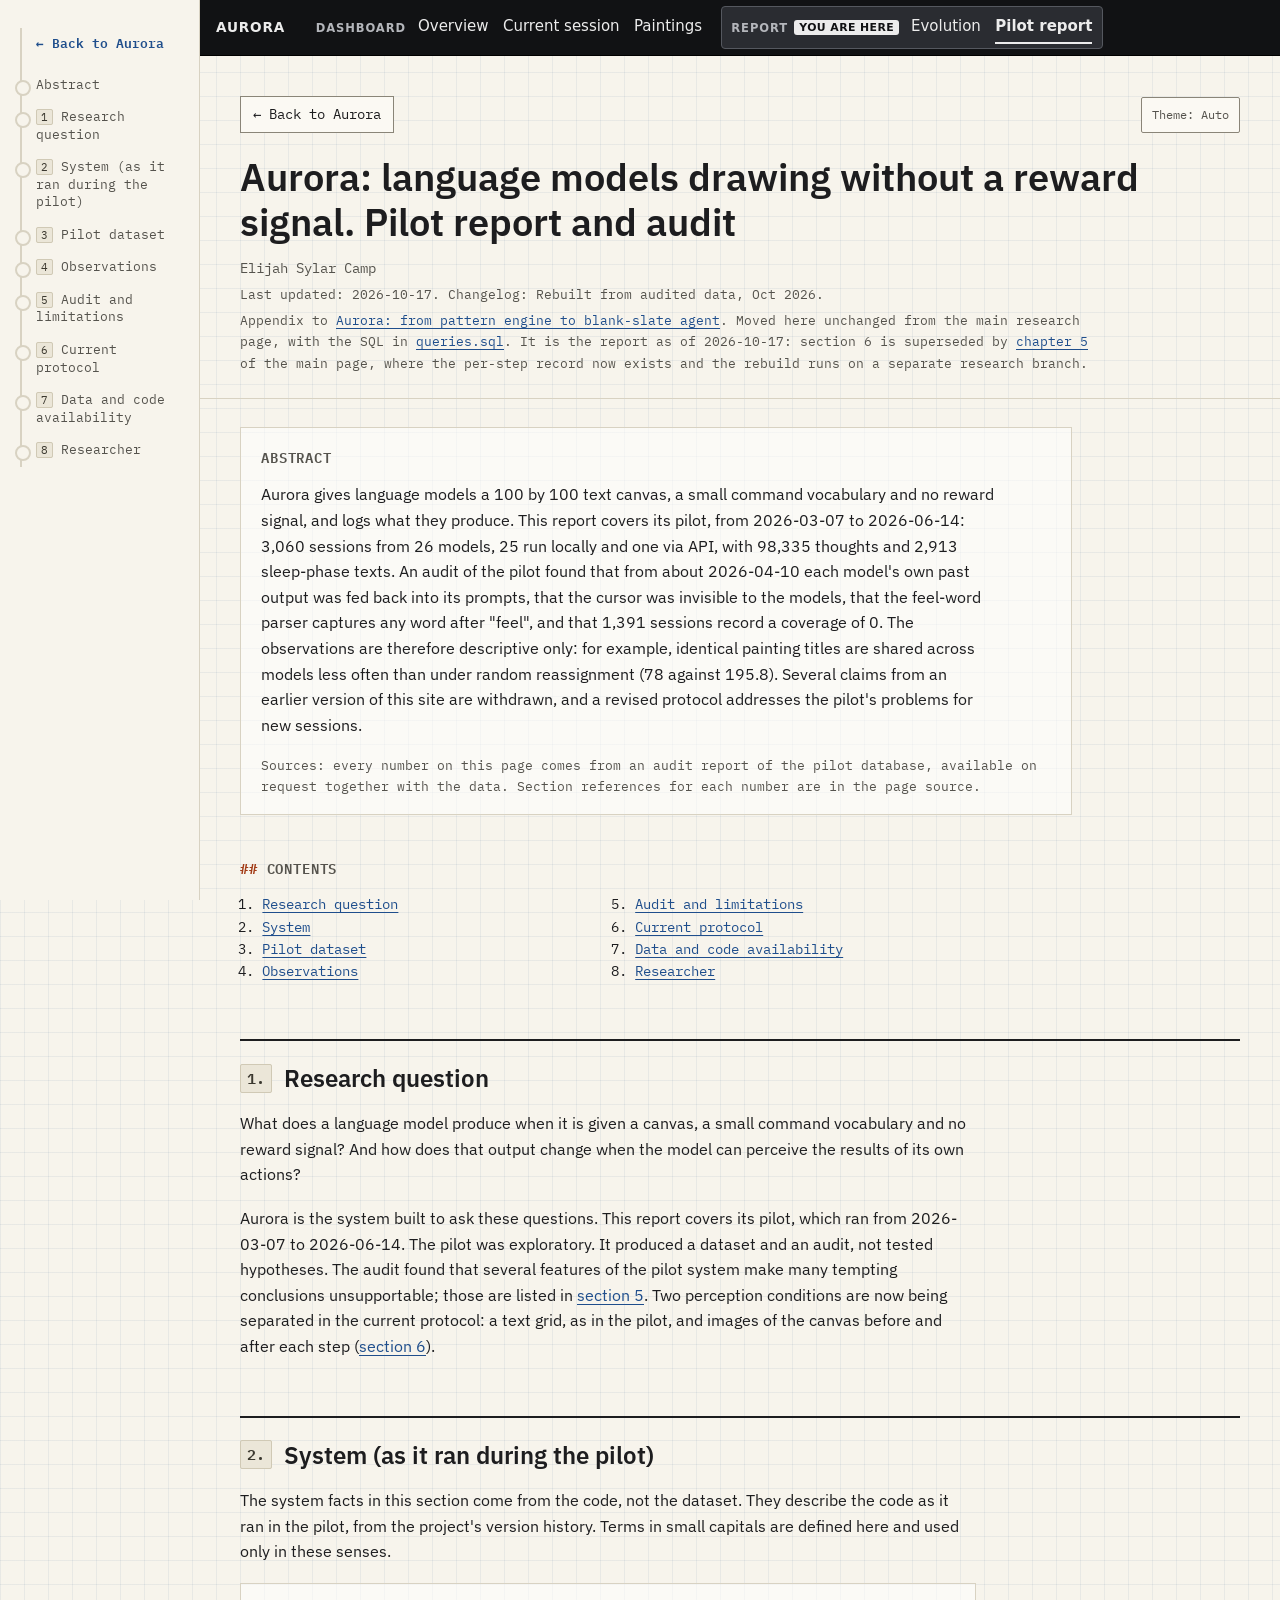
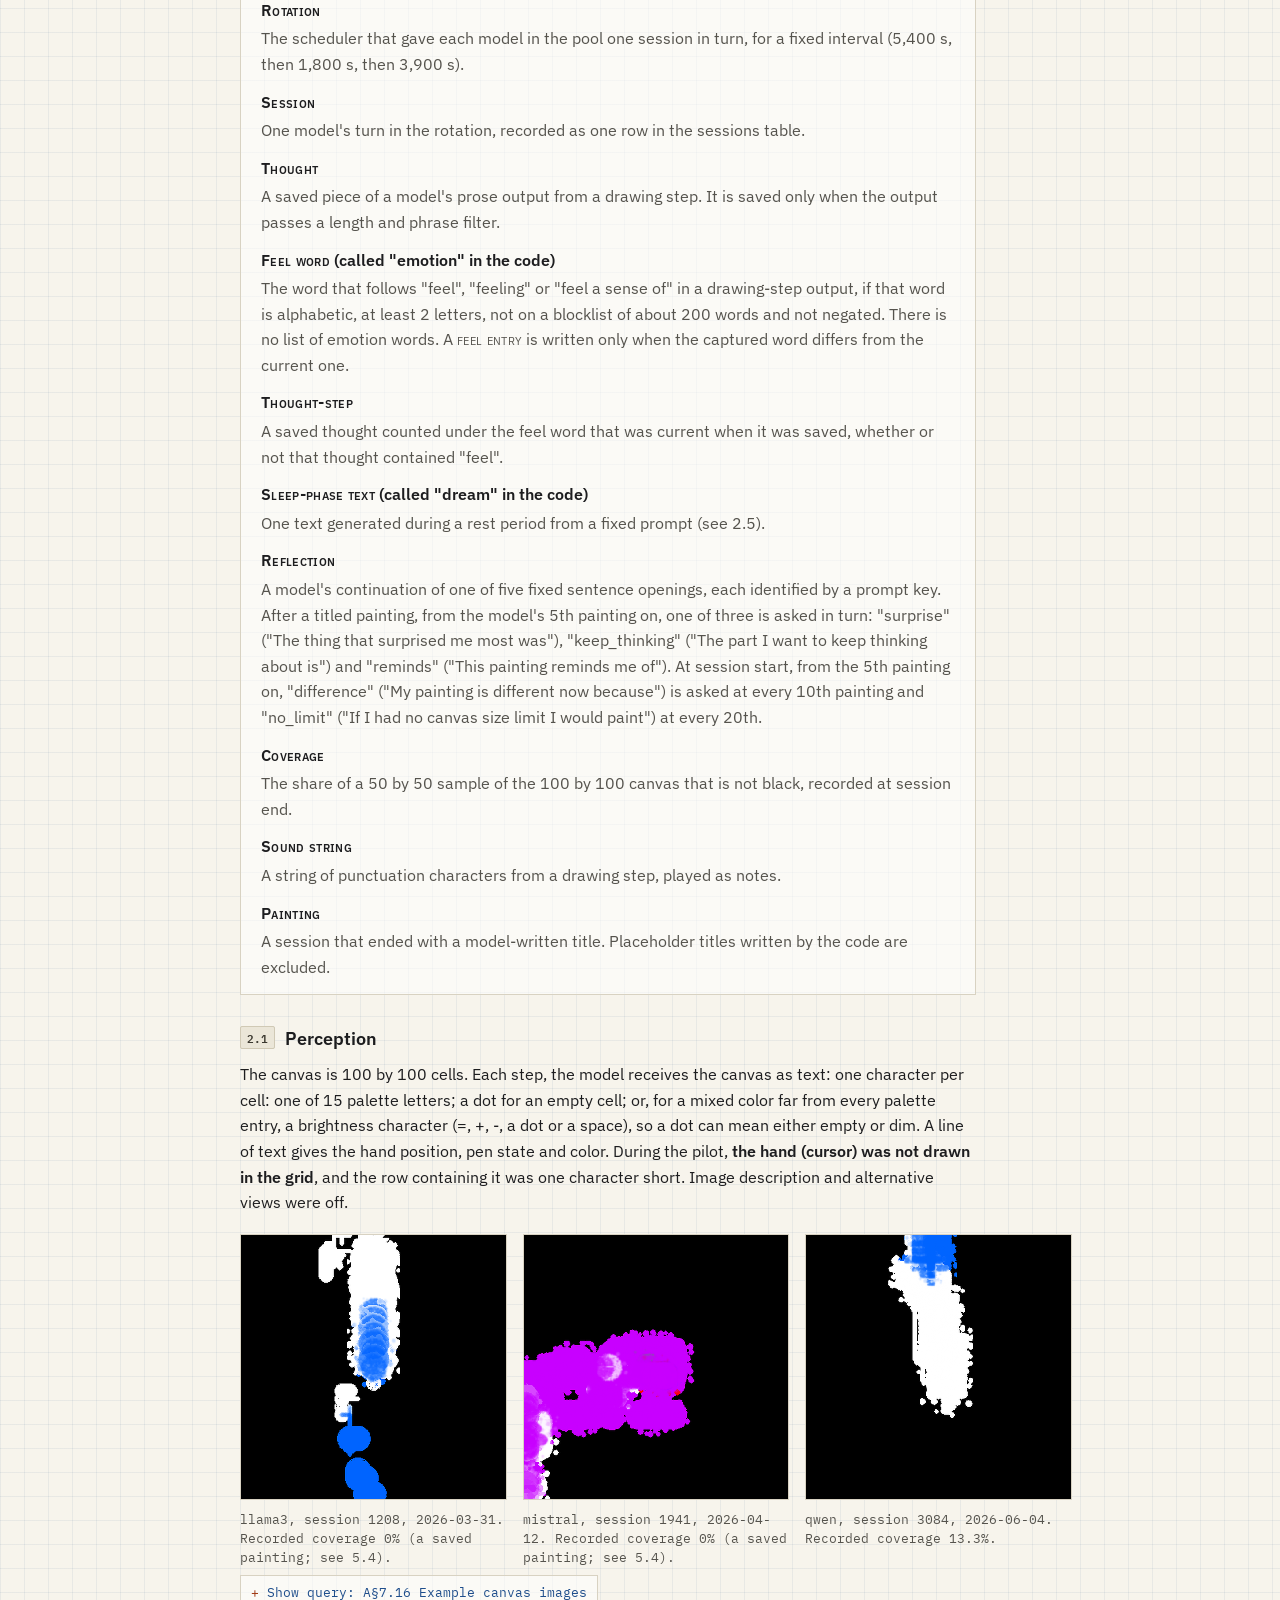
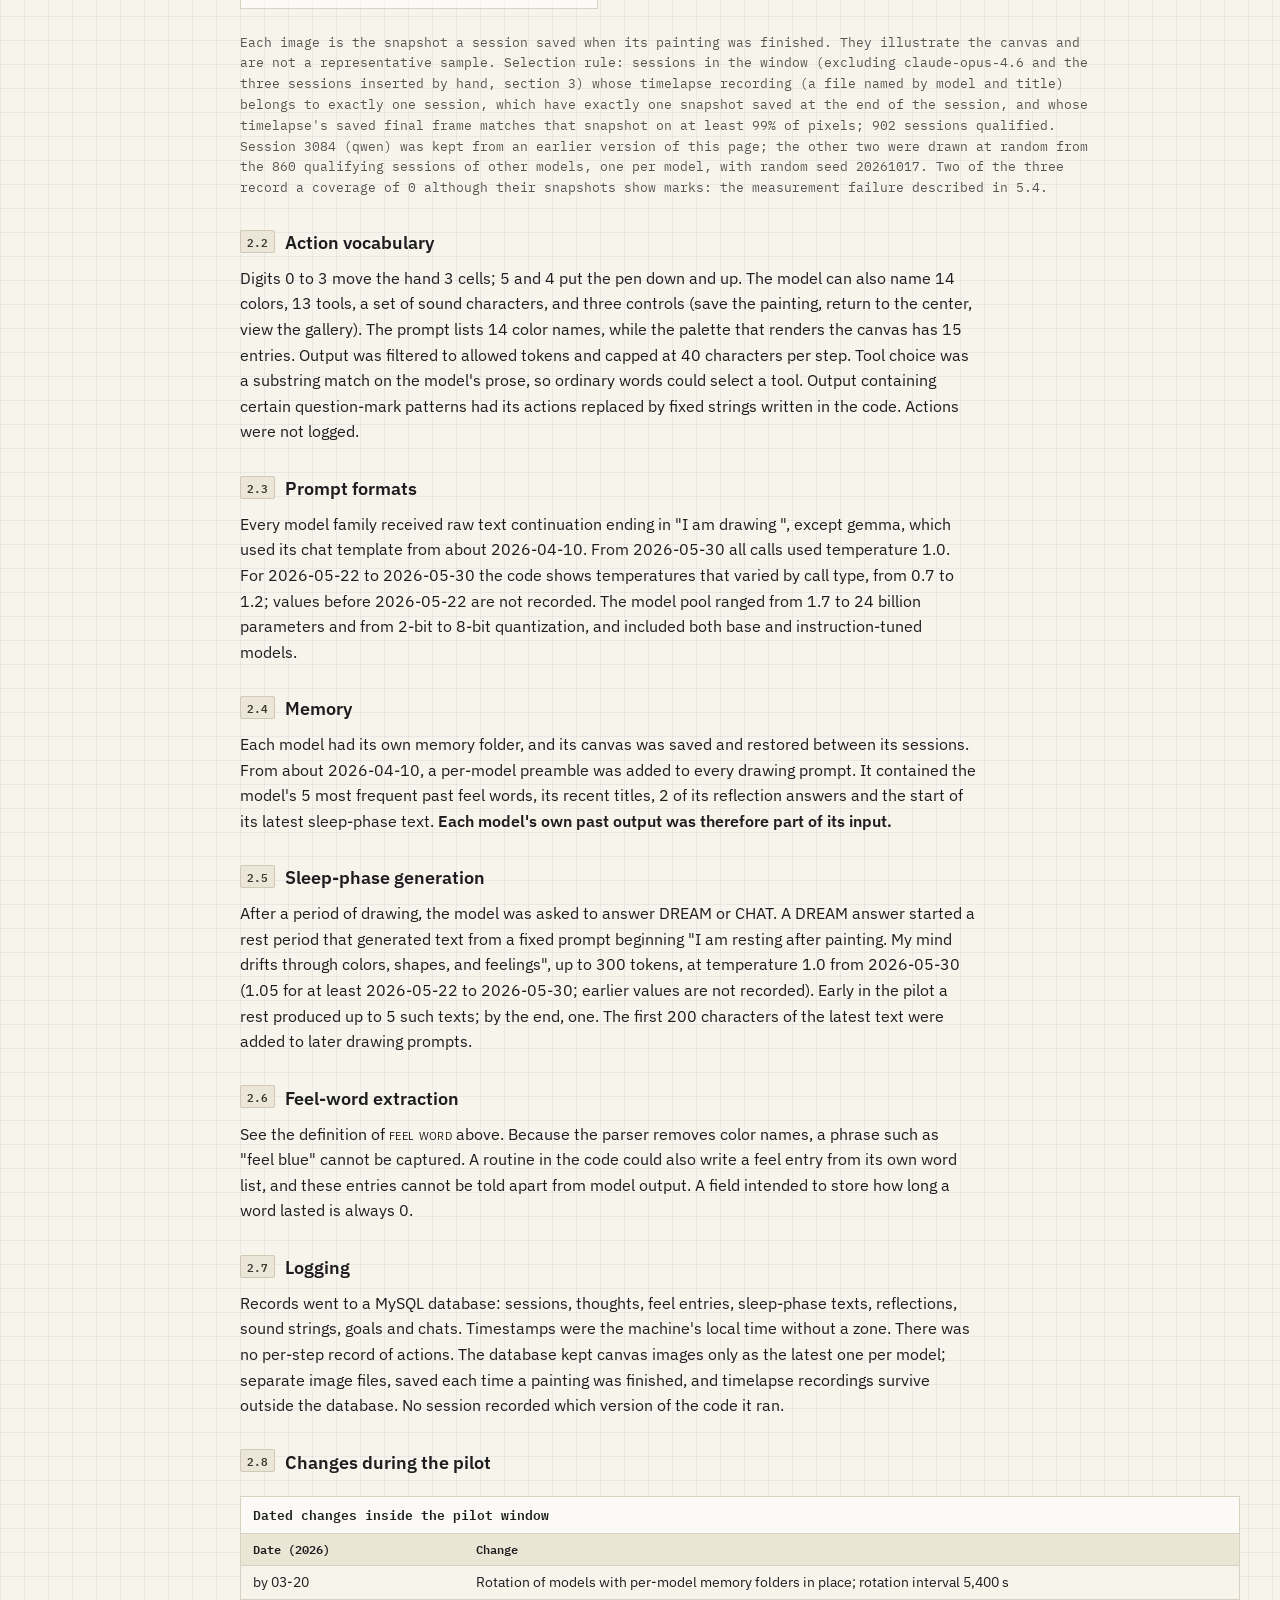
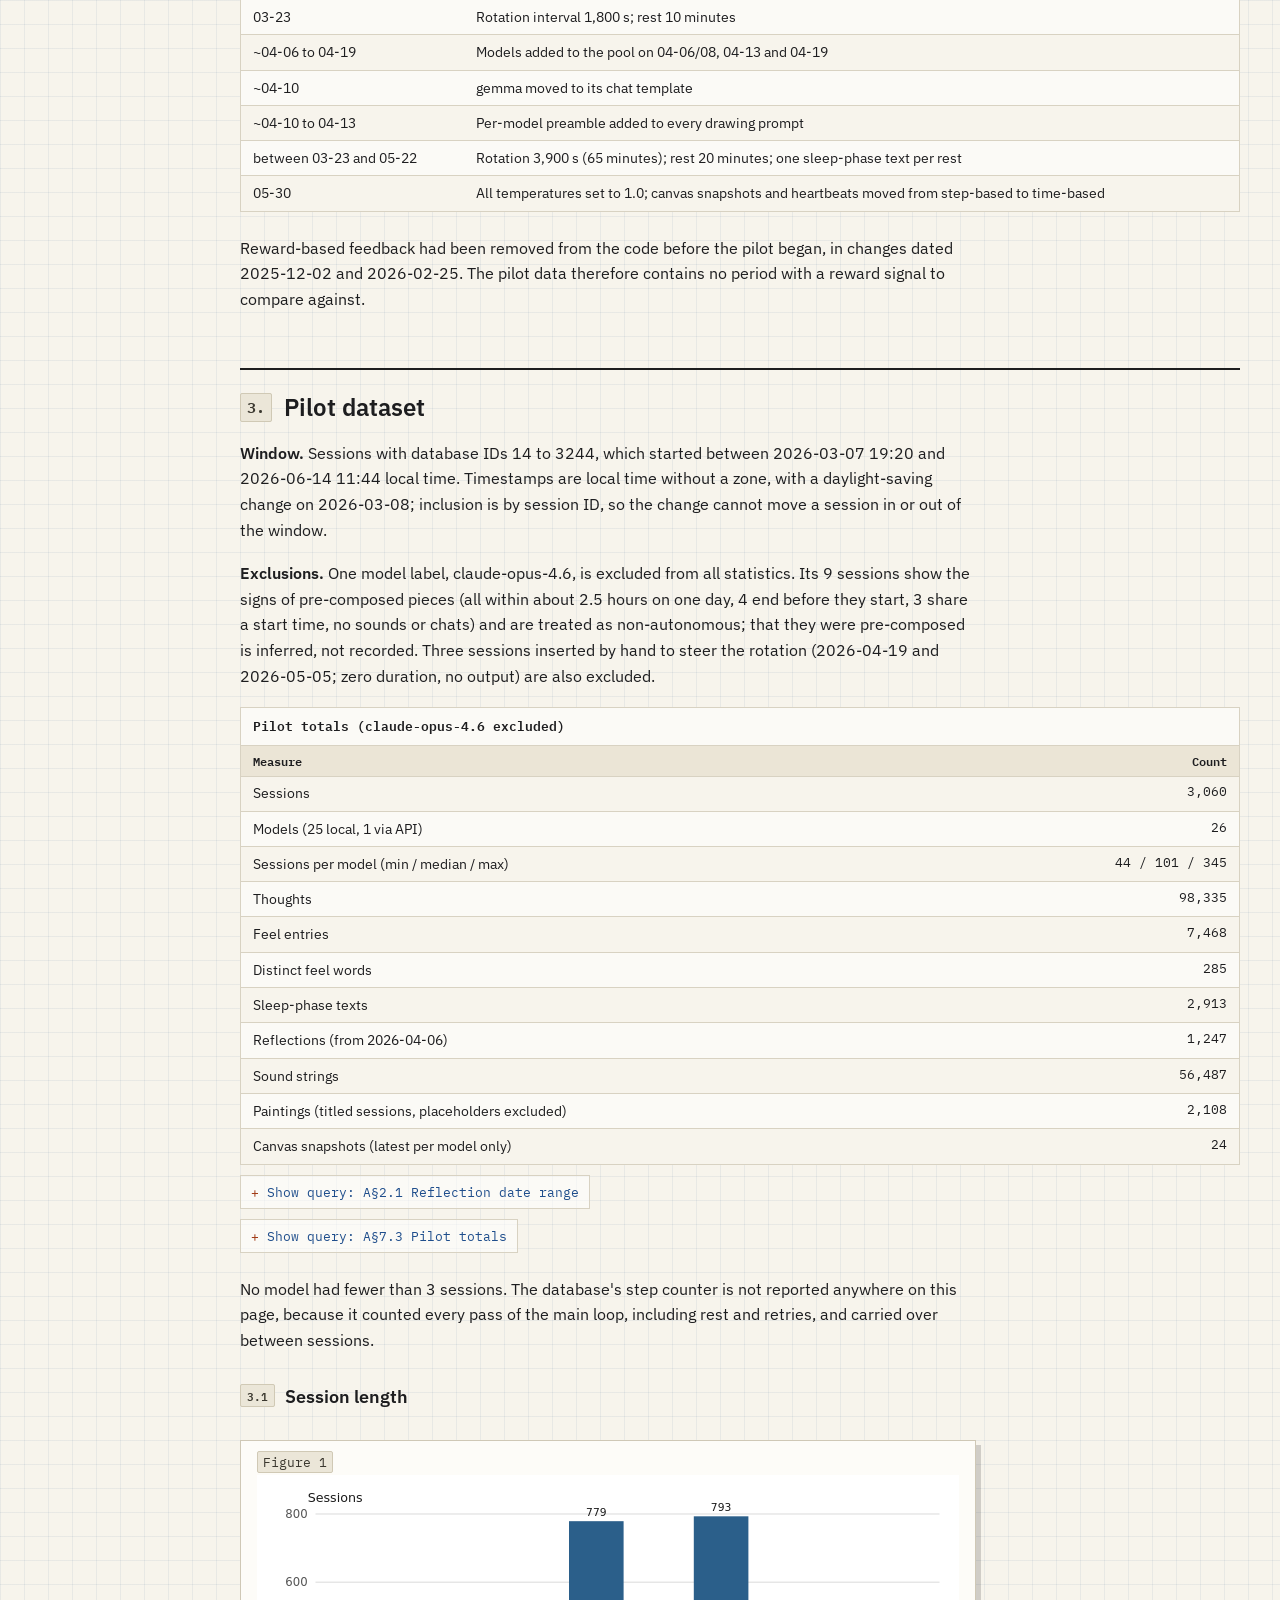
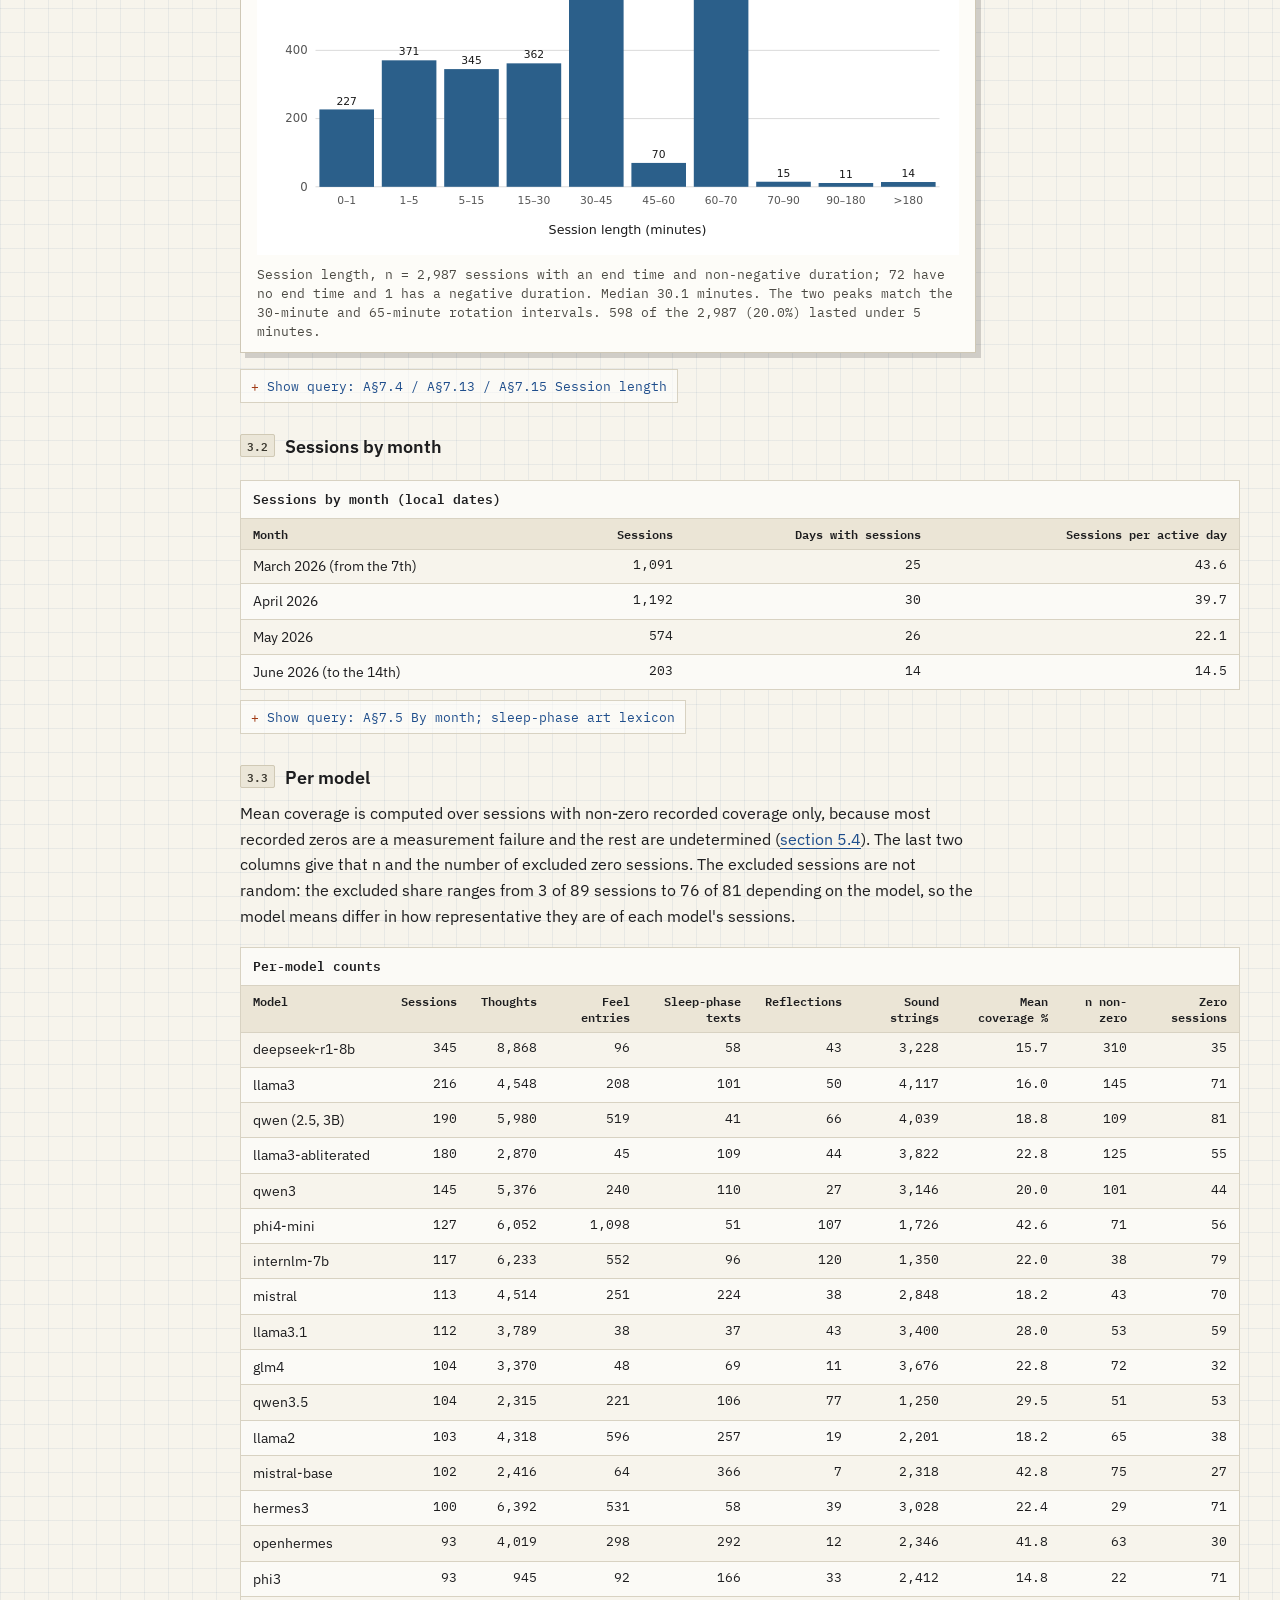
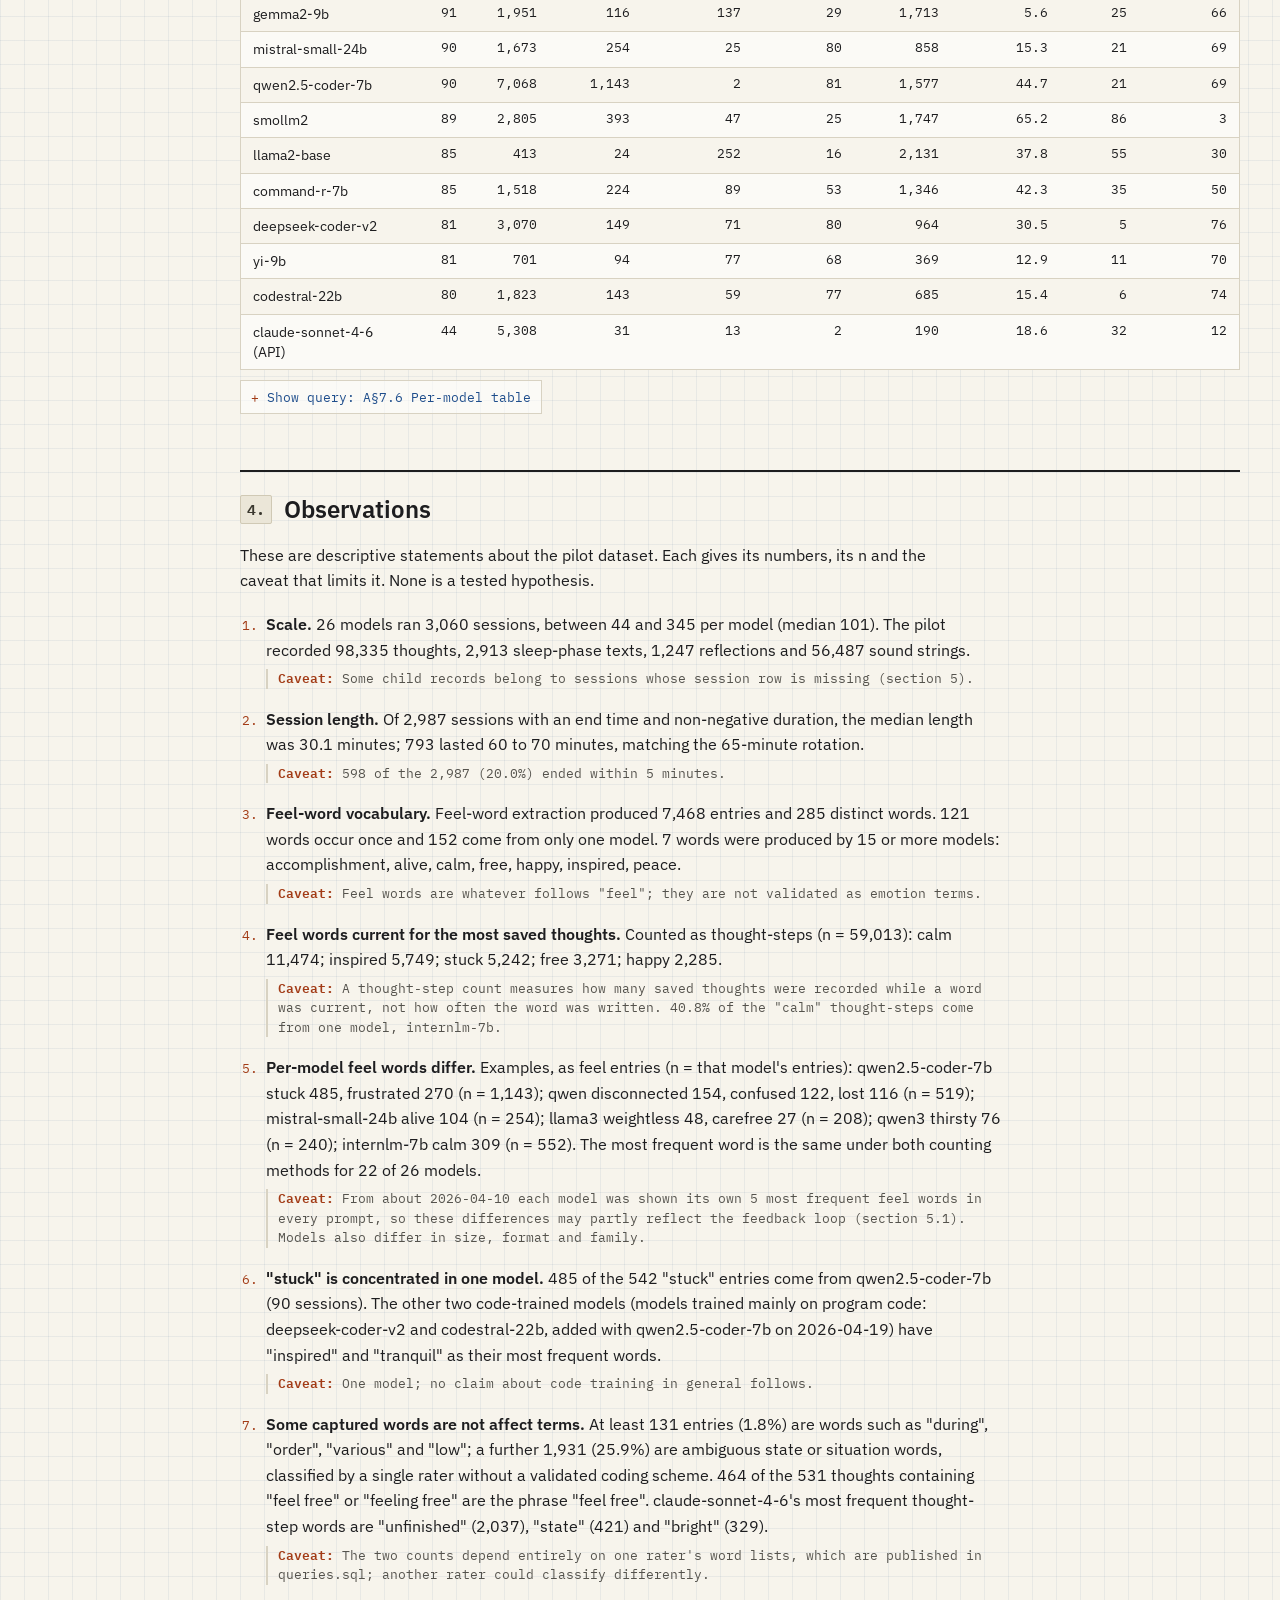
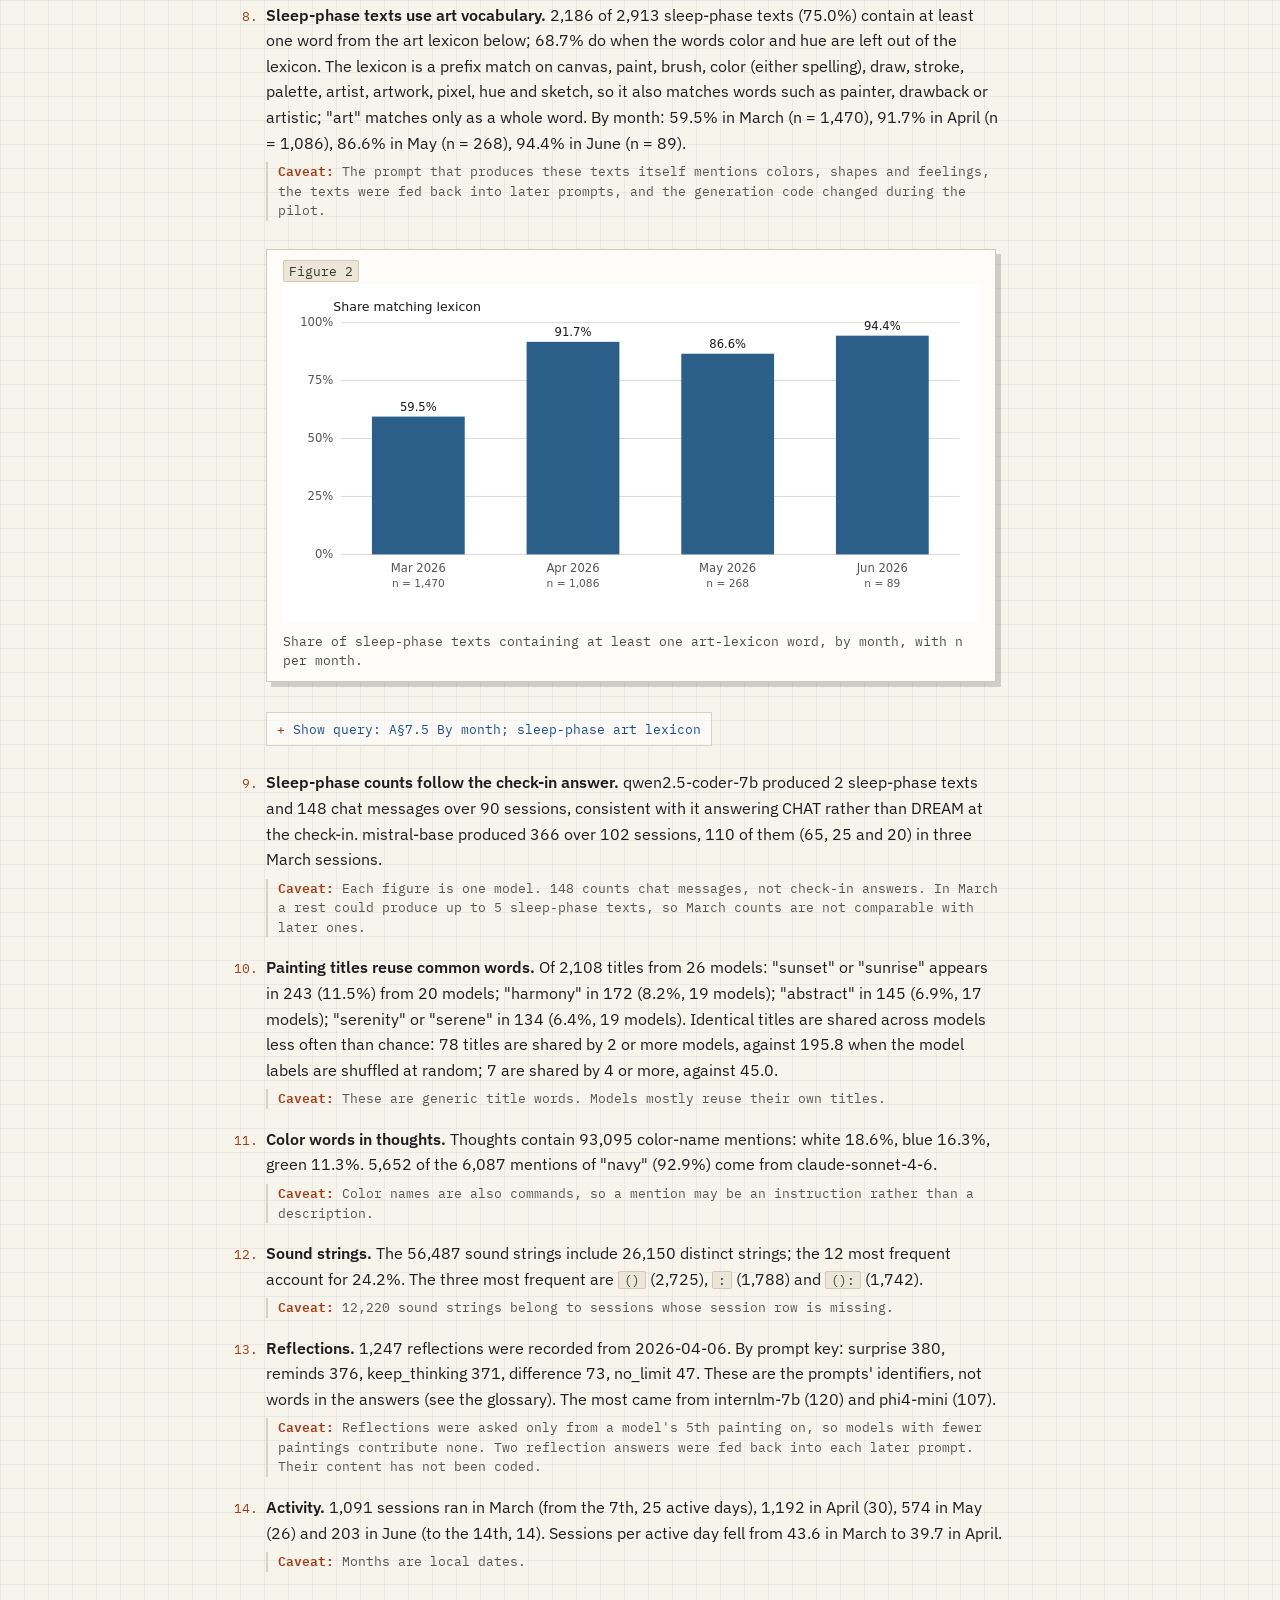
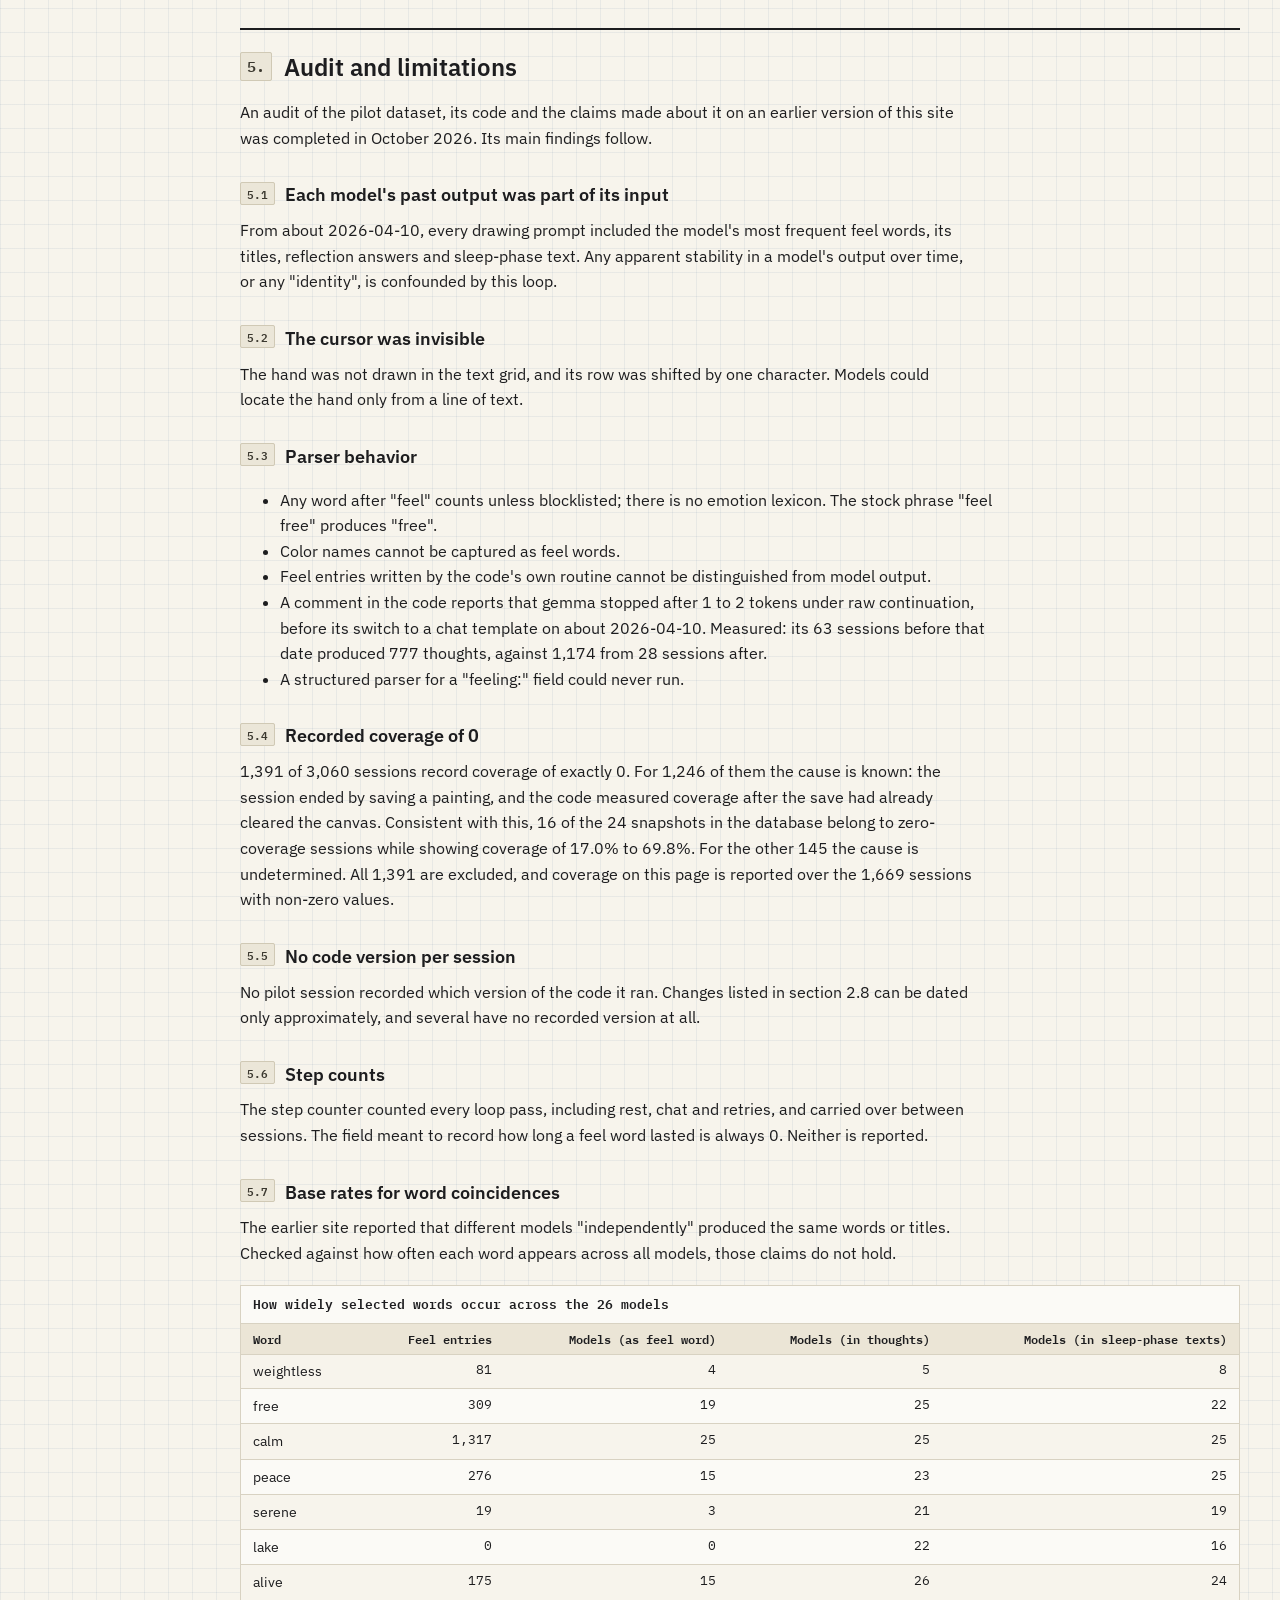
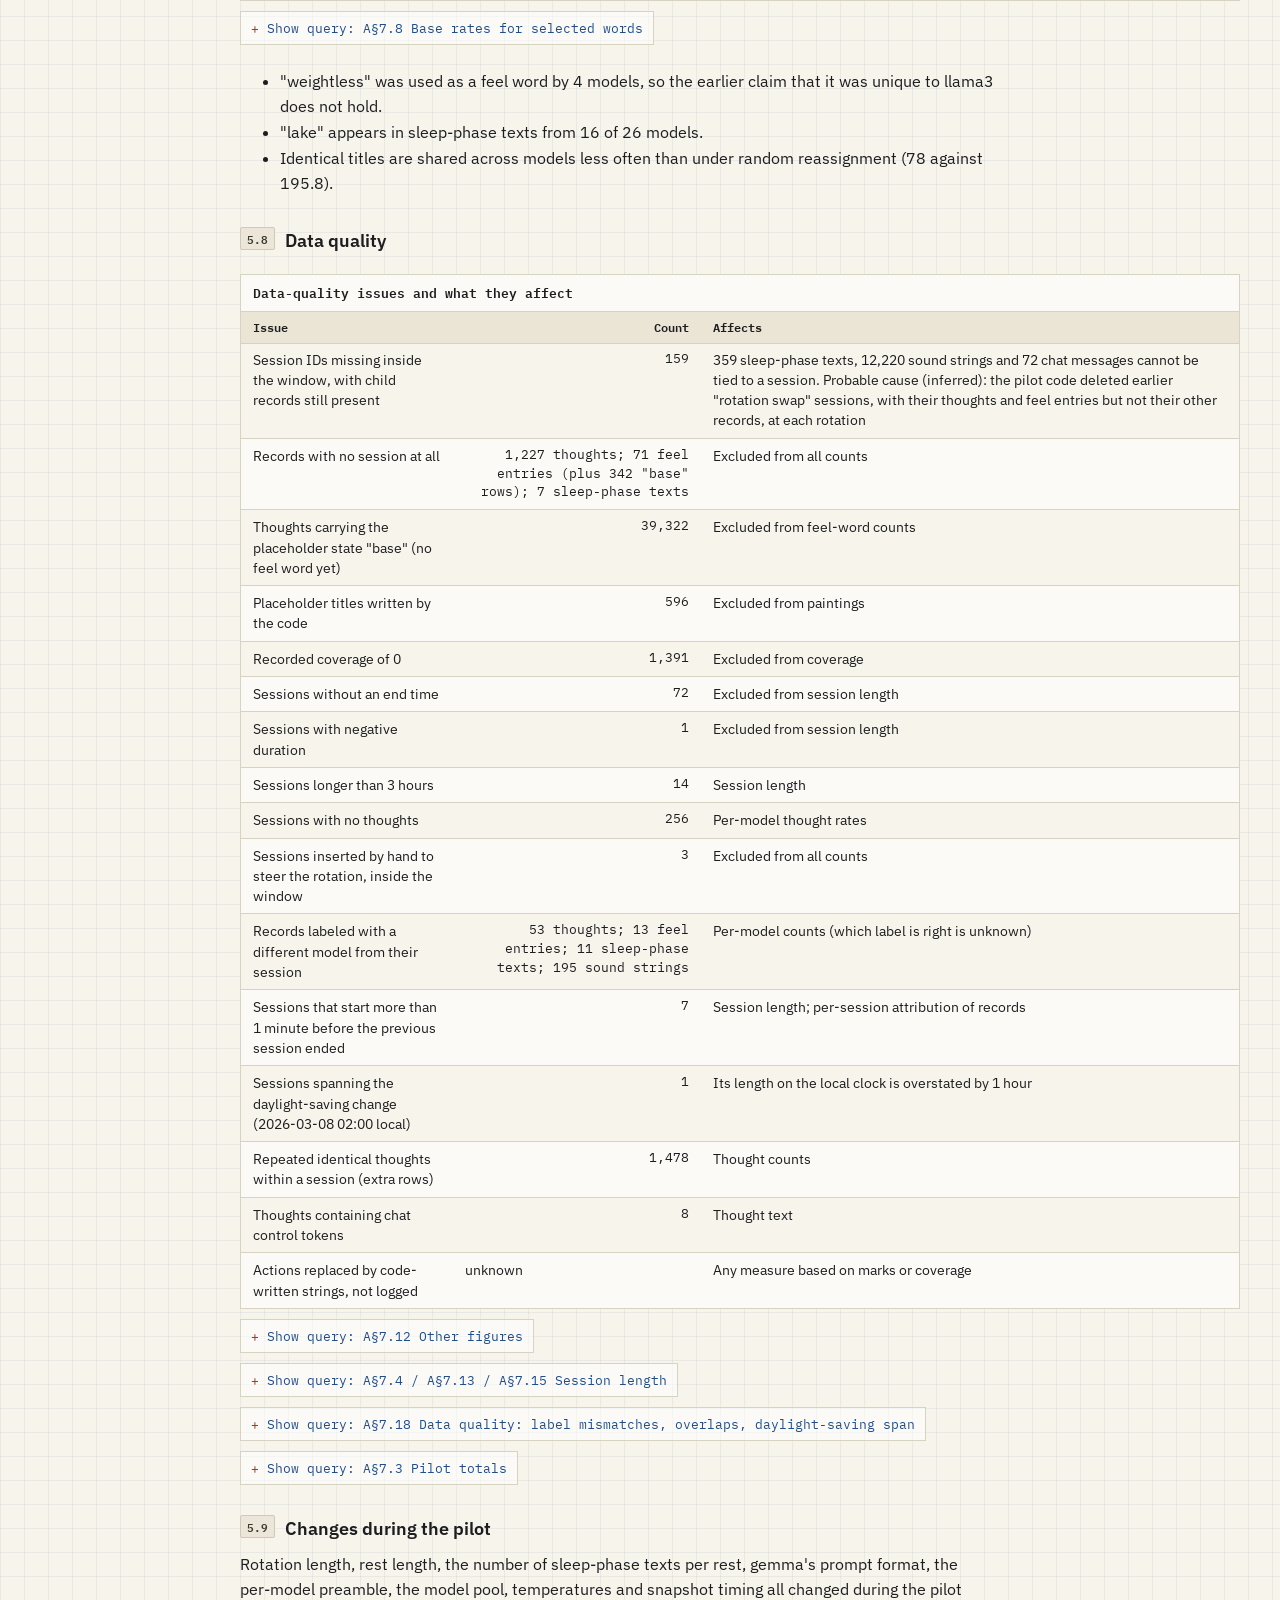
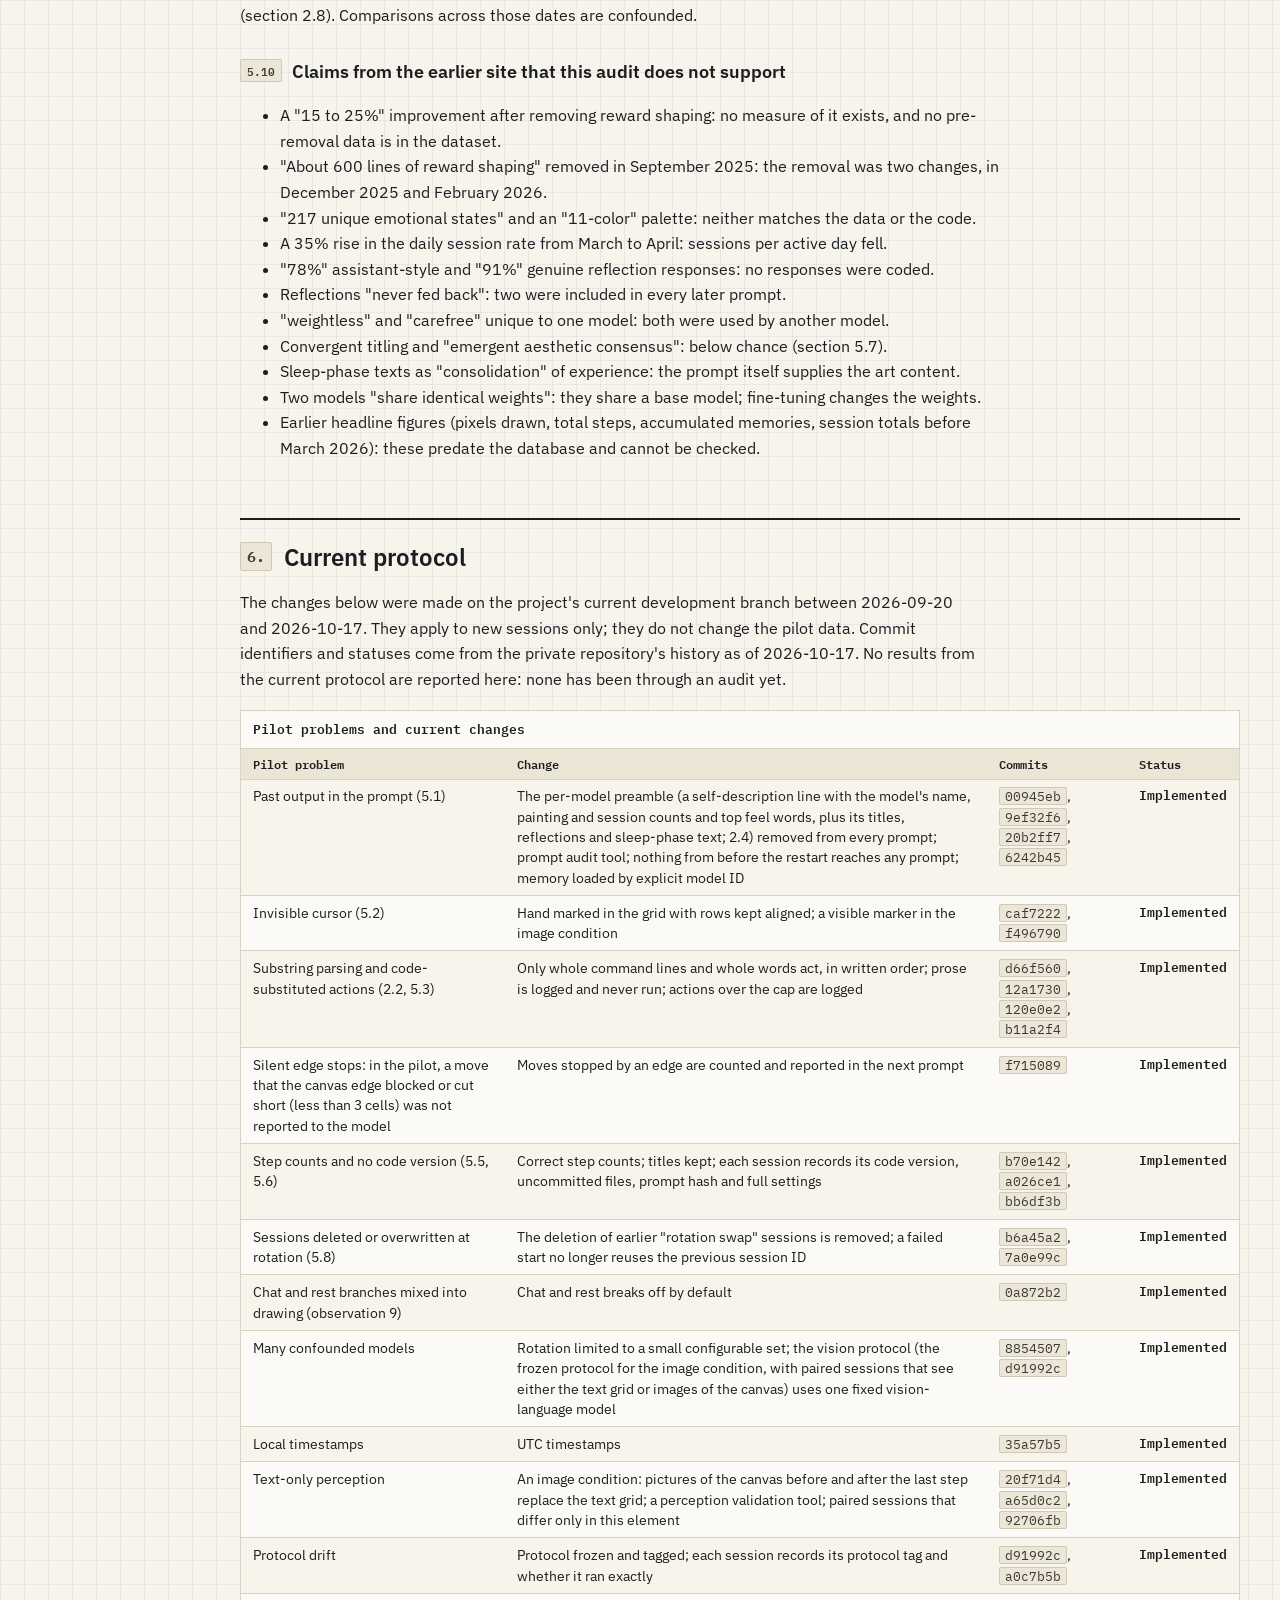
==== pilot/index.html @ 507eea0b "Publish Aurora evolution site (lab style), pilot report moved to /pilot/ The root is now the evoluti" ====
<!doctype html>
<html lang="en">
<head>
<meta charset="utf-8">
<meta name="viewport" content="width=device-width, initial-scale=1">
<title>Aurora: pilot report and audit</title>
<meta name="description" content="Aurora is a system that gives language models a canvas, a small command vocabulary and no reward signal. This report describes the system, the March to June 2026 pilot dataset of 26 models (25 run locally, one via API), an audit of that dataset, and the current protocol.">
<meta name="author" content="Elijah Sylar Camp">
<script>try{var t=localStorage.getItem("theme");if(t==="light"||t==="dark")document.documentElement.setAttribute("data-theme",t)}catch(e){}</script>

<link rel="stylesheet" href="../style.css">
<style>
  /* Aurora shared top bar: the same CSS and markup on the dashboard and the
     pilot report (src/bar.html). Own fixed colors, so it looks the same on
     both sites in light and dark. The current site is marked by a lighter
     box and by aria-current plus an underline on the current page; wide
     screens also show the site names and a "You are here" label. */
  .abar { background: #111214; color: #ececec; font: 15px/1.4 system-ui, -apple-system, "Segoe UI", Roboto, sans-serif; border-bottom: 1px solid #000; }
  .abar * { box-sizing: border-box; }
  .abar-in { max-width: 72rem; margin: 0 auto; padding: .4rem 16px; display: flex; flex-wrap: wrap; align-items: center; gap: .35rem 1rem; }
  .abar a { color: #ececec; text-decoration: none; }
  .abar a:hover { text-decoration: underline; text-underline-offset: 3px; }
  .abar a:focus-visible { outline: 3px solid #8cc0ec; outline-offset: 2px; border-radius: 2px; }
  .abar-brand { font-weight: 700; letter-spacing: .06em; text-transform: uppercase; font-size: .85rem; padding: .3rem 0; margin-right: .25rem; }
  .abar-sites, .abar-links { list-style: none; margin: 0; padding: 0; display: flex; flex-wrap: wrap; align-items: center; }
  .abar-sites { gap: .35rem .5rem; }
  .abar-site { display: flex; flex-wrap: wrap; align-items: center; gap: .1rem .75rem; padding: .25rem .6rem; border: 1px solid transparent; border-radius: 4px; max-width: none; }
  .abar-site.is-here { background: #2a2c31; border-color: #55585f; }
  .abar-kind { font-size: .72rem; font-weight: 600; letter-spacing: .08em; text-transform: uppercase; color: #b4b6bb; }
  .abar-here { display: none; margin-left: .4rem; font-size: .68rem; font-weight: 700; letter-spacing: .04em; color: #111214; background: #ececec; border-radius: 3px; padding: 0 .3rem; vertical-align: .08em; }
  .abar-site.is-here .abar-here { display: inline-block; }
  .abar-links { gap: .1rem .9rem; }
  .abar-links li { max-width: none; }
  .abar-links a { display: inline-block; padding: .3rem 0; border-bottom: 2px solid transparent; }
  .abar-links a[aria-current="page"] { border-bottom-color: #ececec; font-weight: 600; }
  /* Phones: as short as it goes. The site names and "You are here" are
     dropped; the lighter box and the underline still mark where you are. */
  @media (max-width: 37.5rem) {
    .abar { font-size: 13px; }
    .abar-in { padding: .2rem 12px; gap: .15rem .5rem; }
    .abar-sites { gap: .15rem .35rem; flex: 1 1 0; min-width: 0; }   /* share the brand's row */
    .abar-site { padding: 0 .4rem; gap: 0 .55rem; }
    .abar-kind, .abar-site.is-here .abar-here { display: none; }
    .abar-links { gap: 0 .55rem; }
    .abar-links a { padding: .3rem 0 .2rem; }
    .abar-brand { padding: .25rem 0; }
  }
</style>
</head>
<body class="s-lab appendix">
<a class="skip" href="#main">Skip to content</a>
<nav class="abar" aria-label="Aurora sites">
  <div class="abar-in">
    <a class="abar-brand" href="https://aurora.elijah-sylar.com/">Aurora</a>
    <ul class="abar-sites">
      <li class="abar-site">
        <span class="abar-kind">Dashboard<span class="abar-here">You are here</span></span>
        <ul class="abar-links">
          <li><a href="https://aurora.elijah-sylar.com/">Overview</a></li>
          <li><a href="https://aurora.elijah-sylar.com/live/">Current session</a></li>
          <li><a href="https://aurora.elijah-sylar.com/gallery/">Paintings</a></li>
        </ul>
      </li>
      <li class="abar-site is-here">
        <span class="abar-kind">Report<span class="abar-here">You are here</span></span>
        <ul class="abar-links">
          <li><a href="../">Evolution</a></li>
          <li><a href="./" aria-current="page">Pilot report</a></li>
        </ul>
      </li>
    </ul>
  </div>
</nav>
<header class="ahead">
  <div class="ahead-bar"><p class="back"><a href="../">&#8592; Back to Aurora</a></p><button class="themebtn btn" type="button">Theme: Auto</button></div>
  <h1>Aurora: language models drawing without a reward signal. Pilot report and audit</h1>
  <p class="byline">Elijah Sylar Camp</p>
  <p class="meta">Last updated: 2026-10-17. Changelog: Rebuilt from audited data, Oct 2026.</p>
  <p class="meta">Appendix to <a href="../">Aurora: from pattern engine to blank-slate agent</a>. Moved here unchanged from the main research page, with the SQL in <a href="queries.sql">queries.sql</a>. It is the report as of 2026-10-17: section 6 is superseded by <a href="../#c5">chapter 5</a> of the main page, where the per-step record now exists and the rebuild runs on a separate research branch.</p>
</header>
<nav class="track" data-track aria-label="Report sections">
  <ol>
    <li><a href="../" class="railback">&#8592; Back to Aurora</a></li>
    <li><a href="#abstract" data-ch="abstract"><span class="tn">Abstract</span></a></li>
    <li><a href="#question" data-ch="question"><span class="tn"><span class="tag">1</span> Research question</span></a></li>
    <li><a href="#system" data-ch="system"><span class="tn"><span class="tag">2</span> System (as it ran during the pilot)</span></a></li>
    <li><a href="#dataset" data-ch="dataset"><span class="tn"><span class="tag">3</span> Pilot dataset</span></a></li>
    <li><a href="#observations" data-ch="observations"><span class="tn"><span class="tag">4</span> Observations</span></a></li>
    <li><a href="#limitations" data-ch="limitations"><span class="tn"><span class="tag">5</span> Audit and limitations</span></a></li>
    <li><a href="#protocol" data-ch="protocol"><span class="tn"><span class="tag">6</span> Current protocol</span></a></li>
    <li><a href="#availability" data-ch="availability"><span class="tn"><span class="tag">7</span> Data and code availability</span></a></li>
    <li><a href="#researcher" data-ch="researcher"><span class="tn"><span class="tag">8</span> Researcher</span></a></li>
  </ol>
  <div class="prog" aria-hidden="true"><i></i></div>
</nav>

<main id="main">
<section id="abstract" class="abstract" aria-labelledby="h-abstract">
<h2 id="h-abstract">Abstract</h2>
<p>Aurora gives language models a 100 by 100 text canvas<!-- C007, A§1.1 -->, a small command vocabulary and no reward signal, and logs what they produce. This report covers its pilot, from 2026-03-07 to 2026-06-14<!-- A§ time zones, C008 -->: 3,060 sessions from 26 models, 25 run locally and one via API, with 98,335 thoughts and 2,913 sleep-phase texts<!-- A§7.15, A§7.3 -->. An audit of the pilot found that from about 2026-04-10 each model's own past output was fed back into its prompts, that the cursor was invisible to the models, that the feel-word parser captures any word after "feel", and that 1,391 sessions record a coverage of 0<!-- A§1.4, A§1.1, A§1.6, A§7.15 -->. The observations are therefore descriptive only: for example, identical painting titles are shared across models less often than under random reassignment (78 against 195.8)<!-- A§7.9 -->. Several claims from an earlier version of this site are withdrawn, and a revised protocol addresses the pilot's problems for new sessions.</p>
<p class="meta">Sources: every number on this page comes from an audit report of the pilot database, available on request together with the data. Section references for each number are in the page source.</p>
</section>

<nav aria-label="Contents">
  <h2 style="border-top:0;margin-top:1.5rem">Contents</h2>
  <ol>
    <li><a href="#question">Research question</a></li>
    <li><a href="#system">System</a></li>
    <li><a href="#dataset">Pilot dataset</a></li>
    <li><a href="#observations">Observations</a></li>
    <li><a href="#limitations">Audit and limitations</a></li>
    <li><a href="#protocol">Current protocol</a></li>
    <li><a href="#availability">Data and code availability</a></li>
    <li><a href="#researcher">Researcher</a></li>
  </ol>
</nav>

<section id="question" aria-labelledby="h-question">
<h2 id="h-question"><span class="secnum">1.</span> Research question</h2>
<p>What does a language model produce when it is given a canvas, a small command vocabulary and no reward signal? And how does that output change when the model can perceive the results of its own actions?</p>
<p>Aurora is the system built to ask these questions. This report covers its pilot, which ran from 2026-03-07 to 2026-06-14<!-- A§ time zones, C008 -->. The pilot was exploratory. It produced a dataset and an audit, not tested hypotheses. The audit found that several features of the pilot system make many tempting conclusions unsupportable; those are listed in <a href="#limitations">section 5</a>. Two perception conditions are now being separated in the current protocol: a text grid, as in the pilot, and images of the canvas before and after each step (<a href="#protocol">section 6</a>).</p>
</section>

<section id="system" aria-labelledby="h-system">
<h2 id="h-system"><span class="secnum">2.</span> System (as it ran during the pilot)</h2>
<p>The system facts in this section come from the code, not the dataset. They describe the code as it ran in the pilot, from the project's version history. Terms in small capitals are defined here and used only in these senses.</p>

<dl class="glossary" aria-label="Defined terms">
  <dt><span class="term">Rotation</span></dt>
  <dd>The scheduler that gave each model in the pool one session in turn, for a fixed interval (5,400 s, then 1,800 s, then 3,900 s)<!-- A§7.18, A§1.8 -->.</dd>
  <dt><span class="term">Session</span></dt>
  <dd>One model's turn in the rotation, recorded as one row in the sessions table.</dd>
  <dt><span class="term">Thought</span></dt>
  <dd>A saved piece of a model's prose output from a drawing step. It is saved only when the output passes a length and phrase filter.</dd>
  <dt><span class="term">Feel word</span> (called "emotion" in the code)</dt>
  <dd>The word that follows "feel", "feeling" or "feel a sense of" in a drawing-step output, if that word is alphabetic, at least 2 letters, not on a blocklist of about 200 words<!-- A§1.6 --> and not negated. There is no list of emotion words. A <span class="term">feel entry</span> is written only when the captured word differs from the current one.</dd>
  <dt><span class="term">Thought-step</span></dt>
  <dd>A saved thought counted under the feel word that was current when it was saved, whether or not that thought contained "feel".</dd>
  <dt><span class="term">Sleep-phase text</span> (called "dream" in the code)</dt>
  <dd>One text generated during a rest period from a fixed prompt (see 2.5).</dd>
  <dt><span class="term">Reflection</span></dt>
  <dd>A model's continuation of one of five fixed sentence openings, each identified by a prompt key<!-- A§7.18 -->. After a titled painting, from the model's 5th painting on, one of three is asked in turn: "surprise" ("The thing that surprised me most was"), "keep_thinking" ("The part I want to keep thinking about is") and "reminds" ("This painting reminds me of"). At session start, from the 5th painting on, "difference" ("My painting is different now because") is asked at every 10th painting and "no_limit" ("If I had no canvas size limit I would paint") at every 20th<!-- A§7.18 -->.</dd>
  <dt><span class="term">Coverage</span></dt>
  <dd>The share of a 50 by 50 sample of the 100 by 100 canvas that is not black<!-- A§3 -->, recorded at session end.</dd>
  <dt><span class="term">Sound string</span></dt>
  <dd>A string of punctuation characters from a drawing step, played as notes.</dd>
  <dt><span class="term">Painting</span></dt>
  <dd>A session that ended with a model-written title. Placeholder titles written by the code are excluded.</dd>
</dl>

<h3><span class="secnum">2.1</span> Perception</h3>
<p>The canvas is 100 by 100 cells<!-- C007, A§1.1 -->. Each step, the model receives the canvas as text: one character per cell: one of 15 palette letters; a dot for an empty cell; or, for a mixed color far from every palette entry, a brightness character (=, +, -, a dot or a space), so a dot can mean either empty or dim<!-- A§1.1 -->. A line of text gives the hand position, pen state and color. During the pilot, <strong>the hand (cursor) was not drawn in the grid</strong>, and the row containing it was one character short<!-- A§1.1 -->. Image description and alternative views were off.</p>
<div class="canvas-grid">
  <figure>
    <img src="figures/session-1208-llama3.png" width="600" height="600" loading="lazy" alt="Black square canvas. A vertical white band runs down from the top edge, right of center, with overlapping blue round marks inside its lower half. Below it, after a gap, a column of solid blue circles continues toward the bottom edge. Most of the canvas is black.">
    <figcaption>llama3, session 1208, 2026-03-31. Recorded coverage 0% (a saved painting; see 5.4)<!-- A§7.16 -->.</figcaption>
  </figure>
  <figure>
    <img src="figures/session-1941-mistral.png" width="600" height="600" loading="lazy" alt="Black square canvas. A large mass of overlapping magenta and purple round marks covers much of the left half, from the left edge to the middle, with a few small white and red marks inside it. The right half is black.">
    <figcaption>mistral, session 1941, 2026-04-12. Recorded coverage 0% (a saved painting; see 5.4)<!-- A§7.16 -->.</figcaption>
  </figure>
  <figure>
    <img src="figures/session-3084-qwen.png" width="600" height="600" loading="lazy" alt="Black square canvas. A vertical white band runs from the top edge to just below the middle, right of center, with a blue area at its top. Most of the canvas is black.">
    <figcaption>qwen, session 3084, 2026-06-04. Recorded coverage 13.3%<!-- A§7.16 -->.</figcaption>
  </figure>
</div>
<details class="query"><summary>Show query: A§7.16 Example canvas images</summary><pre class="code"><code>-- ---------------------------------------------------------------------------
-- A§7.16  Example canvas images
-- ---------------------------------------------------------------------------
-- Eligibility (applied in Python to the rows of the first query): the
-- timelapse name {model}_{title.lower().replace(' ', '_')[:40]} must be
-- produced by exactly one session in the second query; exactly one saved
-- snapshot file must be time-stamped from 120 s before to 5 s after ended_at;
-- the renderer's saved final frame must match that snapshot on &gt;= 99% of
-- pixels (difference &lt;= 15 levels). Pick: session 3084 kept; two more drawn
-- from eligible sessions of models other than qwen, pool sorted by id,
-- random.Random(20261017) shuffle, first two from different models.
SELECT id, model, painting_title, started_at, ended_at, canvas_coverage
FROM sessions
WHERE id BETWEEN 14 AND 3244 AND model &lt;&gt; 'claude-opus-4.6' AND id NOT IN (2190, 2588, 2590)
  AND painting_title IS NOT NULL AND painting_title &lt;&gt; '' AND painting_title NOT LIKE '[%'
  AND ended_at IS NOT NULL;

-- Title uniqueness is checked against every titled session ever recorded,
-- because a later session with the same title would overwrite the file.
SELECT id, model, painting_title
FROM sessions
WHERE painting_title IS NOT NULL AND painting_title &lt;&gt; '';

SELECT id, model, started_at, canvas_coverage, painting_title
FROM sessions
WHERE id IN (1208, 1941, 3084)
  AND id BETWEEN 14 AND 3244 AND model &lt;&gt; 'claude-opus-4.6' AND id NOT IN (2190, 2588, 2590);</code></pre></details>
<p class="meta">Each image is the snapshot a session saved when its painting was finished. They illustrate the canvas and are not a representative sample. Selection rule: sessions in the window (excluding claude-opus-4.6 and the three sessions inserted by hand, section 3) whose timelapse recording (a file named by model and title) belongs to exactly one session, which have exactly one snapshot saved at the end of the session, and whose timelapse's saved final frame matches that snapshot on at least 99% of pixels; 902 sessions qualified<!-- A§7.16 -->. Session 3084 (qwen) was kept from an earlier version of this page; the other two were drawn at random from the 860 qualifying sessions of other models, one per model, with random seed 20261017<!-- A§7.16 -->. Two of the three record a coverage of 0 although their snapshots show marks: the measurement failure described in 5.4.</p>

<h3><span class="secnum">2.2</span> Action vocabulary</h3>
<p>Digits 0 to 3 move the hand 3 cells<!-- C023, A§1.2 -->; 5 and 4 put the pen down and up. The model can also name 14 colors, 13 tools, a set of sound characters, and three controls (save the painting, return to the center, view the gallery)<!-- A§1.2 -->. The prompt lists 14 color names, while the palette that renders the canvas has 15 entries<!-- A§1.2, A§1.1 -->. Output was filtered to allowed tokens and capped at 40 characters per step<!-- A§1.2 -->. Tool choice was a substring match on the model's prose, so ordinary words could select a tool. Output containing certain question-mark patterns had its actions replaced by fixed strings written in the code. Actions were not logged.</p>

<h3><span class="secnum">2.3</span> Prompt formats</h3>
<p>Every model family received raw text continuation ending in "I am drawing ", except gemma, which used its chat template from about 2026-04-10<!-- A§1.3 -->. From 2026-05-30 all calls used temperature 1.0. For 2026-05-22 to 2026-05-30 the code shows temperatures that varied by call type, from 0.7 to 1.2; values before 2026-05-22 are not recorded<!-- C024, A§1.8 -->. The model pool ranged from 1.7 to 24 billion parameters and from 2-bit to 8-bit quantization, and included both base and instruction-tuned models<!-- A§1.3 -->.</p>

<h3><span class="secnum">2.4</span> Memory</h3>
<p>Each model had its own memory folder, and its canvas was saved and restored between its sessions<!-- A§1.4 -->. From about 2026-04-10, a per-model preamble was added to every drawing prompt. It contained the model's 5 most frequent past feel words, its recent titles, 2 of its reflection answers and the start of its latest sleep-phase text<!-- A§1.4 -->. <strong>Each model's own past output was therefore part of its input.</strong></p>

<h3><span class="secnum">2.5</span> Sleep-phase generation</h3>
<p>After a period of drawing, the model was asked to answer DREAM or CHAT. A DREAM answer started a rest period that generated text from a fixed prompt beginning "I am resting after painting. My mind drifts through colors, shapes, and feelings", up to 300 tokens, at temperature 1.0 from 2026-05-30 (1.05 for at least 2026-05-22 to 2026-05-30; earlier values are not recorded)<!-- A§1.5, A§1.8 -->. Early in the pilot a rest produced up to 5 such texts; by the end, one<!-- A§1.5, A§2.5 -->. The first 200 characters of the latest text were added to later drawing prompts<!-- A§1.5 -->.</p>

<h3><span class="secnum">2.6</span> Feel-word extraction</h3>
<p>See the definition of <span class="term">feel word</span> above. Because the parser removes color names, a phrase such as "feel blue" cannot be captured. A routine in the code could also write a feel entry from its own word list, and these entries cannot be told apart from model output<!-- A§1.6 -->. A field intended to store how long a word lasted is always 0<!-- A§1.6, A§3 -->.</p>

<h3><span class="secnum">2.7</span> Logging</h3>
<p>Records went to a MySQL database: sessions, thoughts, feel entries, sleep-phase texts, reflections, sound strings, goals and chats. Timestamps were the machine's local time without a zone. There was no per-step record of actions. The database kept canvas images only as the latest one per model; separate image files, saved each time a painting was finished, and timelapse recordings survive outside the database<!-- A§7.16 -->. No session recorded which version of the code it ran<!-- A§1.7, A§5.5, A§5.14 -->.</p>

<h3><span class="secnum">2.8</span> Changes during the pilot</h3>
<div class="table-wrap">
<table>
<caption>Dated changes inside the pilot window</caption>
<thead><tr><th>Date (2026)</th><th>Change</th></tr></thead>
<tbody>
<tr><td>by 03-20</td><td>Rotation of models with per-model memory folders in place; rotation interval 5,400 s<!-- A§1.8 --></td></tr>
<tr><td>03-23</td><td>Rotation interval 1,800 s; rest 10 minutes<!-- A§1.8 --></td></tr>
<tr><td>~04-06 to 04-19</td><td>Models added to the pool on 04-06/08, 04-13 and 04-19<!-- A§5.19 --></td></tr>
<tr><td>~04-10</td><td>gemma moved to its chat template<!-- A§1.8 --></td></tr>
<tr><td>~04-10 to 04-13</td><td>Per-model preamble added to every drawing prompt<!-- A§1.4, A§1.8 --></td></tr>
<tr><td>between 03-23 and 05-22</td><td>Rotation 3,900 s (65 minutes); rest 20 minutes; one sleep-phase text per rest<!-- A§1.8 --></td></tr>
<tr><td>05-30</td><td>All temperatures set to 1.0; canvas snapshots and heartbeats moved from step-based to time-based<!-- A§1.8 --></td></tr>
</tbody>
</table>
</div>
<p>Reward-based feedback had been removed from the code before the pilot began, in changes dated 2025-12-02 and 2026-02-25<!-- A§1.8, C035 -->. The pilot data therefore contains no period with a reward signal to compare against.</p>
</section>

<section id="dataset" aria-labelledby="h-dataset">
<h2 id="h-dataset"><span class="secnum">3.</span> Pilot dataset</h2>
<p><strong>Window.</strong> Sessions with database IDs 14 to 3244, which started between 2026-03-07 19:20 and 2026-06-14 11:44 local time<!-- A§7.15, A§7.18 -->. Timestamps are local time without a zone, with a daylight-saving change on 2026-03-08; inclusion is by session ID, so the change cannot move a session in or out of the window.</p>
<p><strong>Exclusions.</strong> One model label, claude-opus-4.6, is excluded from all statistics. Its 9 sessions show the signs of pre-composed pieces (all within about 2.5 hours on one day, 4 end before they start, 3 share a start time, no sounds or chats) and are treated as non-autonomous; that they were pre-composed is inferred, not recorded<!-- A§7.1 -->. Three sessions inserted by hand to steer the rotation (2026-04-19 and 2026-05-05; zero duration, no output) are also excluded<!-- A§7.15 -->.</p>

<div class="table-wrap">
<table>
<caption>Pilot totals (claude-opus-4.6 excluded)</caption>
<thead><tr><th>Measure</th><th class="n">Count</th></tr></thead>
<tbody>
<tr><td>Sessions</td><td class="n">3,060<!-- A§7.15 --></td></tr>
<tr><td>Models (25 local, 1 via API)</td><td class="n">26<!-- A§7.3 --></td></tr>
<tr><td>Sessions per model (min / median / max)</td><td class="n">44 / 101 / 345<!-- A§7.15 --></td></tr>
<tr><td>Thoughts</td><td class="n">98,335<!-- A§7.3 --></td></tr>
<tr><td>Feel entries</td><td class="n">7,468<!-- A§7.3 --></td></tr>
<tr><td>Distinct feel words</td><td class="n">285<!-- A§7.3 --></td></tr>
<tr><td>Sleep-phase texts</td><td class="n">2,913<!-- A§7.3 --></td></tr>
<tr><td>Reflections (from 2026-04-06)</td><td class="n">1,247<!-- A§7.3, A§2.1 --></td></tr>
<tr><td>Sound strings</td><td class="n">56,487<!-- A§7.3 --></td></tr>
<tr><td>Paintings (titled sessions, placeholders excluded)</td><td class="n">2,108<!-- A§7.3 --></td></tr>
<tr><td>Canvas snapshots (latest per model only)</td><td class="n">24<!-- A§7.3 --></td></tr>
</tbody>
</table>
</div>
<details class="query"><summary>Show query: A§2.1 Reflection date range</summary><pre class="code"><code>-- ---------------------------------------------------------------------------
-- A§2.1  Reflection date range
-- ---------------------------------------------------------------------------
SELECT MIN(reflected_at), MAX(reflected_at)
FROM reflections
WHERE session_id BETWEEN 14 AND 3244 AND model &lt;&gt; 'claude-opus-4.6' AND session_id NOT IN (2190, 2588, 2590);</code></pre></details>
<details class="query"><summary>Show query: A§7.3 Pilot totals</summary><pre class="code"><code>-- ---------------------------------------------------------------------------
-- A§7.3  Pilot totals
-- ---------------------------------------------------------------------------
SELECT COUNT(*) AS sessions, COUNT(DISTINCT model) AS models
FROM sessions
WHERE id BETWEEN 14 AND 3244 AND model &lt;&gt; 'claude-opus-4.6' AND id NOT IN (2190, 2588, 2590);

-- Sessions per model (min / median / max are taken from this list).
SELECT model, COUNT(*) AS sessions
FROM sessions
WHERE id BETWEEN 14 AND 3244 AND model &lt;&gt; 'claude-opus-4.6' AND id NOT IN (2190, 2588, 2590)
GROUP BY model
ORDER BY sessions DESC;

SELECT COUNT(*) AS thoughts
FROM thoughts
WHERE session_id BETWEEN 14 AND 3244 AND model &lt;&gt; 'claude-opus-4.6' AND session_id NOT IN (2190, 2588, 2590);

SELECT COUNT(*) AS thoughts_with_base
FROM thoughts
WHERE session_id BETWEEN 14 AND 3244 AND model &lt;&gt; 'claude-opus-4.6' AND session_id NOT IN (2190, 2588, 2590) AND emotion = 'base';

-- Feel entries (the `emotions` table), excluding the placeholder 'base'.
SELECT COUNT(*) AS feel_entries, COUNT(DISTINCT LOWER(emotion)) AS distinct_feel_words
FROM emotions
WHERE session_id BETWEEN 14 AND 3244 AND model &lt;&gt; 'claude-opus-4.6' AND session_id NOT IN (2190, 2588, 2590) AND emotion &lt;&gt; 'base';

-- Sleep-phase texts (the `dreams` table), reflections, sound strings, snapshots.
SELECT COUNT(*) FROM dreams
WHERE session_id BETWEEN 14 AND 3244 AND model &lt;&gt; 'claude-opus-4.6' AND session_id NOT IN (2190, 2588, 2590);
SELECT COUNT(*) FROM reflections
WHERE session_id BETWEEN 14 AND 3244 AND model &lt;&gt; 'claude-opus-4.6' AND session_id NOT IN (2190, 2588, 2590);
SELECT COUNT(*) FROM sounds
WHERE session_id BETWEEN 14 AND 3244 AND model &lt;&gt; 'claude-opus-4.6' AND session_id NOT IN (2190, 2588, 2590);
SELECT COUNT(*) FROM canvas_snapshots
WHERE session_id BETWEEN 14 AND 3244 AND model &lt;&gt; 'claude-opus-4.6' AND session_id NOT IN (2190, 2588, 2590);

-- Paintings: titled sessions minus placeholder titles (titles starting with '[').
SELECT SUM(painting_title IS NOT NULL AND painting_title &lt;&gt; '') AS titled,
       SUM(painting_title LIKE '[%') AS placeholders
FROM sessions
WHERE id BETWEEN 14 AND 3244 AND model &lt;&gt; 'claude-opus-4.6' AND id NOT IN (2190, 2588, 2590);

-- Sessions with no thoughts.
SELECT COUNT(*)
FROM sessions s
LEFT JOIN (SELECT session_id, COUNT(*) AS n FROM thoughts GROUP BY session_id) t
       ON t.session_id = s.id
WHERE s.id BETWEEN 14 AND 3244 AND s.model &lt;&gt; 'claude-opus-4.6' AND s.id NOT IN (2190, 2588, 2590) AND t.n IS NULL;</code></pre></details>
<p>No model had fewer than 3 sessions<!-- A§7.3 -->. The database's step counter is not reported anywhere on this page, because it counted every pass of the main loop, including rest and retries, and carried over between sessions<!-- A§5.11 -->.</p>

<h3><span class="secnum">3.1</span> Session length</h3>
<figure class="printout">
  <span class="tag figtag">Figure 1</span>
  <img src="figures/session-length.svg" width="720" height="390" alt="Histogram of session length for 2,987 sessions with an end time and non-negative duration. 0 to 1 minutes: 227. 1 to 5: 371. 5 to 15: 345. 15 to 30: 362. 30 to 45: 779. 45 to 60: 70. 60 to 70: 793. 70 to 90: 15. 90 to 180: 11. Over 180: 14.">
  <figcaption>Session length, n = 2,987 sessions with an end time and non-negative duration<!-- A§7.15 -->; 72 have no end time<!-- A§7.4 --> and 1 has a negative duration<!-- A§7.13 -->. Median 30.1 minutes<!-- A§7.15 -->. The two peaks match the 30-minute and 65-minute rotation intervals<!-- A§2.3, A§1.8 -->. 598 of the 2,987 (20.0%) lasted under 5 minutes<!-- A§7.15 -->.</figcaption>
</figure>
<details class="query"><summary>Show query: A§7.4 / A§7.13 / A§7.15 Session length</summary><pre class="code"><code>-- ---------------------------------------------------------------------------
-- A§7.4 / A§7.13 / A§7.15  Session length
-- ---------------------------------------------------------------------------
-- Durations in minutes. Post-processing: sessions with a negative duration
-- (1 row) are dropped; the median, the histogram bins (0-1, 1-5, 5-15, 15-30,
-- 30-45, 45-60, 60-70, 70-90, 90-180, &gt;180) and the count under 5 minutes are
-- computed over the remaining 2,987 values. Sessions over 3 hours: duration &gt; 180.
SELECT TIMESTAMPDIFF(SECOND, started_at, ended_at) / 60 AS minutes
FROM sessions
WHERE id BETWEEN 14 AND 3244 AND model &lt;&gt; 'claude-opus-4.6' AND id NOT IN (2190, 2588, 2590) AND ended_at IS NOT NULL;

SELECT COUNT(*) AS no_end_time
FROM sessions
WHERE id BETWEEN 14 AND 3244 AND model &lt;&gt; 'claude-opus-4.6' AND id NOT IN (2190, 2588, 2590) AND ended_at IS NULL;

SELECT id, model, started_at, ended_at
FROM sessions
WHERE id BETWEEN 14 AND 3244 AND model &lt;&gt; 'claude-opus-4.6' AND id NOT IN (2190, 2588, 2590) AND ended_at &lt; started_at;</code></pre></details>

<h3><span class="secnum">3.2</span> Sessions by month</h3>
<div class="table-wrap">
<table>
<caption>Sessions by month (local dates)</caption>
<thead><tr><th>Month</th><th class="n">Sessions</th><th class="n">Days with sessions</th><th class="n">Sessions per active day</th></tr></thead>
<tbody>
<tr><td>March 2026 (from the 7th)</td><td class="n">1,091<!-- A§7.5 --></td><td class="n">25<!-- A§7.5 --></td><td class="n">43.6<!-- A§7.5 --></td></tr>
<tr><td>April 2026</td><td class="n">1,192<!-- A§7.15 --></td><td class="n">30<!-- A§7.5 --></td><td class="n">39.7<!-- A§7.15 --></td></tr>
<tr><td>May 2026</td><td class="n">574<!-- A§7.15 --></td><td class="n">26<!-- A§7.5 --></td><td class="n">22.1<!-- A§7.15 --></td></tr>
<tr><td>June 2026 (to the 14th)</td><td class="n">203<!-- A§7.5 --></td><td class="n">14<!-- A§7.5 --></td><td class="n">14.5<!-- A§7.5 --></td></tr>
</tbody>
</table>
</div>
<details class="query"><summary>Show query: A§7.5 By month; sleep-phase art lexicon</summary><pre class="code"><code>-- ---------------------------------------------------------------------------
-- A§7.5  By month; sleep-phase art lexicon
-- ---------------------------------------------------------------------------
SELECT DATE_FORMAT(started_at, '%Y-%m') AS month, COUNT(*) AS sessions,
       COUNT(DISTINCT DATE(started_at)) AS active_days
FROM sessions
WHERE id BETWEEN 14 AND 3244 AND model &lt;&gt; 'claude-opus-4.6' AND id NOT IN (2190, 2588, 2590)
GROUP BY month
ORDER BY month;

-- Sleep-phase texts. Post-processing: a text "matches the art lexicon" if it
-- matches (case-insensitive)
--   \b(canvas\w*|paint\w*|brush\w*|colou?r\w*|draw\w*|stroke\w*|palette\w*|art|artist\w*|artwork\w*|pixel\w*|hue\w*|sketch\w*)\b
-- The "excluding color words" figure drops colou?r\w* and hue\w* from the pattern.
-- Months are DATE_FORMAT(dreamed_at, '%Y-%m').
SELECT model, content, dreamed_at
FROM dreams
WHERE session_id BETWEEN 14 AND 3244 AND model &lt;&gt; 'claude-opus-4.6' AND session_id NOT IN (2190, 2588, 2590);</code></pre></details>

<h3><span class="secnum">3.3</span> Per model</h3>
<p>Mean coverage is computed over sessions with non-zero recorded coverage only, because most recorded zeros are a measurement failure and the rest are undetermined (<a href="#limitations">section 5.4</a>). The last two columns give that n and the number of excluded zero sessions. The excluded sessions are not random: the excluded share ranges from 3 of 89 sessions to 76 of 81 depending on the model<!-- A§7.15 -->, so the model means differ in how representative they are of each model's sessions.</p>
<div class="table-wrap">
<table>
<caption>Per-model counts</caption>
<thead><tr><th>Model</th><th class="n">Sessions</th><th class="n">Thoughts</th><th class="n">Feel entries</th><th class="n">Sleep-phase texts</th><th class="n">Reflections</th><th class="n">Sound strings</th><th class="n">Mean coverage %</th><th class="n">n non-zero</th><th class="n">Zero sessions</th></tr></thead>
<tbody>
<!-- every value in this table: A§7.6 -->
<tr><td>deepseek-r1-8b</td><!-- A§7.6 --><td class="n">345</td><td class="n">8,868</td><td class="n">96</td><td class="n">58</td><td class="n">43</td><td class="n">3,228</td><td class="n">15.7</td><td class="n">310</td><td class="n">35</td></tr>
<tr><td>llama3</td><!-- A§7.6 --><td class="n">216</td><td class="n">4,548</td><td class="n">208</td><td class="n">101</td><td class="n">50</td><td class="n">4,117</td><td class="n">16.0</td><td class="n">145</td><td class="n">71</td></tr>
<tr><td>qwen (2.5, 3B)</td><!-- A§7.6 --><td class="n">190</td><td class="n">5,980</td><td class="n">519</td><td class="n">41</td><td class="n">66</td><td class="n">4,039</td><td class="n">18.8</td><td class="n">109</td><td class="n">81</td></tr>
<tr><td>llama3-abliterated</td><!-- A§7.6 --><td class="n">180</td><td class="n">2,870</td><td class="n">45</td><td class="n">109</td><td class="n">44</td><td class="n">3,822</td><td class="n">22.8</td><td class="n">125</td><td class="n">55</td></tr>
<tr><td>qwen3</td><!-- A§7.6 --><td class="n">145</td><td class="n">5,376</td><td class="n">240</td><td class="n">110</td><td class="n">27</td><td class="n">3,146</td><td class="n">20.0</td><td class="n">101</td><td class="n">44</td></tr>
<tr><td>phi4-mini</td><!-- A§7.6 --><td class="n">127</td><td class="n">6,052</td><td class="n">1,098</td><td class="n">51</td><td class="n">107</td><td class="n">1,726</td><td class="n">42.6</td><td class="n">71</td><td class="n">56</td></tr>
<tr><td>internlm-7b</td><!-- A§7.6 --><td class="n">117</td><td class="n">6,233</td><td class="n">552</td><td class="n">96</td><td class="n">120</td><td class="n">1,350</td><td class="n">22.0</td><td class="n">38</td><td class="n">79</td></tr>
<tr><td>mistral</td><!-- A§7.6 --><td class="n">113</td><td class="n">4,514</td><td class="n">251</td><td class="n">224</td><td class="n">38</td><td class="n">2,848</td><td class="n">18.2</td><td class="n">43</td><td class="n">70</td></tr>
<tr><td>llama3.1</td><!-- A§7.6 --><td class="n">112</td><td class="n">3,789</td><td class="n">38</td><td class="n">37</td><td class="n">43</td><td class="n">3,400</td><td class="n">28.0</td><td class="n">53</td><td class="n">59</td></tr>
<tr><td>glm4</td><!-- A§7.6 --><td class="n">104</td><td class="n">3,370</td><td class="n">48</td><td class="n">69</td><td class="n">11</td><td class="n">3,676</td><td class="n">22.8</td><td class="n">72</td><td class="n">32</td></tr>
<tr><td>qwen3.5</td><!-- A§7.6 --><td class="n">104</td><td class="n">2,315</td><td class="n">221</td><td class="n">106</td><td class="n">77</td><td class="n">1,250</td><td class="n">29.5</td><td class="n">51</td><td class="n">53</td></tr>
<tr><td>llama2</td><!-- A§7.6 --><td class="n">103</td><td class="n">4,318</td><td class="n">596</td><td class="n">257</td><td class="n">19</td><td class="n">2,201</td><td class="n">18.2</td><td class="n">65</td><td class="n">38</td></tr>
<tr><td>mistral-base</td><!-- A§7.6 --><td class="n">102</td><td class="n">2,416</td><td class="n">64</td><td class="n">366</td><td class="n">7</td><td class="n">2,318</td><td class="n">42.8</td><td class="n">75</td><td class="n">27</td></tr>
<tr><td>hermes3</td><!-- A§7.6 --><td class="n">100</td><td class="n">6,392</td><td class="n">531</td><td class="n">58</td><td class="n">39</td><td class="n">3,028</td><td class="n">22.4</td><td class="n">29</td><td class="n">71</td></tr>
<tr><td>openhermes</td><!-- A§7.6 --><td class="n">93</td><td class="n">4,019</td><td class="n">298</td><td class="n">292</td><td class="n">12</td><td class="n">2,346</td><td class="n">41.8</td><td class="n">63</td><td class="n">30</td></tr>
<tr><td>phi3</td><!-- A§7.6 --><td class="n">93</td><td class="n">945</td><td class="n">92</td><td class="n">166</td><td class="n">33</td><td class="n">2,412</td><td class="n">14.8</td><td class="n">22</td><td class="n">71</td></tr>
<tr><td>gemma2-9b</td><!-- A§7.6 --><td class="n">91</td><td class="n">1,951</td><td class="n">116</td><td class="n">137</td><td class="n">29</td><td class="n">1,713</td><td class="n">5.6</td><td class="n">25</td><td class="n">66</td></tr>
<tr><td>mistral-small-24b</td><!-- A§7.6 --><td class="n">90</td><td class="n">1,673</td><td class="n">254</td><td class="n">25</td><td class="n">80</td><td class="n">858</td><td class="n">15.3</td><td class="n">21</td><td class="n">69</td></tr>
<tr><td>qwen2.5-coder-7b</td><!-- A§7.6 --><td class="n">90</td><td class="n">7,068</td><td class="n">1,143</td><td class="n">2</td><td class="n">81</td><td class="n">1,577</td><td class="n">44.7</td><td class="n">21</td><td class="n">69</td></tr>
<tr><td>smollm2</td><!-- A§7.6 --><td class="n">89</td><td class="n">2,805</td><td class="n">393</td><td class="n">47</td><td class="n">25</td><td class="n">1,747</td><td class="n">65.2</td><td class="n">86</td><td class="n">3</td></tr>
<tr><td>llama2-base</td><!-- A§7.6, A§7.15 --><td class="n">85</td><td class="n">413</td><td class="n">24</td><td class="n">252</td><td class="n">16</td><td class="n">2,131</td><td class="n">37.8</td><td class="n">55</td><td class="n">30</td></tr>
<tr><td>command-r-7b</td><!-- A§7.6 --><td class="n">85</td><td class="n">1,518</td><td class="n">224</td><td class="n">89</td><td class="n">53</td><td class="n">1,346</td><td class="n">42.3</td><td class="n">35</td><td class="n">50</td></tr>
<tr><td>deepseek-coder-v2</td><!-- A§7.6 --><td class="n">81</td><td class="n">3,070</td><td class="n">149</td><td class="n">71</td><td class="n">80</td><td class="n">964</td><td class="n">30.5</td><td class="n">5</td><td class="n">76</td></tr>
<tr><td>yi-9b</td><!-- A§7.6 --><td class="n">81</td><td class="n">701</td><td class="n">94</td><td class="n">77</td><td class="n">68</td><td class="n">369</td><td class="n">12.9</td><td class="n">11</td><td class="n">70</td></tr>
<tr><td>codestral-22b</td><!-- A§7.6 --><td class="n">80</td><td class="n">1,823</td><td class="n">143</td><td class="n">59</td><td class="n">77</td><td class="n">685</td><td class="n">15.4</td><td class="n">6</td><td class="n">74</td></tr>
<tr><td>claude-sonnet-4-6 (API)</td><!-- A§7.6, A§7.15 --><td class="n">44</td><td class="n">5,308</td><td class="n">31</td><td class="n">13</td><td class="n">2</td><td class="n">190</td><td class="n">18.6</td><td class="n">32</td><td class="n">12</td></tr>
</tbody>
</table>
</div>
<details class="query"><summary>Show query: A§7.6 Per-model table</summary><pre class="code"><code>-- ---------------------------------------------------------------------------
-- A§7.6  Per-model table
-- ---------------------------------------------------------------------------
SELECT model, COUNT(*) FROM thoughts
WHERE session_id BETWEEN 14 AND 3244 AND model &lt;&gt; 'claude-opus-4.6' AND session_id NOT IN (2190, 2588, 2590) GROUP BY model;
SELECT model, COUNT(*) FROM emotions
WHERE session_id BETWEEN 14 AND 3244 AND model &lt;&gt; 'claude-opus-4.6' AND session_id NOT IN (2190, 2588, 2590) AND emotion &lt;&gt; 'base' GROUP BY model;
SELECT model, COUNT(*) FROM dreams
WHERE session_id BETWEEN 14 AND 3244 AND model &lt;&gt; 'claude-opus-4.6' AND session_id NOT IN (2190, 2588, 2590) GROUP BY model;
SELECT model, COUNT(*) FROM reflections
WHERE session_id BETWEEN 14 AND 3244 AND model &lt;&gt; 'claude-opus-4.6' AND session_id NOT IN (2190, 2588, 2590) GROUP BY model;
SELECT model, COUNT(*) FROM sounds
WHERE session_id BETWEEN 14 AND 3244 AND model &lt;&gt; 'claude-opus-4.6' AND session_id NOT IN (2190, 2588, 2590) GROUP BY model;
SELECT model, COUNT(*) FROM chats
WHERE session_id BETWEEN 14 AND 3244 AND model &lt;&gt; 'claude-opus-4.6' AND session_id NOT IN (2190, 2588, 2590) GROUP BY model;

-- Mean coverage over non-zero sessions, and its n.
SELECT model, AVG(canvas_coverage) AS mean_coverage, COUNT(*) AS n_nonzero
FROM sessions
WHERE id BETWEEN 14 AND 3244 AND model &lt;&gt; 'claude-opus-4.6' AND id NOT IN (2190, 2588, 2590) AND canvas_coverage &gt; 0
GROUP BY model;

-- Zero-coverage sessions per model.
SELECT model, SUM(canvas_coverage = 0) AS zero_sessions
FROM sessions
WHERE id BETWEEN 14 AND 3244 AND model &lt;&gt; 'claude-opus-4.6' AND id NOT IN (2190, 2588, 2590)
GROUP BY model;</code></pre></details>
</section>

<section id="observations" aria-labelledby="h-observations">
<h2 id="h-observations"><span class="secnum">4.</span> Observations</h2>
<p>These are descriptive statements about the pilot dataset. Each gives its numbers, its n and the caveat that limits it. None is a tested hypothesis.</p>
<ol class="obs">
<li><strong>Scale.</strong> 26 models ran 3,060 sessions, between 44 and 345 per model (median 101)<!-- A§7.15 -->. The pilot recorded 98,335 thoughts, 2,913 sleep-phase texts, 1,247 reflections and 56,487 sound strings<!-- A§7.3 -->.
  <span class="caveat">Some child records belong to sessions whose session row is missing (section 5).</span></li>
<li><strong>Session length.</strong> Of 2,987 sessions with an end time and non-negative duration, the median length was 30.1 minutes<!-- A§7.15 -->; 793 lasted 60 to 70 minutes, matching the 65-minute rotation<!-- A§7.4 -->.
  <span class="caveat">598 of the 2,987 (20.0%) ended within 5 minutes<!-- A§7.15 -->.</span></li>
<li><strong>Feel-word vocabulary.</strong> Feel-word extraction produced 7,468 entries and 285 distinct words<!-- A§7.7 -->. 121 words occur once and 152 come from only one model<!-- A§7.7 -->. 7 words were produced by 15 or more models: accomplishment, alive, calm, free, happy, inspired, peace<!-- A§7.7 -->.
  <span class="caveat">Feel words are whatever follows "feel"; they are not validated as emotion terms.</span></li>
<li><strong>Feel words current for the most saved thoughts.</strong> Counted as thought-steps (n = 59,013): calm 11,474; inspired 5,749; stuck 5,242; free 3,271; happy 2,285<!-- A§7.7 -->.
  <span class="caveat">A thought-step count measures how many saved thoughts were recorded while a word was current, not how often the word was written<!-- A§3 -->. 40.8% of the "calm" thought-steps come from one model, internlm-7b<!-- A§7.7 -->.</span></li>
<li><strong>Per-model feel words differ.</strong> Examples, as feel entries (n = that model's entries): qwen2.5-coder-7b stuck 485, frustrated 270 (n = 1,143); qwen disconnected 154, confused 122, lost 116 (n = 519); mistral-small-24b alive 104 (n = 254); llama3 weightless 48, carefree 27 (n = 208); qwen3 thirsty 76 (n = 240); internlm-7b calm 309 (n = 552)<!-- A§7.7 table -->. The most frequent word is the same under both counting methods for 22 of 26 models<!-- A§7.7 -->.
  <span class="caveat">From about 2026-04-10 each model was shown its own 5 most frequent feel words<!-- A§1.4 --> in every prompt, so these differences may partly reflect the feedback loop (section 5.1). Models also differ in size, format and family.</span></li>
<li><strong>"stuck" is concentrated in one model.</strong> 485 of the 542 "stuck" entries come from qwen2.5-coder-7b<!-- A§7.7 --> (90 sessions<!-- A§7.6 -->). The other two code-trained models (models trained mainly on program code: deepseek-coder-v2 and codestral-22b, added with qwen2.5-coder-7b on 2026-04-19<!-- A§7.18 -->) have "inspired" and "tranquil" as their most frequent words<!-- A§4.3 C080 -->.
  <span class="caveat">One model; no claim about code training in general follows.</span></li>
<li><strong>Some captured words are not affect terms.</strong> At least 131 entries (1.8%) are words such as "during", "order", "various" and "low"; a further 1,931 (25.9%) are ambiguous state or situation words<!-- A§7.7 -->, classified by a single rater without a validated coding scheme. 464 of the 531 thoughts containing "feel free" or "feeling free" are the phrase "feel free"<!-- A§7.7 -->. claude-sonnet-4-6's most frequent thought-step words are "unfinished" (2,037), "state" (421) and "bright" (329)<!-- A§7.7 -->.
  <span class="caveat">The two counts depend entirely on one rater's word lists, which are published in queries.sql; another rater could classify differently<!-- A§7.7 -->.</span></li>
<li><strong>Sleep-phase texts use art vocabulary.</strong> 2,186 of 2,913 sleep-phase texts (75.0%) contain at least one word from the art lexicon below; 68.7% do when the words color and hue are left out of the lexicon<!-- A§7.5 -->. The lexicon is a prefix match on canvas, paint, brush, color (either spelling), draw, stroke, palette, artist, artwork, pixel, hue and sketch, so it also matches words such as painter, drawback or artistic; "art" matches only as a whole word<!-- A§7.5 -->. By month: 59.5% in March (n = 1,470), 91.7% in April (n = 1,086), 86.6% in May (n = 268), 94.4% in June (n = 89)<!-- A§7.5 -->.
  <span class="caveat">The prompt that produces these texts itself mentions colors, shapes and feelings, the texts were fed back into later prompts, and the generation code changed during the pilot.</span>
  <figure class="printout">
    <span class="tag figtag">Figure 2</span>
    <img src="figures/sleep-phase-lexicon.svg" width="720" height="350" alt="Bar chart of the share of sleep-phase texts matching the art lexicon by month: March 2026, 874 of 1,470 (59.5%); April, 996 of 1,086 (91.7%); May, 232 of 268 (86.6%); June, 84 of 89 (94.4%).">
    <figcaption>Share of sleep-phase texts containing at least one art-lexicon word, by month, with n per month<!-- A§7.5 -->.</figcaption>
  </figure>
<details class="query"><summary>Show query: A§7.5 By month; sleep-phase art lexicon</summary><pre class="code"><code>-- ---------------------------------------------------------------------------
-- A§7.5  By month; sleep-phase art lexicon
-- ---------------------------------------------------------------------------
SELECT DATE_FORMAT(started_at, '%Y-%m') AS month, COUNT(*) AS sessions,
       COUNT(DISTINCT DATE(started_at)) AS active_days
FROM sessions
WHERE id BETWEEN 14 AND 3244 AND model &lt;&gt; 'claude-opus-4.6' AND id NOT IN (2190, 2588, 2590)
GROUP BY month
ORDER BY month;

-- Sleep-phase texts. Post-processing: a text "matches the art lexicon" if it
-- matches (case-insensitive)
--   \b(canvas\w*|paint\w*|brush\w*|colou?r\w*|draw\w*|stroke\w*|palette\w*|art|artist\w*|artwork\w*|pixel\w*|hue\w*|sketch\w*)\b
-- The "excluding color words" figure drops colou?r\w* and hue\w* from the pattern.
-- Months are DATE_FORMAT(dreamed_at, '%Y-%m').
SELECT model, content, dreamed_at
FROM dreams
WHERE session_id BETWEEN 14 AND 3244 AND model &lt;&gt; 'claude-opus-4.6' AND session_id NOT IN (2190, 2588, 2590);</code></pre></details></li>
<li><strong>Sleep-phase counts follow the check-in answer.</strong> qwen2.5-coder-7b produced 2 sleep-phase texts and 148 chat messages over 90 sessions<!-- A§7.12 -->, consistent with it answering CHAT rather than DREAM at the check-in. mistral-base produced 366 over 102 sessions, 110 of them (65, 25 and 20) in three March sessions<!-- A§7.12 -->.
  <span class="caveat">Each figure is one model. 148 counts chat messages, not check-in answers. In March a rest could produce up to 5 sleep-phase texts, so March counts are not comparable with later ones<!-- A§1.5, A§2.5 -->.</span></li>
<li><strong>Painting titles reuse common words.</strong> Of 2,108 titles from 26 models<!-- A§7.9 -->: "sunset" or "sunrise" appears in 243 (11.5%) from 20 models; "harmony" in 172 (8.2%, 19 models); "abstract" in 145 (6.9%, 17 models); "serenity" or "serene" in 134 (6.4%, 19 models)<!-- A§7.9 -->. Identical titles are shared across models less often than chance: 78 titles are shared by 2 or more models, against 195.8 when the model labels are shuffled at random; 7 are shared by 4 or more, against 45.0<!-- A§7.9 -->.
  <span class="caveat">These are generic title words. Models mostly reuse their own titles.</span></li>
<li><strong>Color words in thoughts.</strong> Thoughts contain 93,095 color-name mentions: white 18.6%, blue 16.3%, green 11.3%<!-- A§7.10 -->. 5,652 of the 6,087 mentions of "navy" (92.9%) come from claude-sonnet-4-6<!-- A§7.10 -->.
  <span class="caveat">Color names are also commands, so a mention may be an instruction rather than a description.</span></li>
<li><strong>Sound strings.</strong> The 56,487 sound strings include 26,150 distinct strings; the 12 most frequent account for 24.2%<!-- A§7.10 -->. The three most frequent are <code>()</code> (2,725), <code>:</code> (1,788) and <code>():</code> (1,742)<!-- A§7.10 -->.
  <span class="caveat">12,220 sound strings belong to sessions whose session row is missing<!-- A§7.10 -->.</span></li>
<li><strong>Reflections.</strong> 1,247 reflections were recorded from 2026-04-06. By prompt key: surprise 380, reminds 376, keep_thinking 371, difference 73, no_limit 47<!-- A§7.12, A§2.1 -->. These are the prompts' identifiers, not words in the answers (see the glossary). The most came from internlm-7b (120) and phi4-mini (107)<!-- A§7.12 -->.
  <span class="caveat">Reflections were asked only from a model's 5th painting on, so models with fewer paintings contribute none<!-- A§7.18 -->. Two reflection answers were fed back into each later prompt. Their content has not been coded.</span></li>
<li><strong>Activity.</strong> 1,091 sessions ran in March (from the 7th, 25 active days), 1,192 in April (30), 574 in May (26) and 203 in June (to the 14th, 14)<!-- A§7.5, A§7.15 -->. Sessions per active day fell from 43.6 in March to 39.7 in April<!-- A§7.5, A§7.15 -->.
  <span class="caveat">Months are local dates.</span></li>
</ol>
</section>

<section id="limitations" aria-labelledby="h-limitations">
<h2 id="h-limitations"><span class="secnum">5.</span> Audit and limitations</h2>
<p>An audit of the pilot dataset, its code and the claims made about it on an earlier version of this site was completed in October 2026. Its main findings follow.</p>

<h3><span class="secnum">5.1</span> Each model's past output was part of its input</h3>
<p>From about 2026-04-10, every drawing prompt included the model's most frequent feel words, its titles, reflection answers and sleep-phase text<!-- A§1.4 -->. Any apparent stability in a model's output over time, or any "identity", is confounded by this loop.</p>

<h3><span class="secnum">5.2</span> The cursor was invisible</h3>
<p>The hand was not drawn in the text grid, and its row was shifted by one character<!-- A§1.1 -->. Models could locate the hand only from a line of text.</p>

<h3><span class="secnum">5.3</span> Parser behavior</h3>
<ul>
<li>Any word after "feel" counts unless blocklisted; there is no emotion lexicon. The stock phrase "feel free" produces "free"<!-- A§1.6, A§7.7 -->.</li>
<li>Color names cannot be captured as feel words.</li>
<li>Feel entries written by the code's own routine cannot be distinguished from model output.</li>
<li>A comment in the code reports that gemma stopped after 1 to 2 tokens under raw continuation, before its switch to a chat template on about 2026-04-10<!-- A§7.18, A§1.3 -->. Measured: its 63 sessions before that date produced 777 thoughts, against 1,174 from 28 sessions after<!-- A§7.12 -->.</li>
<li>A structured parser for a "feeling:" field could never run.</li>
</ul>

<h3><span class="secnum">5.4</span> Recorded coverage of 0</h3>
<p>1,391 of 3,060 sessions record coverage of exactly 0<!-- A§7.15 -->. For 1,246 of them the cause is known: the session ended by saving a painting, and the code measured coverage after the save had already cleared the canvas<!-- A§7.2, A§7.13 -->. Consistent with this, 16 of the 24 snapshots in the database belong to zero-coverage sessions while showing coverage of 17.0% to 69.8%<!-- A§7.2 -->. For the other 145 the cause is undetermined<!-- A§7.15 -->. All 1,391 are excluded, and coverage on this page is reported over the 1,669 sessions with non-zero values<!-- A§7.2 -->.</p>

<h3><span class="secnum">5.5</span> No code version per session</h3>
<p>No pilot session recorded which version of the code it ran<!-- A§5.14 -->. Changes listed in section 2.8 can be dated only approximately, and several have no recorded version at all.</p>

<h3><span class="secnum">5.6</span> Step counts</h3>
<p>The step counter counted every loop pass, including rest, chat and retries, and carried over between sessions<!-- A§5.11 -->. The field meant to record how long a feel word lasted is always 0<!-- A§5.12 -->. Neither is reported.</p>

<h3><span class="secnum">5.7</span> Base rates for word coincidences</h3>
<p>The earlier site reported that different models "independently" produced the same words or titles. Checked against how often each word appears across all models, those claims do not hold.</p>
<div class="table-wrap">
<table>
<caption>How widely selected words occur across the 26 models<!-- A§7.8 --></caption>
<thead><tr><th>Word</th><th class="n">Feel entries</th><th class="n">Models (as feel word)</th><th class="n">Models (in thoughts)</th><th class="n">Models (in sleep-phase texts)</th></tr></thead>
<tbody>
<!-- every value in this table: A§7.8 -->
<tr><td>weightless</td><!-- A§7.8 --><td class="n">81</td><td class="n">4</td><td class="n">5</td><td class="n">8</td></tr>
<tr><td>free</td><!-- A§7.8 --><td class="n">309</td><td class="n">19</td><td class="n">25</td><td class="n">22</td></tr>
<tr><td>calm</td><!-- A§7.8 --><td class="n">1,317</td><td class="n">25</td><td class="n">25</td><td class="n">25</td></tr>
<tr><td>peace</td><!-- A§7.8 --><td class="n">276</td><td class="n">15</td><td class="n">23</td><td class="n">25</td></tr>
<tr><td>serene</td><!-- A§7.8 --><td class="n">19</td><td class="n">3</td><td class="n">21</td><td class="n">19</td></tr>
<tr><td>lake</td><!-- A§7.8 --><td class="n">0</td><td class="n">0</td><td class="n">22</td><td class="n">16</td></tr>
<tr><td>alive</td><!-- A§7.8 --><td class="n">175</td><td class="n">15</td><td class="n">26</td><td class="n">24</td></tr>
</tbody>
</table>
</div>
<details class="query"><summary>Show query: A§7.8 Base rates for selected words</summary><pre class="code"><code>-- ---------------------------------------------------------------------------
-- A§7.8  Base rates for selected words
-- ---------------------------------------------------------------------------
-- Post-processing: for each word w, entries = emotion rows equal to w; models
-- (as feel word) = distinct models with such rows; models (in thoughts / in
-- sleep-phase texts) = distinct models with &gt;= 1 text matching \bw\b
-- (case-insensitive). Inputs: the emotions and thoughts queries in A§7.7 and
-- the dreams query in A§7.5.
SELECT model, emotion, occurred_at
FROM emotions
WHERE session_id BETWEEN 14 AND 3244 AND model &lt;&gt; 'claude-opus-4.6' AND session_id NOT IN (2190, 2588, 2590)
  AND LOWER(emotion) = 'weightless'
ORDER BY occurred_at;</code></pre></details>
<ul>
<li>"weightless" was used as a feel word by 4 models<!-- A§7.8 -->, so the earlier claim that it was unique to llama3 does not hold<!-- C149 -->.</li>
<li>"lake" appears in sleep-phase texts from 16 of 26 models<!-- A§7.8 -->.</li>
<li>Identical titles are shared across models less often than under random reassignment (78 against 195.8)<!-- A§7.9 -->.</li>
</ul>

<h3><span class="secnum">5.8</span> Data quality</h3>
<div class="table-wrap">
<table>
<caption>Data-quality issues and what they affect</caption>
<thead><tr><th>Issue</th><th class="n">Count</th><th>Affects</th></tr></thead>
<tbody>
<tr><td>Session IDs missing inside the window, with child records still present</td><td class="n">159<!-- A§7.12 --></td><td>359 sleep-phase texts, 12,220 sound strings and 72 chat messages cannot be tied to a session<!-- A§7.12, A§7.15 -->. Probable cause (inferred): the pilot code deleted earlier "rotation swap" sessions, with their thoughts and feel entries but not their other records, at each rotation<!-- A§7.17 --></td></tr>
<tr><td>Records with no session at all</td><td class="n">1,227 thoughts; 71 feel entries (plus 342 "base" rows)<!-- A§7.15 -->; 7 sleep-phase texts<!-- A§ time zones --></td><td>Excluded from all counts</td></tr>
<tr><td>Thoughts carrying the placeholder state "base" (no feel word yet)</td><td class="n">39,322<!-- A§7.3 --></td><td>Excluded from feel-word counts</td></tr>
<tr><td>Placeholder titles written by the code</td><td class="n">596<!-- A§7.3 --></td><td>Excluded from paintings</td></tr>
<tr><td>Recorded coverage of 0</td><td class="n">1,391<!-- A§7.15 --></td><td>Excluded from coverage</td></tr>
<tr><td>Sessions without an end time</td><td class="n">72<!-- A§7.4 --></td><td>Excluded from session length</td></tr>
<tr><td>Sessions with negative duration</td><td class="n">1<!-- A§7.13 --></td><td>Excluded from session length</td></tr>
<tr><td>Sessions longer than 3 hours</td><td class="n">14<!-- A§7.4 --></td><td>Session length</td></tr>
<tr><td>Sessions with no thoughts</td><td class="n">256<!-- A§7.15 --></td><td>Per-model thought rates</td></tr>
<tr><td>Sessions inserted by hand to steer the rotation, inside the window</td><td class="n">3<!-- A§7.15 --></td><td>Excluded from all counts</td></tr>
<tr><td>Records labeled with a different model from their session</td><td class="n">53 thoughts; 13 feel entries; 11 sleep-phase texts; 195 sound strings<!-- A§7.18 --></td><td>Per-model counts (which label is right is unknown)</td></tr>
<tr><td>Sessions that start more than 1 minute before the previous session ended</td><td class="n">7<!-- A§7.18 --></td><td>Session length; per-session attribution of records</td></tr>
<tr><td>Sessions spanning the daylight-saving change (2026-03-08 02:00 local)</td><td class="n">1<!-- A§7.18 --></td><td>Its length on the local clock is overstated by 1 hour</td></tr>
<tr><td>Repeated identical thoughts within a session (extra rows)</td><td class="n">1,478<!-- A§7.12 --></td><td>Thought counts</td></tr>
<tr><td>Thoughts containing chat control tokens</td><td class="n">8<!-- A§7.12 --></td><td>Thought text</td></tr>
<tr><td>Actions replaced by code-written strings, not logged</td><td>unknown</td><td>Any measure based on marks or coverage</td></tr>
</tbody>
</table>
</div>
<details class="query"><summary>Show query: A§7.12 Other figures</summary><pre class="code"><code>-- ---------------------------------------------------------------------------
-- A§7.12  Other figures
-- ---------------------------------------------------------------------------
SELECT question_key, COUNT(*)
FROM reflections
WHERE session_id BETWEEN 14 AND 3244 AND model &lt;&gt; 'claude-opus-4.6' AND session_id NOT IN (2190, 2588, 2590)
GROUP BY question_key
ORDER BY 2 DESC;

SELECT model, COUNT(*)
FROM reflections
WHERE session_id BETWEEN 14 AND 3244 AND model &lt;&gt; 'claude-opus-4.6' AND session_id NOT IN (2190, 2588, 2590)
GROUP BY model
ORDER BY 2 DESC
LIMIT 2;

-- mistral-base sleep-phase texts in its three largest sessions.
SELECT session_id, COUNT(*)
FROM dreams
WHERE model = 'mistral-base' AND session_id BETWEEN 14 AND 3244 AND session_id NOT IN (2190, 2588, 2590)
GROUP BY session_id
ORDER BY 2 DESC
LIMIT 3;

-- gemma2-9b sessions and thoughts before / from 2026-04-10.
SELECT SUM(started_at &lt; '2026-04-10'), SUM(started_at &gt;= '2026-04-10')
FROM sessions
WHERE model = 'gemma2-9b' AND id BETWEEN 14 AND 3244 AND id NOT IN (2190, 2588, 2590);

SELECT SUM(captured_at &lt; '2026-04-10'), SUM(captured_at &gt;= '2026-04-10')
FROM thoughts
WHERE model = 'gemma2-9b' AND session_id BETWEEN 14 AND 3244 AND session_id NOT IN (2190, 2588, 2590);

-- Child rows whose session row is missing (all have a session_id inside the window).
SELECT COUNT(*) FROM dreams x LEFT JOIN sessions s ON s.id = x.session_id
WHERE x.session_id BETWEEN 14 AND 3244 AND x.model &lt;&gt; 'claude-opus-4.6' AND s.id IS NULL;
SELECT COUNT(*) FROM sounds x LEFT JOIN sessions s ON s.id = x.session_id
WHERE x.session_id BETWEEN 14 AND 3244 AND x.model &lt;&gt; 'claude-opus-4.6' AND s.id IS NULL;
SELECT COUNT(*) FROM chats x LEFT JOIN sessions s ON s.id = x.session_id
WHERE x.session_id BETWEEN 14 AND 3244 AND x.model &lt;&gt; 'claude-opus-4.6' AND s.id IS NULL;

-- Missing session IDs inside the window: 3,231 IDs in range minus rows present.
SELECT 3244 - 14 + 1 - COUNT(*) AS missing_ids
FROM sessions
WHERE id BETWEEN 14 AND 3244;

-- Records with no session, placed in the window by timestamp (A§7.15).
SELECT COUNT(*) FROM thoughts
WHERE session_id IS NULL AND captured_at &gt;= '2026-03-07' AND captured_at &lt; '2026-06-15';
SELECT SUM(emotion &lt;&gt; 'base') AS feel_entries, SUM(emotion = 'base') AS base_rows
FROM emotions
WHERE session_id IS NULL AND occurred_at &gt;= '2026-03-07' AND occurred_at &lt; '2026-06-15';

-- Repeated identical thoughts within a session (extra rows).
SELECT COALESCE(SUM(n - 1), 0)
FROM (SELECT session_id, thought, COUNT(*) AS n
      FROM thoughts
      WHERE session_id BETWEEN 14 AND 3244 AND model &lt;&gt; 'claude-opus-4.6' AND session_id NOT IN (2190, 2588, 2590)
      GROUP BY session_id, thought
      HAVING n &gt; 1) x;

-- Thoughts containing chat control tokens.
SELECT COUNT(*)
FROM thoughts
WHERE session_id BETWEEN 14 AND 3244 AND model &lt;&gt; 'claude-opus-4.6' AND session_id NOT IN (2190, 2588, 2590)
  AND (thought LIKE '%&lt;|%' OR thought LIKE '%[INST]%'
       OR thought LIKE '%&lt;/s&gt;%' OR thought LIKE '%&lt;end_of_turn&gt;%');</code></pre></details>
<details class="query"><summary>Show query: A§7.4 / A§7.13 / A§7.15 Session length</summary><pre class="code"><code>-- ---------------------------------------------------------------------------
-- A§7.4 / A§7.13 / A§7.15  Session length
-- ---------------------------------------------------------------------------
-- Durations in minutes. Post-processing: sessions with a negative duration
-- (1 row) are dropped; the median, the histogram bins (0-1, 1-5, 5-15, 15-30,
-- 30-45, 45-60, 60-70, 70-90, 90-180, &gt;180) and the count under 5 minutes are
-- computed over the remaining 2,987 values. Sessions over 3 hours: duration &gt; 180.
SELECT TIMESTAMPDIFF(SECOND, started_at, ended_at) / 60 AS minutes
FROM sessions
WHERE id BETWEEN 14 AND 3244 AND model &lt;&gt; 'claude-opus-4.6' AND id NOT IN (2190, 2588, 2590) AND ended_at IS NOT NULL;

SELECT COUNT(*) AS no_end_time
FROM sessions
WHERE id BETWEEN 14 AND 3244 AND model &lt;&gt; 'claude-opus-4.6' AND id NOT IN (2190, 2588, 2590) AND ended_at IS NULL;

SELECT id, model, started_at, ended_at
FROM sessions
WHERE id BETWEEN 14 AND 3244 AND model &lt;&gt; 'claude-opus-4.6' AND id NOT IN (2190, 2588, 2590) AND ended_at &lt; started_at;</code></pre></details>
<details class="query"><summary>Show query: A§7.18 Data quality: label mismatches, overlaps, daylight-saving span</summary><pre class="code"><code>-- ---------------------------------------------------------------------------
-- A§7.18  Data quality: label mismatches, overlaps, daylight-saving span
-- ---------------------------------------------------------------------------
-- Records labeled with a different model from their session (feel entries
-- exclude 'base'; repeat for dreams and sounds).
SELECT COUNT(*) FROM thoughts x JOIN sessions s ON s.id = x.session_id
WHERE BINARY x.model &lt;&gt; BINARY s.model
  AND s.id BETWEEN 14 AND 3244 AND s.model &lt;&gt; 'claude-opus-4.6' AND s.id NOT IN (2190, 2588, 2590);
SELECT COUNT(*) FROM emotions x JOIN sessions s ON s.id = x.session_id
WHERE BINARY x.model &lt;&gt; BINARY s.model AND x.emotion &lt;&gt; 'base'
  AND s.id BETWEEN 14 AND 3244 AND s.model &lt;&gt; 'claude-opus-4.6' AND s.id NOT IN (2190, 2588, 2590);
SELECT COUNT(*) FROM dreams x JOIN sessions s ON s.id = x.session_id
WHERE BINARY x.model &lt;&gt; BINARY s.model
  AND s.id BETWEEN 14 AND 3244 AND s.model &lt;&gt; 'claude-opus-4.6' AND s.id NOT IN (2190, 2588, 2590);
SELECT COUNT(*) FROM sounds x JOIN sessions s ON s.id = x.session_id
WHERE BINARY x.model &lt;&gt; BINARY s.model
  AND s.id BETWEEN 14 AND 3244 AND s.model &lt;&gt; 'claude-opus-4.6' AND s.id NOT IN (2190, 2588, 2590);

-- Overlaps and the daylight-saving span: post-processing walks these rows in
-- ID order and counts sessions whose start is more than 1 minute before the
-- previous row's end, and sessions with started_at &lt; '2026-03-08 02:00'
-- &lt;= ended_at.
SELECT id, started_at, ended_at
FROM sessions
WHERE id BETWEEN 14 AND 3244 AND model &lt;&gt; 'claude-opus-4.6' AND id NOT IN (2190, 2588, 2590)
ORDER BY id;</code></pre></details>
<details class="query"><summary>Show query: A§7.3 Pilot totals</summary><pre class="code"><code>-- ---------------------------------------------------------------------------
-- A§7.3  Pilot totals
-- ---------------------------------------------------------------------------
SELECT COUNT(*) AS sessions, COUNT(DISTINCT model) AS models
FROM sessions
WHERE id BETWEEN 14 AND 3244 AND model &lt;&gt; 'claude-opus-4.6' AND id NOT IN (2190, 2588, 2590);

-- Sessions per model (min / median / max are taken from this list).
SELECT model, COUNT(*) AS sessions
FROM sessions
WHERE id BETWEEN 14 AND 3244 AND model &lt;&gt; 'claude-opus-4.6' AND id NOT IN (2190, 2588, 2590)
GROUP BY model
ORDER BY sessions DESC;

SELECT COUNT(*) AS thoughts
FROM thoughts
WHERE session_id BETWEEN 14 AND 3244 AND model &lt;&gt; 'claude-opus-4.6' AND session_id NOT IN (2190, 2588, 2590);

SELECT COUNT(*) AS thoughts_with_base
FROM thoughts
WHERE session_id BETWEEN 14 AND 3244 AND model &lt;&gt; 'claude-opus-4.6' AND session_id NOT IN (2190, 2588, 2590) AND emotion = 'base';

-- Feel entries (the `emotions` table), excluding the placeholder 'base'.
SELECT COUNT(*) AS feel_entries, COUNT(DISTINCT LOWER(emotion)) AS distinct_feel_words
FROM emotions
WHERE session_id BETWEEN 14 AND 3244 AND model &lt;&gt; 'claude-opus-4.6' AND session_id NOT IN (2190, 2588, 2590) AND emotion &lt;&gt; 'base';

-- Sleep-phase texts (the `dreams` table), reflections, sound strings, snapshots.
SELECT COUNT(*) FROM dreams
WHERE session_id BETWEEN 14 AND 3244 AND model &lt;&gt; 'claude-opus-4.6' AND session_id NOT IN (2190, 2588, 2590);
SELECT COUNT(*) FROM reflections
WHERE session_id BETWEEN 14 AND 3244 AND model &lt;&gt; 'claude-opus-4.6' AND session_id NOT IN (2190, 2588, 2590);
SELECT COUNT(*) FROM sounds
WHERE session_id BETWEEN 14 AND 3244 AND model &lt;&gt; 'claude-opus-4.6' AND session_id NOT IN (2190, 2588, 2590);
SELECT COUNT(*) FROM canvas_snapshots
WHERE session_id BETWEEN 14 AND 3244 AND model &lt;&gt; 'claude-opus-4.6' AND session_id NOT IN (2190, 2588, 2590);

-- Paintings: titled sessions minus placeholder titles (titles starting with '[').
SELECT SUM(painting_title IS NOT NULL AND painting_title &lt;&gt; '') AS titled,
       SUM(painting_title LIKE '[%') AS placeholders
FROM sessions
WHERE id BETWEEN 14 AND 3244 AND model &lt;&gt; 'claude-opus-4.6' AND id NOT IN (2190, 2588, 2590);

-- Sessions with no thoughts.
SELECT COUNT(*)
FROM sessions s
LEFT JOIN (SELECT session_id, COUNT(*) AS n FROM thoughts GROUP BY session_id) t
       ON t.session_id = s.id
WHERE s.id BETWEEN 14 AND 3244 AND s.model &lt;&gt; 'claude-opus-4.6' AND s.id NOT IN (2190, 2588, 2590) AND t.n IS NULL;</code></pre></details>

<h3><span class="secnum">5.9</span> Changes during the pilot</h3>
<p>Rotation length, rest length, the number of sleep-phase texts per rest, gemma's prompt format, the per-model preamble, the model pool, temperatures and snapshot timing all changed during the pilot (section 2.8)<!-- A§5.19 -->. Comparisons across those dates are confounded.</p>

<h3><span class="secnum">5.10</span> Claims from the earlier site that this audit does not support</h3>
<ul>
<li>A "15 to 25%" improvement after removing reward shaping: no measure of it exists, and no pre-removal data is in the dataset<!-- C030 -->.</li>
<li>"About 600 lines of reward shaping" removed in September 2025: the removal was two changes, in December 2025 and February 2026<!-- C035 -->.</li>
<li>"217 unique emotional states" and an "11-color" palette: neither matches the data or the code<!-- C034, C033 -->.</li>
<li>A 35% rise in the daily session rate from March to April: sessions per active day fell<!-- C130 -->.</li>
<li>"78%" assistant-style and "91%" genuine reflection responses: no responses were coded<!-- C121 -->.</li>
<li>Reflections "never fed back": two were included in every later prompt<!-- C122 -->.</li>
<li>"weightless" and "carefree" unique to one model: both were used by another model<!-- C149 -->.</li>
<li>Convergent titling and "emergent aesthetic consensus": below chance (section 5.7)<!-- C100 to C106 -->.</li>
<li>Sleep-phase texts as "consolidation" of experience: the prompt itself supplies the art content<!-- C093 -->.</li>
<li>Two models "share identical weights": they share a base model; fine-tuning changes the weights<!-- C145 -->.</li>
<li>Earlier headline figures (pixels drawn, total steps, accumulated memories, session totals before March 2026): these predate the database and cannot be checked<!-- C012 to C020 -->.</li>
</ul>
</section>

<section id="protocol" aria-labelledby="h-protocol">
<h2 id="h-protocol"><span class="secnum">6.</span> Current protocol</h2>
<p>The changes below were made on the project's current development branch between 2026-09-20 and 2026-10-17<!-- A§7.17 -->. They apply to new sessions only; they do not change the pilot data. Commit identifiers and statuses come from the private repository's history as of 2026-10-17. No results from the current protocol are reported here: none has been through an audit yet.</p>
<div class="table-wrap">
<table>
<caption>Pilot problems and current changes</caption>
<thead><tr><th>Pilot problem</th><th>Change</th><th>Commits</th><th>Status</th></tr></thead>
<tbody>
<tr><td>Past output in the prompt (5.1)</td><td>The per-model preamble (a self-description line with the model's name, painting and session counts and top feel words, plus its titles, reflections and sleep-phase text; 2.4) removed from every prompt<!-- A§7.18, A§1.4 -->; prompt audit tool; nothing from before the restart reaches any prompt; memory loaded by explicit model ID</td><td><code>00945eb</code>, <code>9ef32f6</code>, <code>20b2ff7</code>, <code>6242b45</code></td><td class="status">Implemented</td></tr>
<tr><td>Invisible cursor (5.2)</td><td>Hand marked in the grid with rows kept aligned; a visible marker in the image condition</td><td><code>caf7222</code>, <code>f496790</code></td><td class="status">Implemented</td></tr>
<tr><td>Substring parsing and code-substituted actions (2.2, 5.3)</td><td>Only whole command lines and whole words act, in written order; prose is logged and never run; actions over the cap are logged</td><td><code>d66f560</code>, <code>12a1730</code>, <code>120e0e2</code>, <code>b11a2f4</code></td><td class="status">Implemented</td></tr>
<tr><td>Silent edge stops: in the pilot, a move that the canvas edge blocked or cut short (less than 3 cells) was not reported to the model<!-- A§7.18 --></td><td>Moves stopped by an edge are counted and reported in the next prompt</td><td><code>f715089</code></td><td class="status">Implemented</td></tr>
<tr><td>Step counts and no code version (5.5, 5.6)</td><td>Correct step counts; titles kept; each session records its code version, uncommitted files, prompt hash and full settings</td><td><code>b70e142</code>, <code>a026ce1</code>, <code>bb6df3b</code></td><td class="status">Implemented</td></tr>
<tr><td>Sessions deleted or overwritten at rotation (5.8)<!-- A§7.17 --></td><td>The deletion of earlier "rotation swap" sessions is removed; a failed start no longer reuses the previous session ID</td><td><code>b6a45a2</code>, <code>7a0e99c</code></td><td class="status">Implemented</td></tr>
<tr><td>Chat and rest branches mixed into drawing (observation 9)</td><td>Chat and rest breaks off by default</td><td><code>0a872b2</code></td><td class="status">Implemented</td></tr>
<tr><td>Many confounded models</td><td>Rotation limited to a small configurable set; the vision protocol (the frozen protocol for the image condition, with paired sessions that see either the text grid or images of the canvas) uses one fixed vision-language model<!-- A§7.18 --></td><td><code>8854507</code>, <code>d91992c</code></td><td class="status">Implemented</td></tr>
<tr><td>Local timestamps</td><td>UTC timestamps</td><td><code>35a57b5</code></td><td class="status">Implemented</td></tr>
<tr><td>Text-only perception</td><td>An image condition: pictures of the canvas before and after the last step replace the text grid; a perception validation tool; paired sessions that differ only in this element</td><td><code>20f71d4</code>, <code>a65d0c2</code>, <code>92706fb</code></td><td class="status">Implemented</td></tr>
<tr><td>Protocol drift</td><td>Protocol frozen and tagged; each session records its protocol tag and whether it ran exactly</td><td><code>d91992c</code>, <code>a0c7b5b</code></td><td class="status">Implemented</td></tr>
<tr><td>Too few sessions per condition</td><td>Repeated sessions per condition at the frozen protocol</td><td>-</td><td class="status">Planned</td></tr>
<tr><td>Parser cases still open, such as repeated pen and color codes; a decision on whether commands stay digit codes (2.2) or become words only</td><td>A second protocol version</td><td>-</td><td class="status">Planned</td></tr>
<tr><td>No exact record of each prompt and reply</td><td>A per-step file of the exact prompt and reply</td><td>-</td><td class="status">Planned</td></tr>
<tr><td>One vision model</td><td>Validation of further vision models</td><td>-</td><td class="status">Planned</td></tr>
</tbody>
</table>
</div>
</section>

<section id="availability" aria-labelledby="h-availability">
<h2 id="h-availability"><span class="secnum">7.</span> Data and code availability</h2>
<p>The code and the dataset are private. Both are available on request for review.</p>
<p>The SQL queries behind the numbers on this page are published as <a href="queries.sql">queries.sql</a>, each labeled with the audit section it produced.</p>
<p>Contact: <a href="https://www.linkedin.com/in/elijah-camp-106708282" rel="noopener">linkedin.com/in/elijah-camp-106708282</a></p>
<p>The dataset is a MySQL database containing sessions, thoughts, feel entries, sleep-phase texts, reflections, sound strings, goals and chat messages. For the pilot it contains canvas images only as the latest per model and no per-step record of actions. The full audit report is kept with the dataset.</p>
<p>An instrumented pre-database run (21 Feb to 7 Mar 2026) is archived and may be published as an appendix.</p>
</section>

<section id="researcher" aria-labelledby="h-researcher">
<h2 id="h-researcher"><span class="secnum">8.</span> Researcher</h2>
<p>Elijah Sylar Camp. B.A. Computer Science, University of Colorado Denver (2026). Seven years as a Registered Behavior Technician. Software engineer.</p>
<p>Behavior-analytic observation methods shaped the design: the system relies on the model perceiving the consequences of its own actions rather than on a reward signal. This is a design rationale, not a finding.</p>
</section>
</main>

<footer>
  <p>Last updated: 2026-10-17. Rebuilt from audited data, Oct 2026.</p>
</footer>
<script src="../motion.js"></script>
</body>
</html>
---- style.css ----
/* Aurora research, lab-notebook style: graph paper, IBM Plex Sans and Plex Mono,
   the text grid as the motif, a rail at the left on wide screens and a top bar
   with progress on phones. Used by the main page and the appendix (pilot/).
   Light and dark themes: prefers-color-scheme, or the theme button. */
/* IBM Plex Sans and Plex Mono, 400 and 600, latin subset, served from fonts/
   (SIL Open Font License 1.1: fonts/OFL-IBM-Plex-Sans.txt, fonts/OFL-IBM-Plex-Mono.txt). */
@font-face { font-family: "IBM Plex Sans"; font-style: normal; font-weight: 400; font-display: swap; src: url("fonts/ibm-plex-sans-latin-400-normal.woff2") format("woff2"); unicode-range: U+0000-00FF, U+0131, U+0152-0153, U+02BB-02BC, U+02C6, U+02DA, U+02DC, U+0304, U+0308, U+0329, U+2000-206F, U+20AC, U+2122, U+2191, U+2193, U+2212, U+2215, U+FEFF, U+FFFD; }
@font-face { font-family: "IBM Plex Sans"; font-style: normal; font-weight: 600; font-display: swap; src: url("fonts/ibm-plex-sans-latin-600-normal.woff2") format("woff2"); unicode-range: U+0000-00FF, U+0131, U+0152-0153, U+02BB-02BC, U+02C6, U+02DA, U+02DC, U+0304, U+0308, U+0329, U+2000-206F, U+20AC, U+2122, U+2191, U+2193, U+2212, U+2215, U+FEFF, U+FFFD; }
@font-face { font-family: "IBM Plex Mono"; font-style: normal; font-weight: 400; font-display: swap; src: url("fonts/ibm-plex-mono-latin-400-normal.woff2") format("woff2"); unicode-range: U+0000-00FF, U+0131, U+0152-0153, U+02BB-02BC, U+02C6, U+02DA, U+02DC, U+0304, U+0308, U+0329, U+2000-206F, U+20AC, U+2122, U+2191, U+2193, U+2212, U+2215, U+FEFF, U+FFFD; }
@font-face { font-family: "IBM Plex Mono"; font-style: normal; font-weight: 600; font-display: swap; src: url("fonts/ibm-plex-mono-latin-600-normal.woff2") format("woff2"); unicode-range: U+0000-00FF, U+0131, U+0152-0153, U+02BB-02BC, U+02C6, U+02DA, U+02DC, U+0304, U+0308, U+0329, U+2000-206F, U+20AC, U+2122, U+2191, U+2193, U+2212, U+2215, U+FEFF, U+FFFD; }
:root {
  --bg: #f7f4ec; --ink: #1d1d1f; --muted: #55534d; --rule: #d8d2c2; --panel: #efeadd;
  --card: rgba(255, 255, 255, .55); --grid: rgba(31, 78, 140, .07);
  --link: #1f4e8c; --focus: #1f4e8c; --mark: #a23b16;
  --a1: #5a6b2e; --a2: #6a3d8f; --a3: #7a5600; --a4: #1d6658; --a5: #a23b16; --a6: #1f4e8c;
  --tag-bg: #ebe6d8; --tag-ink: #3b382f; --tag-rule: #d0c9b5;
  --code-bg: #e9e3d3; --th-bg: #ebe5d6;
  --btn-bg: #fbf9f3; --btn-border: #8a8578; --radius: 2px; --tip-bg: #1d1d1f; --tip-ink: #f7f4ec;
  --track-bg: rgba(247, 244, 236, .96); --shadow: rgba(29, 29, 31, .18); --gridframe: #000;
  --pin-top: 24px; --rail: 200px;
  --body: "IBM Plex Sans", system-ui, sans-serif; --display: var(--body);
  --mono: "IBM Plex Mono", ui-monospace, "DejaVu Sans Mono", monospace; --ui: var(--mono);
  color-scheme: light;
}
@media (prefers-color-scheme: dark) {
  :root:not([data-theme="light"]) {
    --bg: #1a2029; --ink: #ede5d5; --muted: #b5ae9f; --rule: #3b4554; --panel: #222a35;
    --card: rgba(255, 255, 255, .035); --grid: rgba(190, 210, 235, .06);
    --link: #93bbef; --focus: #93bbef; --mark: #f29e78;
    --a1: #b8c97a; --a2: #c9a8ea; --a3: #e2bb5e; --a4: #72cdb7; --a5: #f29e78; --a6: #93bbef;
    --tag-bg: #283140; --tag-ink: #e2dacb; --tag-rule: #46516282;
    --code-bg: #141920; --th-bg: #262f3b;
    --btn-bg: #222a35; --btn-border: #7f8999; --tip-bg: #ede5d5; --tip-ink: #1a2029;
    --track-bg: rgba(26, 32, 41, .96); --shadow: rgba(0, 0, 0, .45); --gridframe: #4a5566;
    color-scheme: dark;
  }
}
:root[data-theme="dark"] {
  --bg: #1a2029; --ink: #ede5d5; --muted: #b5ae9f; --rule: #3b4554; --panel: #222a35;
  --card: rgba(255, 255, 255, .035); --grid: rgba(190, 210, 235, .06);
  --link: #93bbef; --focus: #93bbef; --mark: #f29e78;
  --a1: #b8c97a; --a2: #c9a8ea; --a3: #e2bb5e; --a4: #72cdb7; --a5: #f29e78; --a6: #93bbef;
  --tag-bg: #283140; --tag-ink: #e2dacb; --tag-rule: #46516282;
  --code-bg: #141920; --th-bg: #262f3b;
  --btn-bg: #222a35; --btn-border: #7f8999; --tip-bg: #ede5d5; --tip-ink: #1a2029;
  --track-bg: rgba(26, 32, 41, .96); --shadow: rgba(0, 0, 0, .45); --gridframe: #4a5566;
  color-scheme: dark;
}

/* ---------- Base ---------- */
* { box-sizing: border-box; }
html { -webkit-text-size-adjust: 100%; }
body {
  margin: 0; color: var(--ink); font-family: var(--body); font-size: 17px; line-height: 1.65;
  overflow-wrap: break-word; overflow-x: clip;
  background-color: var(--bg);
  background-image: linear-gradient(var(--grid) 1px, transparent 1px), linear-gradient(90deg, var(--grid) 1px, transparent 1px);
  background-size: 24px 24px;
}
a { color: var(--link); text-underline-offset: 3px; }
:focus-visible { outline: 3px solid var(--focus); outline-offset: 3px; border-radius: 2px; }
.skip { position: absolute; left: -999px; top: 8px; background: var(--bg); color: var(--ink); padding: 8px 12px; z-index: 50; }
.skip:focus { left: 16px; }
.sr { position: absolute; left: 0; top: 0; width: 1px; height: 1px; overflow: hidden; clip: rect(0 0 0 0); clip-path: inset(50%); white-space: nowrap; }
.wrap { max-width: 1240px; margin: 0 auto; padding: 0 16px; }
@media (min-width: 760px) { .wrap { padding: 0 40px; } }
img, canvas { max-width: 100%; }
p { margin: 0 0 18px; }
h1, h2, h3, h4 { font-family: var(--display); }
code, .tag { font-family: var(--mono); font-size: 12.5px; background: var(--tag-bg); color: var(--tag-ink); border: 1px solid var(--tag-rule); border-radius: 2px; padding: 0 5px; white-space: nowrap; }
.btn { font: inherit; font-family: var(--mono); font-size: 13px; background: var(--btn-bg); color: var(--ink); border: 1px solid var(--btn-border); border-radius: var(--radius); padding: 6px 14px; min-height: 40px; min-width: 44px; cursor: pointer; }
.btn:hover { border-color: var(--ink); }
.themebtn { position: absolute; top: 10px; right: 12px; z-index: 25; min-height: 36px; padding: 4px 10px; font-size: 12px; color: var(--muted); }
@media (min-width: 1280px) {
  .hero, main, footer, .ahead, .abar { margin-left: var(--rail); }
  .wrap { max-width: 1320px; }
}

/* ---------- Hero: the text grid replaying, cursor highlighted ---------- */
.hero { position: relative; padding: 56px 0 40px; border-bottom: 1px solid var(--rule); }
.hero-in { display: grid; gap: 32px; }
@media (min-width: 1000px) { .hero-in { grid-template-columns: minmax(0, 1fr) minmax(0, 520px); align-items: center; } }
.kicker { font-family: var(--mono); font-size: 13px; color: var(--muted); margin: 0 0 12px; }
.kicker::before { content: "# "; color: var(--mark); }
.draft { font-family: var(--mono); border: 1px solid var(--mark); color: var(--mark); padding: 0 6px; margin-left: 6px; font-size: 11px; text-transform: uppercase; }
.hero h1 { font-size: clamp(32px, 4.4vw, 54px); line-height: 1.1; font-weight: 600; letter-spacing: -.01em; margin: 0 0 18px; }
.hero .dek { font-size: 19px; margin: 0 0 18px; }
.question { border-left: 3px solid var(--mark); padding-left: 14px; }
.question b { font-family: var(--mono); font-size: 12px; text-transform: uppercase; color: var(--mark); margin-right: 6px; }
.byline { font-family: var(--mono); font-size: 13px; color: var(--muted); margin: 0; }
.byline strong { color: var(--ink); }
.hero-fig { margin: 0; }
.hero-fig .asciiwrap { padding: 10px; background: #0b0b0d; border: 1px solid var(--gridframe); box-shadow: 4px 4px 0 var(--shadow); }
.hero-ctl { display: flex; align-items: center; gap: 12px; flex-wrap: wrap; margin-top: 12px; font-family: var(--mono); font-size: 13px; color: var(--muted); }
.hero-cap { flex-basis: 100%; }

/* ---------- Rail on wide screens, top bar with progress on phones ---------- */
.track { position: sticky; top: 0; z-index: 20; background: var(--track-bg); border-bottom: 1px solid var(--rule); }
.track ol { position: relative; list-style: none; margin: 0; padding: 0 16px; display: flex; gap: 4px; overflow-x: auto; scrollbar-width: none; }
.track a { display: block; white-space: nowrap; text-decoration: none; color: var(--muted); font-family: var(--mono); font-size: 13px; padding: 10px 8px; border-bottom: 3px solid transparent; }
.track a:hover { color: var(--ink); }
.track a.current { color: var(--ink); border-bottom-color: var(--accent-cur, var(--mark)); }
.track .td { display: none; }
.track .tag { font-size: 11px; padding: 0 4px; }
.track a[data-ch=c1] { --accent-cur: var(--a1); } .track a[data-ch=c2] { --accent-cur: var(--a2); } .track a[data-ch=c3] { --accent-cur: var(--a3); }
.track a[data-ch=c4] { --accent-cur: var(--a4); } .track a[data-ch=c5] { --accent-cur: var(--a5); } .track a[data-ch=c6] { --accent-cur: var(--a6); }
.track .prog { height: 4px; background: var(--rule); }
.track .prog i { display: block; height: 100%; width: calc(var(--progress, 0) * 100%); background: var(--mark); }
@media (min-width: 1280px) {
  .track { position: fixed; left: 0; top: 0; bottom: 0; width: var(--rail); border-right: 1px solid var(--rule); border-bottom: 0; padding: 28px 0 0 20px; background: var(--bg); overflow-y: auto; scrollbar-width: thin; }
  .track ol { flex-direction: column; gap: 0; padding: 0 12px 0 14px; border-left: 2px solid var(--rule); overflow: visible; }
  .track a { white-space: normal; border-bottom: 0; padding: 7px 0 8px; font-size: 13px; line-height: 1.35; position: relative; }
  .track a::before { content: ""; position: absolute; left: -21px; top: 11px; width: 12px; height: 12px; border-radius: 50%; background: var(--bg); border: 2px solid var(--rule); }
  .track a.current { font-weight: 600; }
  .track a.current::before { background: var(--accent-cur, var(--mark)); border-color: var(--accent-cur, var(--mark)); box-shadow: 0 0 0 4px var(--grid); }
  .track .td { display: block; font-size: 11px; color: var(--muted); font-weight: 400; margin-top: 2px; }
  .track li.extra:not(.extra ~ .extra) { margin-top: 14px; padding-top: 10px; border-top: 1px dashed var(--rule); }
  .track li.extra a { font-size: 12px; padding: 4px 0 5px; }
  .track li.extra a::before { top: 8px; width: 8px; height: 8px; left: -19px; }
  .track .prog { position: absolute; left: 20px; top: 28px; bottom: 28px; width: 2px; height: auto; background: transparent; }
  .track .prog i { width: 2px; height: calc(var(--progress, 0) * 100%); }
}

/* ---------- Sections ---------- */
.keys { padding: 48px 0 0; }
.keys h2, .tlsec h2, .plain h2 { font-family: var(--mono); font-size: 14px; font-weight: 600; text-transform: uppercase; letter-spacing: .06em; color: var(--muted); margin: 0 0 14px; }
.keys h2::before, .tlsec h2::before, .plain h2::before { content: "## "; color: var(--mark); }
.keys ul { max-width: 860px; padding-left: 20px; margin: 0; }
.keys li { margin-bottom: 10px; }
.tlsec { padding: 48px 0 16px; }
.plain { padding: 40px 0 8px; }
.plain .wrap > p, .plain .wrap > dl { max-width: 860px; }
.plain + .plain { border-top: 1px dashed var(--rule); }

/* Version timeline: an axis of dates on wide screens, a list on phones */
.tl { list-style: none; margin: 0; padding: 0; }
.tl li { padding: 10px 0; border-bottom: 1px solid var(--rule); }
.tl .d { display: block; font-family: var(--mono); font-size: 13px; color: var(--muted); font-variant-numeric: tabular-nums; }
.tl .lab { font-family: var(--mono); font-size: 13px; }
.tl a { color: var(--ink); }
.tl .bar { display: none; }
.tl .axis { display: none; }
@media (min-width: 900px) {
  .tl { position: relative; height: calc(var(--rows) * 46px + 40px); border-bottom: 1px solid var(--rule); }
  .tl li { position: absolute; left: 0; right: 0; top: calc(var(--row) * 46px); height: 46px; border: 0; padding: 0; }
  .tl .bar { display: block; position: absolute; top: 10px; height: 8px; left: var(--x0); width: max(8px, var(--w)); border-radius: 4px; background: var(--accent, var(--ink)); }
  .tl li.side .bar { background: repeating-linear-gradient(90deg, var(--muted) 0 6px, transparent 6px 10px); }
  .tl .lab { position: absolute; top: 20px; left: var(--x0); white-space: nowrap; }
  .tl li.flip .lab { left: auto; right: calc(100% - var(--x1)); text-align: right; }
  .tl .d { display: inline; margin-right: 8px; }
  .tl .axis { display: block; position: absolute; bottom: 0; left: 0; right: 0; height: 30px; font-family: var(--mono); font-size: 12px; color: var(--muted); }
  .tl .axis span { position: absolute; left: var(--x); transform: translateX(-50%); bottom: 4px; white-space: nowrap; }
  .tl .axis span:first-child { transform: none; }
  .tl .axis span:last-child { transform: translateX(-100%); }
}
.tl-more { list-style: none; margin: 14px 0 0; padding: 0; font-family: var(--mono); font-size: 13px; }
.tl-more li { padding: 4px 0; }
.tl-more .d { display: inline-block; min-width: 6em; color: var(--muted); }

/* Terms */
dl.terms { font-size: 15px; line-height: 1.5; margin: 0 0 8px; display: grid; grid-template-columns: 15em 1fr; gap: 8px 16px; }
dl.terms dt { font-family: var(--mono); font-size: 13.5px; font-weight: 600; padding-top: 1px; }
dl.terms dd { margin: 0; color: var(--muted); }
@media (max-width: 560px) { dl.terms { grid-template-columns: 1fr; gap: 0; } dl.terms dd { margin-bottom: 10px; } }

/* Stats (counters), inside their chapters */
.stats { display: flex; flex-wrap: wrap; gap: 12px 32px; margin: 0 0 24px; padding: 14px 16px; list-style: none; border: 1px solid var(--rule); background: var(--card); max-width: 760px; }
.stats li { margin: 0; }
.stats .num { display: block; font-family: var(--mono); font-size: clamp(28px, 3.4vw, 40px); font-weight: 600; line-height: 1.1; font-variant-numeric: tabular-nums; color: var(--accent, var(--ink)); }
.stats .what { display: block; font-family: var(--mono); font-size: 12.5px; color: var(--muted); margin-top: 4px; }

/* ---------- Chapters ---------- */
.chapter { padding: 56px 0 32px; border-top: 2px solid var(--ink); margin-top: 24px; }
.chapter .head { max-width: 760px; }
.when { font-family: var(--mono); font-size: 14px; color: var(--muted); margin: 0 0 6px; }
.when::before { content: "> "; color: var(--accent); }
.when b { color: var(--accent); }
.chapter h2 { font-size: clamp(28px, 3.4vw, 42px); line-height: 1.15; margin: 0 0 16px; font-weight: 600; }
.lede { font-size: 19px; background: var(--card); border: 1px solid var(--rule); padding: 12px 14px; }
.lede strong { font-family: var(--mono); font-size: 14px; text-transform: uppercase; color: var(--accent); }
h3 { font-size: 20px; margin: 30px 0 6px; }
.split > * { min-width: 0; }
@media (min-width: 1000px) {
  .split { display: grid; grid-template-columns: minmax(0, 1fr) minmax(0, 1fr); gap: 56px; align-items: start; }
  .split .text { max-width: 640px; grid-column: 1; grid-row: 1; }
  .split .pin { grid-column: 2; grid-row: 1; }
}
@media (min-width: 1000px) and (prefers-reduced-motion: no-preference) {
  .split .pin { position: sticky; top: var(--pin-top); }
}
figure { margin: 28px 0 32px; }
figure img { display: block; height: auto; }
figure.canvas img { background: #000; image-rendering: pixelated; }
figcaption { font-family: var(--mono); font-size: 12.5px; line-height: 1.5; color: var(--muted); margin-top: 10px; }
figcaption b { color: var(--ink); }
.note, .evidence { font-family: var(--mono); line-height: 1.55; color: var(--muted); }
.note { font-size: 13.5px; border-left: 3px solid var(--accent, var(--rule)); background: var(--card); padding: 6px 10px 6px 14px; }
.note b, .evidence b { color: var(--ink); }
.evidence { font-size: 13px; border-top: 1px solid var(--rule); padding-top: 14px; margin-top: 28px; }
.evidence code, .evidence .tag { font-size: 12px; }
.findings { list-style: none; padding: 0; margin: 10px 0 18px; counter-reset: f; }
.findings > li { counter-increment: f; padding: 16px 0 6px 46px; position: relative; border-top: 1px solid var(--rule); }
.findings > li::before { content: counter(f); position: absolute; left: 0; top: 16px; font-family: var(--mono); font-size: 13px; width: 28px; height: 28px; border: 1px solid var(--muted); border-radius: 2px; text-align: center; line-height: 26px; color: var(--muted); }
.findings h4 { margin: 0 0 6px; font-size: 18px; line-height: 1.3; }
.findings p { margin: 0 0 10px; }
span.n { font-family: var(--mono); font-size: 12.5px; color: var(--muted); display: inline-block; }
.prelim { font-family: var(--mono); font-size: 12px; letter-spacing: .06em; text-transform: uppercase; color: var(--mark); font-weight: 600; background: var(--grid); padding: 0 4px; }
.sub { font-family: var(--mono); font-size: 12.5px; color: var(--muted); margin: 4px 0 12px; }
blockquote.title-q { font-style: italic; margin: 0 0 4px; padding-left: 14px; border-left: 2px solid var(--accent, var(--rule)); }
.grid3 { display: grid; grid-template-columns: repeat(3, 1fr); gap: 12px; }
.grid3 img { width: 100%; }
@media (max-width: 640px) { .grid3 { grid-template-columns: 1fr; } }

/* Margin notes on wide screens */
@media (min-width: 1280px) {
  .split { grid-template-columns: minmax(0, 1fr) minmax(0, 440px); gap: 40px; }
  .split .text { padding-right: 210px; max-width: none; }
  .split .text > *:not(.note) { max-width: 600px; }
  .split .text .note { float: right; clear: right; width: 190px; margin: 4px -210px 12px 0; }
  .split .text > h3, .split .text > .findings, .split .text > figure, .split .text > .evidence { clear: none; }
}

/* ---------- Replay player ---------- */
.player { background: var(--panel); border: 1px solid var(--rule); border-radius: var(--radius); padding: 16px; }
.player .views { display: grid; grid-template-columns: minmax(0, 1fr) minmax(0, 1fr); gap: 14px; align-items: start; }
@media (max-width: 560px) { .player .views { grid-template-columns: 1fr; } }
.player canvas { display: block; width: 100%; aspect-ratio: 1; background: #000; image-rendering: pixelated; }
.player .lab { font-family: var(--mono); font-size: 12px; line-height: 1.4; color: var(--muted); margin: 0 0 6px; min-height: 2.8em; }
.asciiwrap { container-type: inline-size; width: 100%; }
pre.ascii { margin: 0; background: #0b0b0d; color: #70707a; padding: .3cqw 0 0; font-family: var(--mono); font-size: 1.64cqw; line-height: 1cqw; letter-spacing: 0; overflow: hidden; aspect-ratio: 1; white-space: pre; }
pre.ascii.zoom { font-size: 7.8cqw; line-height: 4.76cqw; padding-top: 0; }
pre.ascii .c { color: #e8e8ea; }
pre.ascii .cR { color: #ff4a40; } pre.ascii .cO { color: #ff9a2e; } pre.ascii .cY { color: #ffe040; }
pre.ascii .cG { color: #3fdc5a; } pre.ascii .cC { color: #33e0e6; } pre.ascii .cB { color: #5f92ff; }
pre.ascii .cP { color: #b46bff; } pre.ascii .cK { color: #ff9ec8; } pre.ascii .cW { color: #f2f2f2; }
pre.ascii .cA { color: #9a9a9a; } pre.ascii .cN { color: #c27e4a; } pre.ascii .cM { color: #ff40ff; }
pre.ascii .cL { color: #b8ff3a; } pre.ascii .cV { color: #7890e6; } pre.ascii .cX { color: #8a8a8a; }
pre.ascii .h { color: #000; background: #fff; }
.player .readout { font-family: var(--mono); font-size: 14px; margin-top: 12px; display: flex; gap: 6px 18px; flex-wrap: wrap; }
.player .readout b { font-family: var(--mono); font-weight: 600; }
.player .bar { display: flex; align-items: center; gap: 8px; margin-top: 12px; flex-wrap: wrap; }
.player .bar button, .animbtn { font: inherit; font-family: var(--mono); font-size: 13px; background: var(--btn-bg); color: var(--ink); border: 1px solid var(--btn-border); border-radius: var(--radius); padding: 5px 12px; cursor: pointer; min-width: 44px; min-height: 40px; }
.animbtn { margin-top: 10px; }
.player input[type=range] { flex: 1 1 160px; min-width: 0; accent-color: var(--accent, var(--link)); min-height: 40px; }

/* ---------- Compare slider (chapter 6) ---------- */
.cmp { position: relative; aspect-ratio: 1; width: 100%; max-width: 560px; background: #000; overflow: hidden; touch-action: pan-y; border: 1px solid var(--gridframe); }
.cmp-base, .cmp-top { position: absolute; inset: 0; background-repeat: no-repeat; image-rendering: pixelated; }
.cmp-handle { position: absolute; top: 0; bottom: 0; width: 2px; margin-left: -1px; background: #fff; box-shadow: 0 0 0 1px #000; pointer-events: none; }
.cmp-handle::after { content: ""; position: absolute; top: 50%; left: 50%; width: 30px; height: 30px; margin: -15px 0 0 -15px; border-radius: 50%; background: #fff; border: 2px solid #000; }
.cmp-range { position: absolute; inset: 0; width: 100%; height: 100%; margin: 0; opacity: 0; cursor: ew-resize; }
.cmp:focus-within { outline: 3px solid var(--focus); outline-offset: 3px; }
.cmp-tag { position: absolute; bottom: 8px; font-family: var(--mono); font-size: 12px; background: rgba(0,0,0,.78); color: #fff; padding: 2px 8px; border-radius: 2px; pointer-events: none; }
.cmp-tag.l { left: 8px; } .cmp-tag.r { right: 8px; }
.cmp-ctl { display: flex; gap: 14px; flex-wrap: wrap; margin-top: 12px; font-family: var(--mono); font-size: 13px; }
.cmp-ctl select { font: inherit; background: var(--btn-bg); color: var(--ink); border: 1px solid var(--btn-border); border-radius: var(--radius); padding: 6px 8px; min-height: 40px; max-width: 100%; }

/* ---------- Defined terms: definition on hover and focus ---------- */
.term { text-decoration: underline dotted; text-decoration-thickness: 1.5px; text-underline-offset: 4px; cursor: help; position: relative; }
.term .tip { display: none; position: absolute; left: 0; top: calc(100% + 6px); z-index: 30; width: max-content; max-width: min(320px, 80vw); font-family: var(--mono); font-size: 13px; font-style: normal; font-weight: 400; line-height: 1.45; letter-spacing: 0; text-transform: none; padding: 8px 10px; border-radius: 2px; background: var(--tip-bg); color: var(--tip-ink); box-shadow: 0 4px 16px rgba(0,0,0,.25); }
.term:hover .tip, .term:focus .tip { display: block; }
.term.tip-off .tip { display: none; }

footer { border-top: 2px solid var(--ink); padding: 32px 0 64px; margin-top: 32px; font-family: var(--mono); font-size: 13px; color: var(--muted); }
footer p { margin: 0 0 8px; }

/* ---------- Appendix (pilot/): a dense report on the same paper ---------- */
.appendix .ahead, .appendix main, .appendix footer { max-width: 1080px; margin-left: auto; margin-right: auto; padding-left: 16px; padding-right: 16px; }
@media (min-width: 760px) { .appendix .ahead, .appendix main, .appendix footer { padding-left: 40px; padding-right: 40px; } }
@media (min-width: 1280px) { .appendix .ahead, .appendix main, .appendix footer { margin-left: calc(var(--rail) + max(0px, (100vw - var(--rail) - 1080px) / 2)); } }
.appendix .ahead { padding-top: 40px; padding-bottom: 20px; border-bottom: 1px solid var(--rule); }
.appendix .ahead-bar { display: flex; justify-content: space-between; align-items: center; gap: 12px; margin: 0 0 22px; }
.appendix .back { font-family: var(--mono); font-size: 14px; margin: 0; }
.appendix .themebtn { position: static; }
.appendix .back a { display: inline-block; padding: 6px 12px; border: 1px solid var(--btn-border); background: var(--btn-bg); text-decoration: none; color: var(--ink); }
.appendix .back a:hover { border-color: var(--ink); }
.appendix h1 { font-size: clamp(26px, 3.2vw, 38px); line-height: 1.18; font-weight: 600; margin: 0 0 12px; max-width: 900px; }
.appendix .byline { font-size: 14px; margin: 0 0 4px; }
.appendix .meta { font-family: var(--mono); font-size: 13px; color: var(--muted); margin: 4px 0; max-width: 860px; }
.appendix main p, .appendix main li, .appendix main dl { max-width: 46rem; }
.appendix main { font-size: 16px; line-height: 1.6; }
.appendix h2 { font-size: 24px; font-weight: 600; margin: 56px 0 14px; padding-top: 18px; border-top: 2px solid var(--ink); }
.appendix h3 { font-size: 18px; margin: 30px 0 8px; }
.secnum { font-family: var(--mono); font-size: .62em; font-weight: 600; vertical-align: .22em; background: var(--tag-bg); color: var(--tag-ink); border: 1px solid var(--tag-rule); border-radius: 2px; padding: 1px 6px; margin-right: 6px; }
.appendix nav[aria-label="Contents"] ol { padding-left: 1.4rem; columns: 2; column-gap: 2rem; font-family: var(--mono); font-size: 14px; max-width: 46rem; }
@media (max-width: 34rem) { .appendix nav[aria-label="Contents"] ol { columns: 1; } }
.appendix nav[aria-label="Contents"] h2::before { content: "## "; color: var(--mark); }
.appendix nav[aria-label="Contents"] h2 { font-family: var(--mono); font-size: 14px; text-transform: uppercase; letter-spacing: .06em; color: var(--muted); }
.abstract { background: var(--card); border: 1px solid var(--rule); padding: 4px 20px 12px; margin-top: 28px; max-width: 52rem; }
.abstract h2 { border-top: 0; margin-top: 14px; padding-top: 0; font-family: var(--mono); font-size: 14px; text-transform: uppercase; letter-spacing: .06em; color: var(--muted); }
dl.glossary { background: var(--card); border: 1px solid var(--rule); padding: 14px 20px; max-width: 52rem; }
dl.glossary dt { font-weight: 600; margin-top: 12px; }
dl.glossary dt:first-child { margin-top: 0; }
dl.glossary dd { margin: 3px 0 0 0; color: var(--muted); }
.appendix .term { font-variant: small-caps; letter-spacing: .02em; text-decoration: none; cursor: auto; position: static; }
.appendix code { font-size: 12.5px; }
.appendix figure { margin: 24px 0; max-width: 52rem; }
.appendix figure img { width: 100%; height: auto; border: 1px solid var(--rule); background: #fff; }
.appendix figcaption { font-size: 12.5px; }
.canvas-grid { display: grid; grid-template-columns: repeat(auto-fit, minmax(180px, 1fr)); gap: 16px; margin: 16px 0 8px; max-width: 52rem; }
.canvas-grid figure { margin: 0; }
.canvas-grid img { background: #000 !important; image-rendering: pixelated; }
ol.obs { padding-left: 1.6rem; }
ol.obs > li { margin-bottom: 18px; }
ol.obs > li::marker { font-family: var(--mono); font-size: 13px; color: var(--mark); }
.caveat { display: block; font-family: var(--mono); font-size: 13px; line-height: 1.5; color: var(--muted); margin-top: 6px; padding-left: 10px; border-left: 2px solid var(--rule); }
.caveat::before { content: "Caveat: "; font-weight: 600; color: var(--mark); }
.status { font-family: var(--mono); font-size: 12.5px; font-weight: 600; white-space: nowrap; }

/* Tables: mono numbers, right-aligned numeric columns, a sticky header row.
   Below 1280px each table scrolls inside its own frame (both ways), so the
   header stays in view; on wide screens it sticks to the top of the window. */
.table-wrap { margin: 18px 0 24px; border: 1px solid var(--rule); background: var(--bg); position: relative; }
.table-wrap table { border-collapse: separate; border-spacing: 0; width: 100%; font-size: 14px; line-height: 1.45; }
.table-wrap caption { text-align: left; caption-side: top; padding: 9px 12px; font-family: var(--mono); font-size: 13px; font-weight: 600; background: var(--card); border-bottom: 1px solid var(--rule); }
.table-wrap th, .table-wrap td { padding: 7px 12px; text-align: left; vertical-align: top; border-bottom: 1px solid var(--rule); }
.table-wrap tbody tr:last-child td { border-bottom: 0; }
.table-wrap th { position: sticky; top: 0; z-index: 2; background: var(--th-bg); font-family: var(--mono); font-size: 12px; font-weight: 600; line-height: 1.35; box-shadow: 0 1px 0 var(--rule); border-bottom: 0; }
.table-wrap td.n, .table-wrap th.n { text-align: right; font-variant-numeric: tabular-nums; }
.table-wrap td.n { font-family: var(--mono); font-size: 13px; white-space: normal; overflow-wrap: normal; min-width: 4.5em; }  /* a number has no spaces, so it stays on one line */
.table-wrap tbody tr:nth-child(even) td { background: var(--card); }
@media (max-width: 1279px) {
  .table-wrap { overflow: auto; max-height: 78vh; overscroll-behavior: contain; }
  .table-wrap caption { position: sticky; left: 0; }
}
@media (min-width: 1280px) { .table-wrap { overflow: visible; } }

/* Code blocks (copy button; scroll inside the block) */
pre.code { font-family: var(--mono); font-size: 13px; line-height: 1.5; background: var(--code-bg); color: var(--ink); border: 1px solid var(--rule); padding: 12px 14px; overflow-x: auto; white-space: pre; margin: 6px 0 20px; }
.copybtn { float: right; margin: 0 0 4px 8px; min-height: 32px; padding: 2px 10px; font-size: 12px; }

/* The appendix rail: a way back first, section numbers as tags */
.track .railback { font-weight: 600; color: var(--link); }
@media (min-width: 1280px) {
  .track .railback { margin-bottom: 8px; }
  .track .railback::before { display: none; }
}
.appendix footer { border-top: 2px solid var(--ink); }
.appendix .abar { position: relative; z-index: 21; }

/* Chapter 4: one canvas large, thumbnails to switch (all three show without script) */
@media (min-width: 1000px) {
  .split.wide-pin { grid-template-columns: minmax(0, 1fr) minmax(480px, 520px); }
}
@media (min-width: 1280px) { .split.wide-pin .text { padding-right: 0; } }
.switcher .sw-panel img { display: block; width: 100%; height: auto; background: #000; image-rendering: pixelated; border: 1px solid var(--gridframe); }
.switcher .sw-panel .sub { margin: 8px 0 14px; }
.switcher.js-on .sw-panel:not(.on) { display: none; }
.sw-thumbs { display: flex; gap: 10px; margin: 2px 0 6px; }
.sw-thumb { padding: 0; width: 84px; height: 84px; background: #000; border: 2px solid var(--rule); border-radius: var(--radius); cursor: pointer; }
.sw-thumb img { display: block; width: 100%; height: 100%; image-rendering: pixelated; opacity: .7; }
.sw-thumb:hover img, .sw-thumb[aria-pressed="true"] img { opacity: 1; }
.sw-thumb[aria-pressed="true"] { border-color: var(--accent, var(--ink)); box-shadow: 0 0 0 2px var(--accent, var(--ink)); }

/* Appendix charts as pasted-in printouts: light paper in both themes, charts not recolored */
.appendix figure.printout { position: relative; background: #fdfcf8; border: 1px solid #cfc8b6; box-shadow: 5px 5px 0 var(--shadow); padding: 34px 16px 12px; margin: 28px 6px 30px 0; max-width: 46rem; }
.appendix figure.printout img { border: 0; background: #fff; }
.appendix figure.printout figcaption { color: #4c4a44; }
.appendix figure.printout figcaption b { color: #1d1d1f; }
.appendix figure.printout .figtag { position: absolute; top: 10px; left: 16px; background: #ebe6d8; color: #3b382f; border-color: #d0c9b5; }

/* Appendix queries: collapsed under what they produced */
details.query { margin: -14px 0 24px; max-width: 100%; }
details.query summary { display: inline-block; cursor: pointer; font-family: var(--mono); font-size: 12.5px; color: var(--link); padding: 6px 10px; border: 1px solid var(--rule); background: var(--card); list-style: none; }
details.query summary::-webkit-details-marker { display: none; }
details.query summary::before { content: "+ "; color: var(--mark); }
details.query[open] summary::before { content: "- "; }
details.query summary:hover { border-color: var(--btn-border); }
details.query[open] { border-left: 2px solid var(--rule); padding-left: 10px; }
details.query .copybtn { float: none; margin: 8px 0 0; }
details.query pre.code { margin-top: 8px; max-height: 480px; overflow: auto; }
li details.query { margin-top: 0; }
pre.code code { white-space: inherit; background: none; border: 0; padding: 0; font-size: inherit; color: inherit; border-radius: 0; }
.canvas-grid + details.query { margin-top: 6px; }
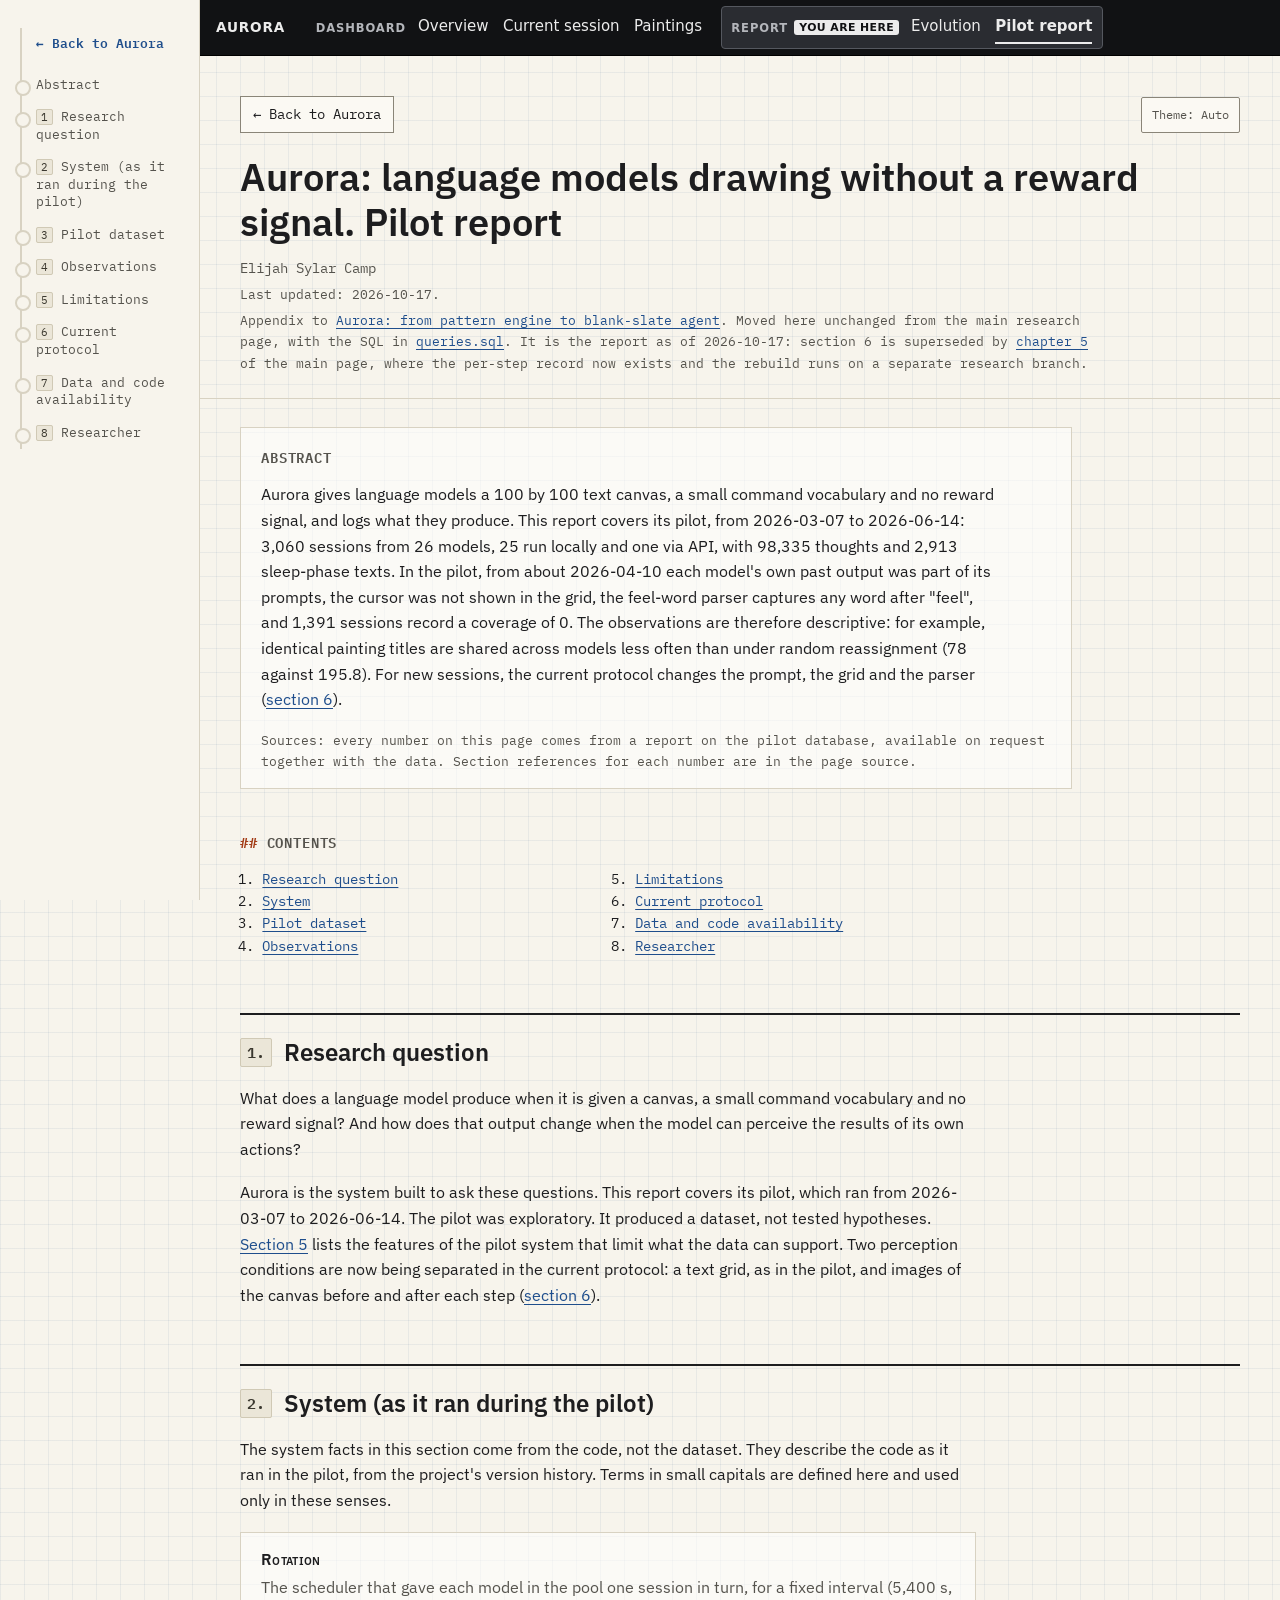
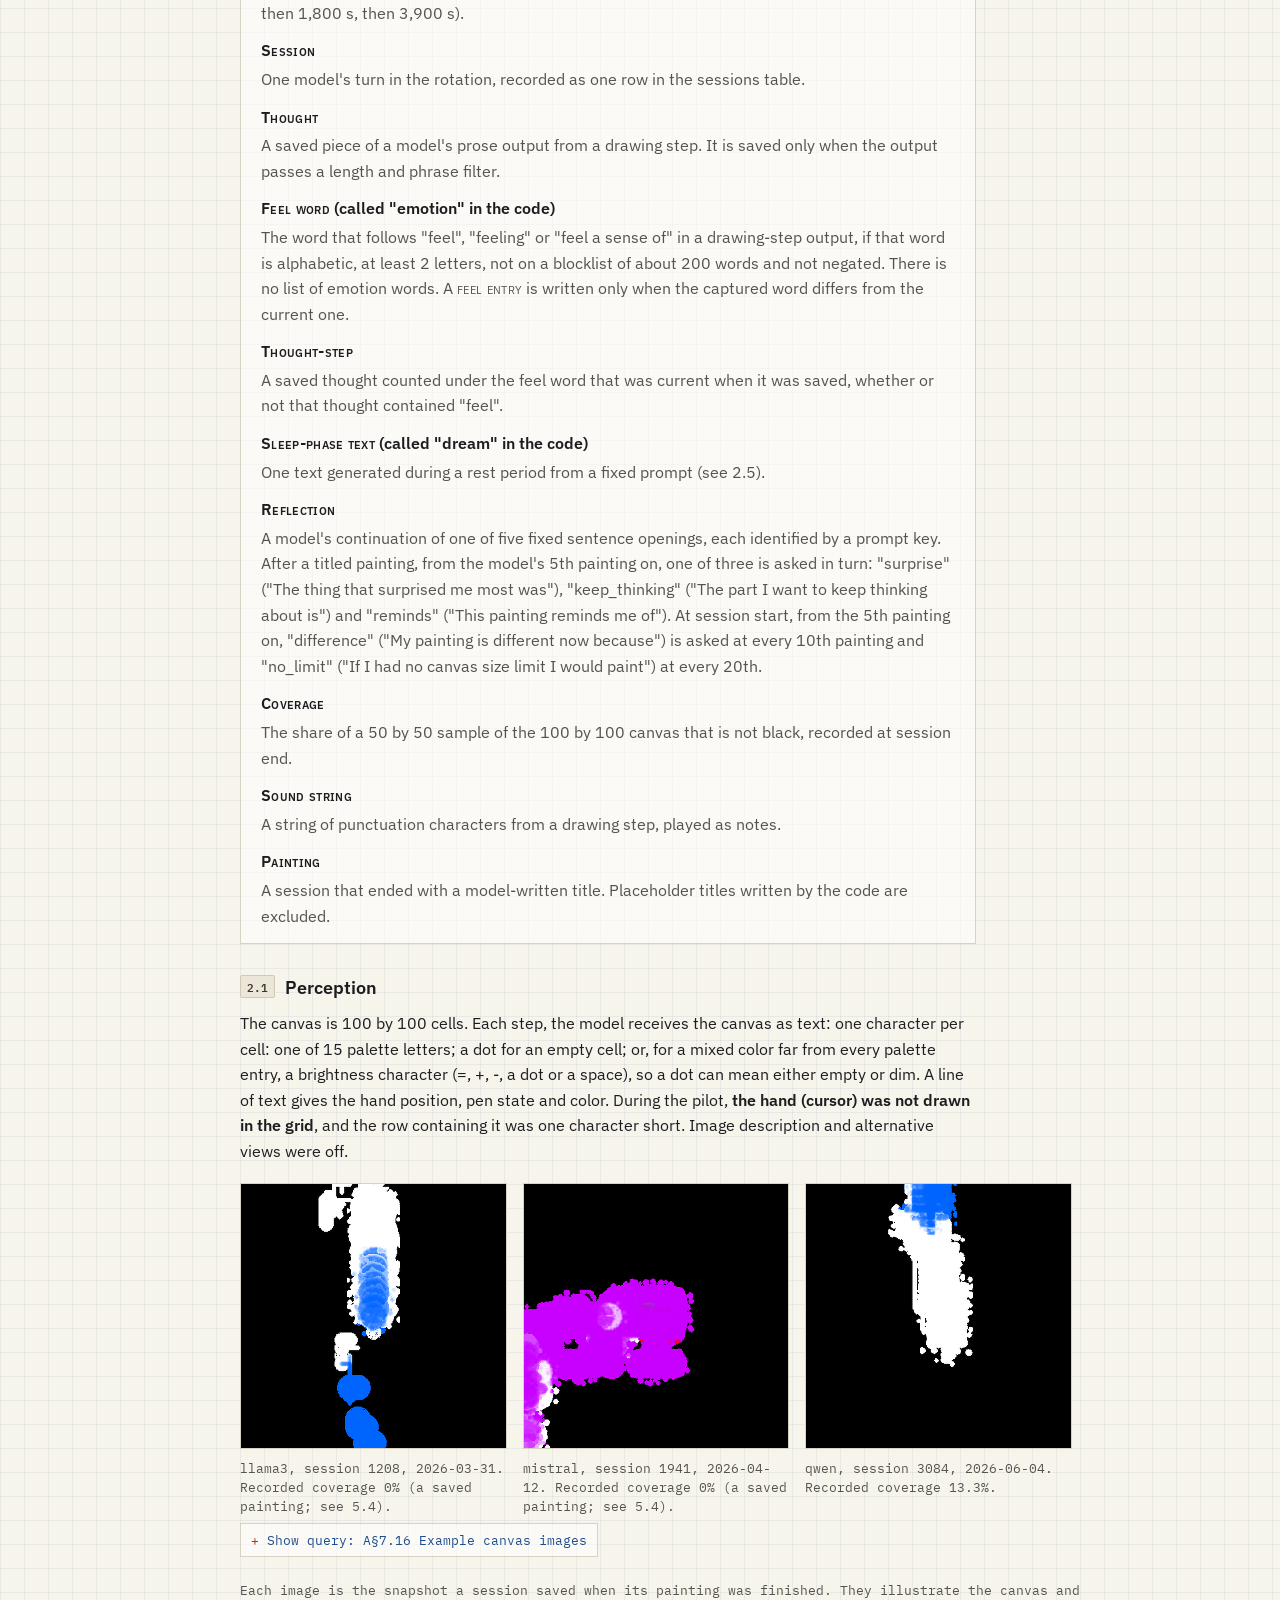
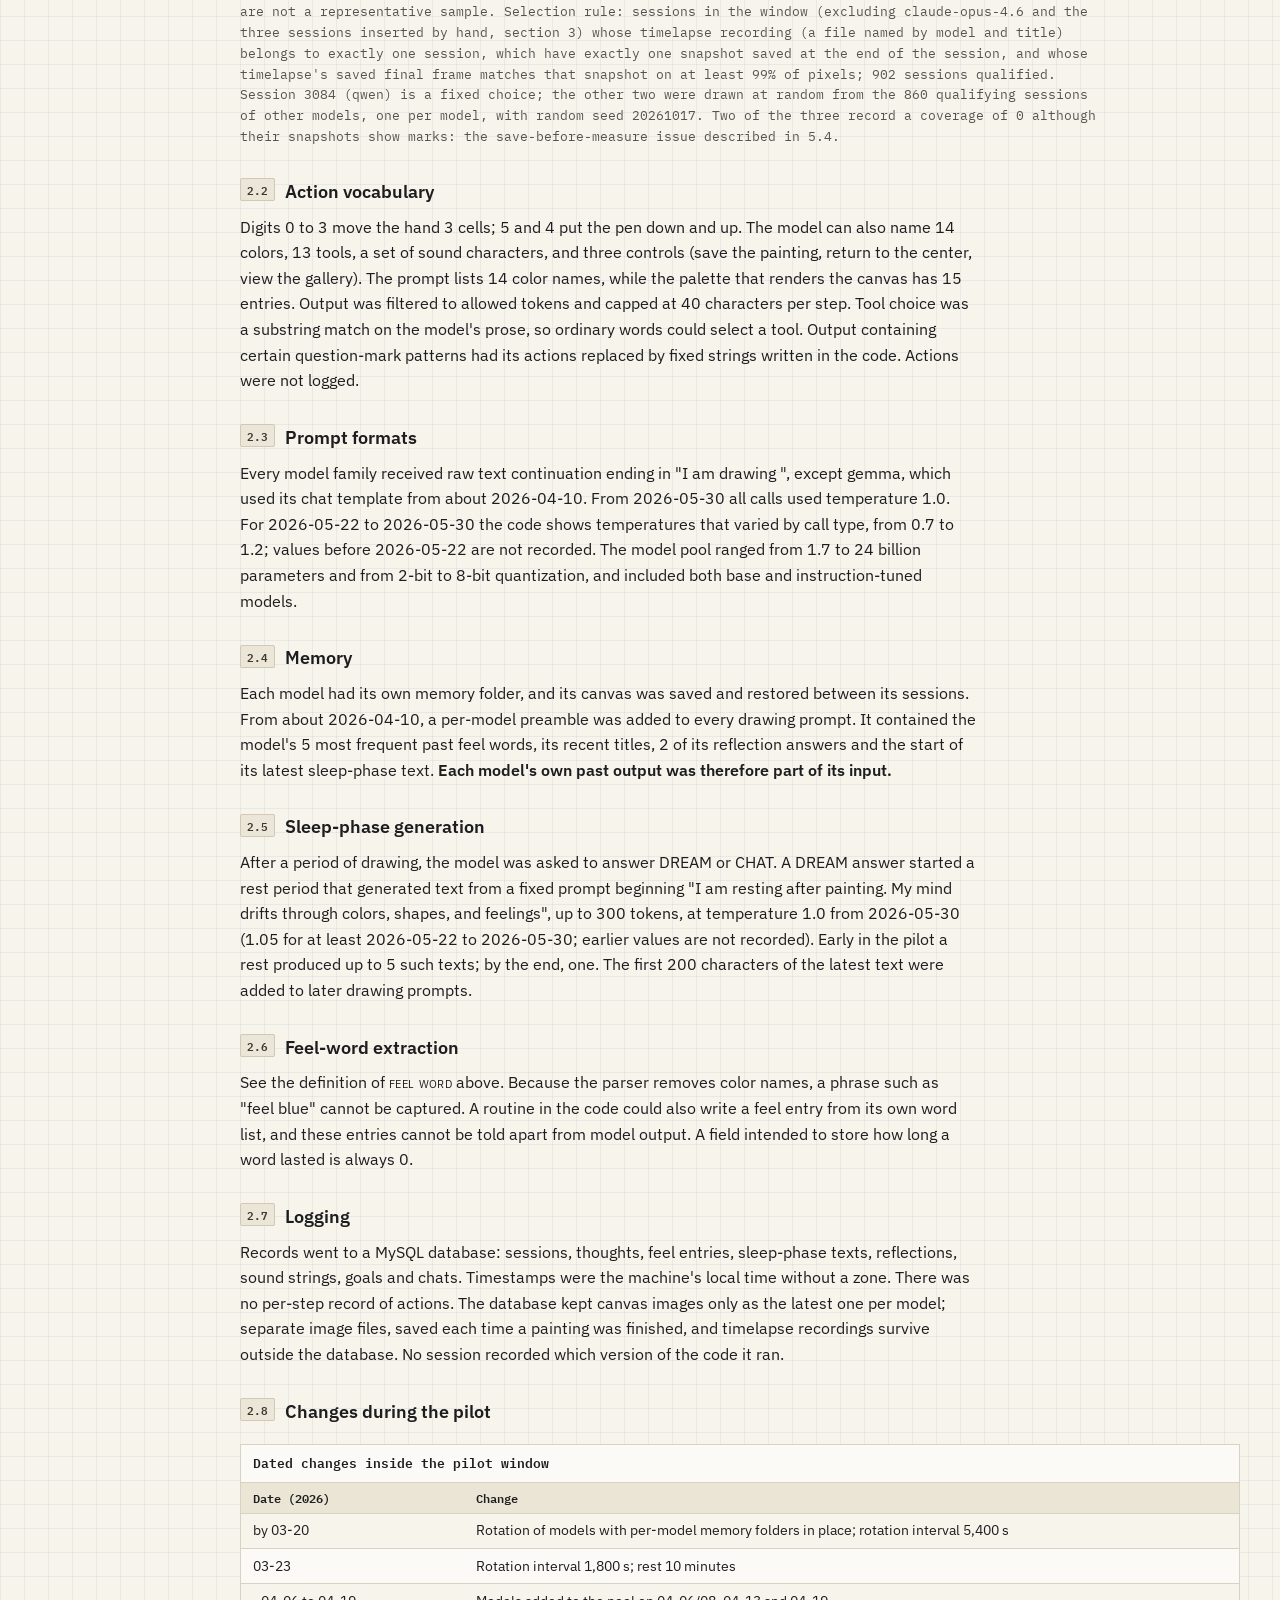
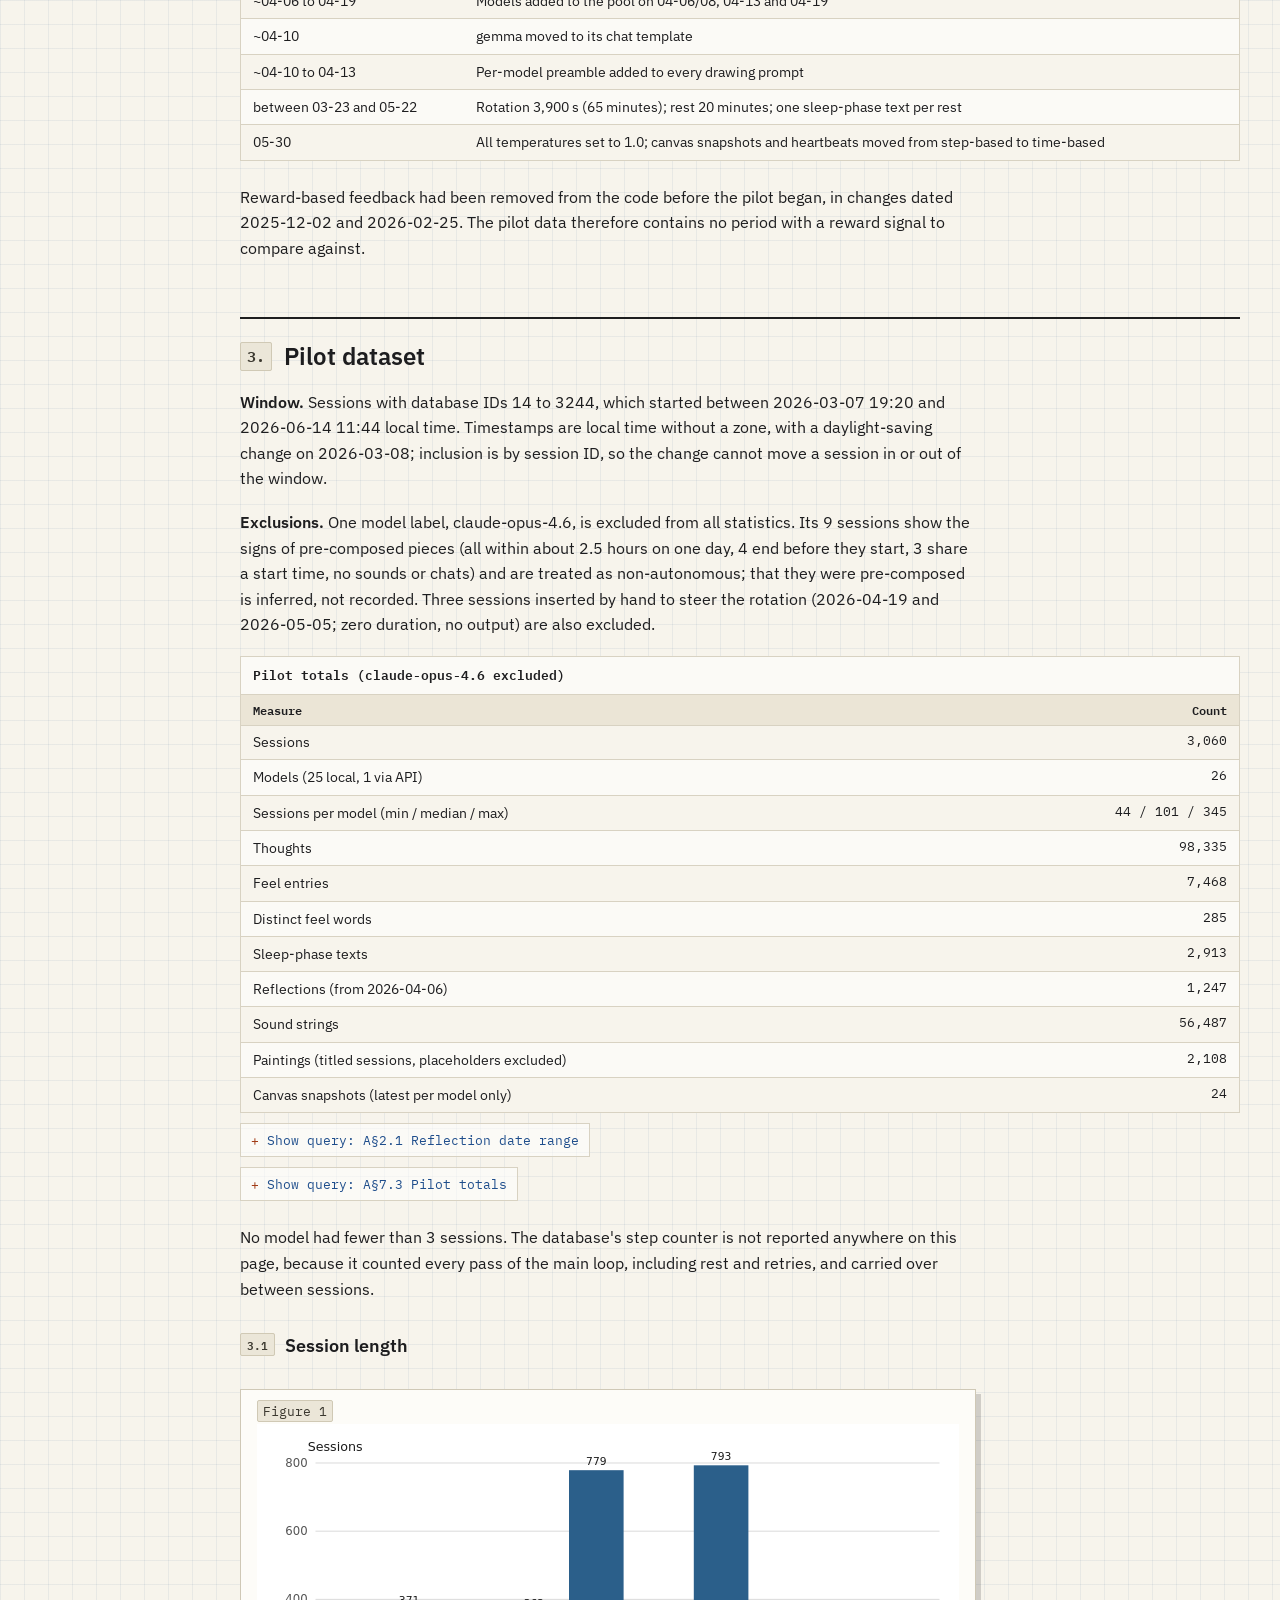
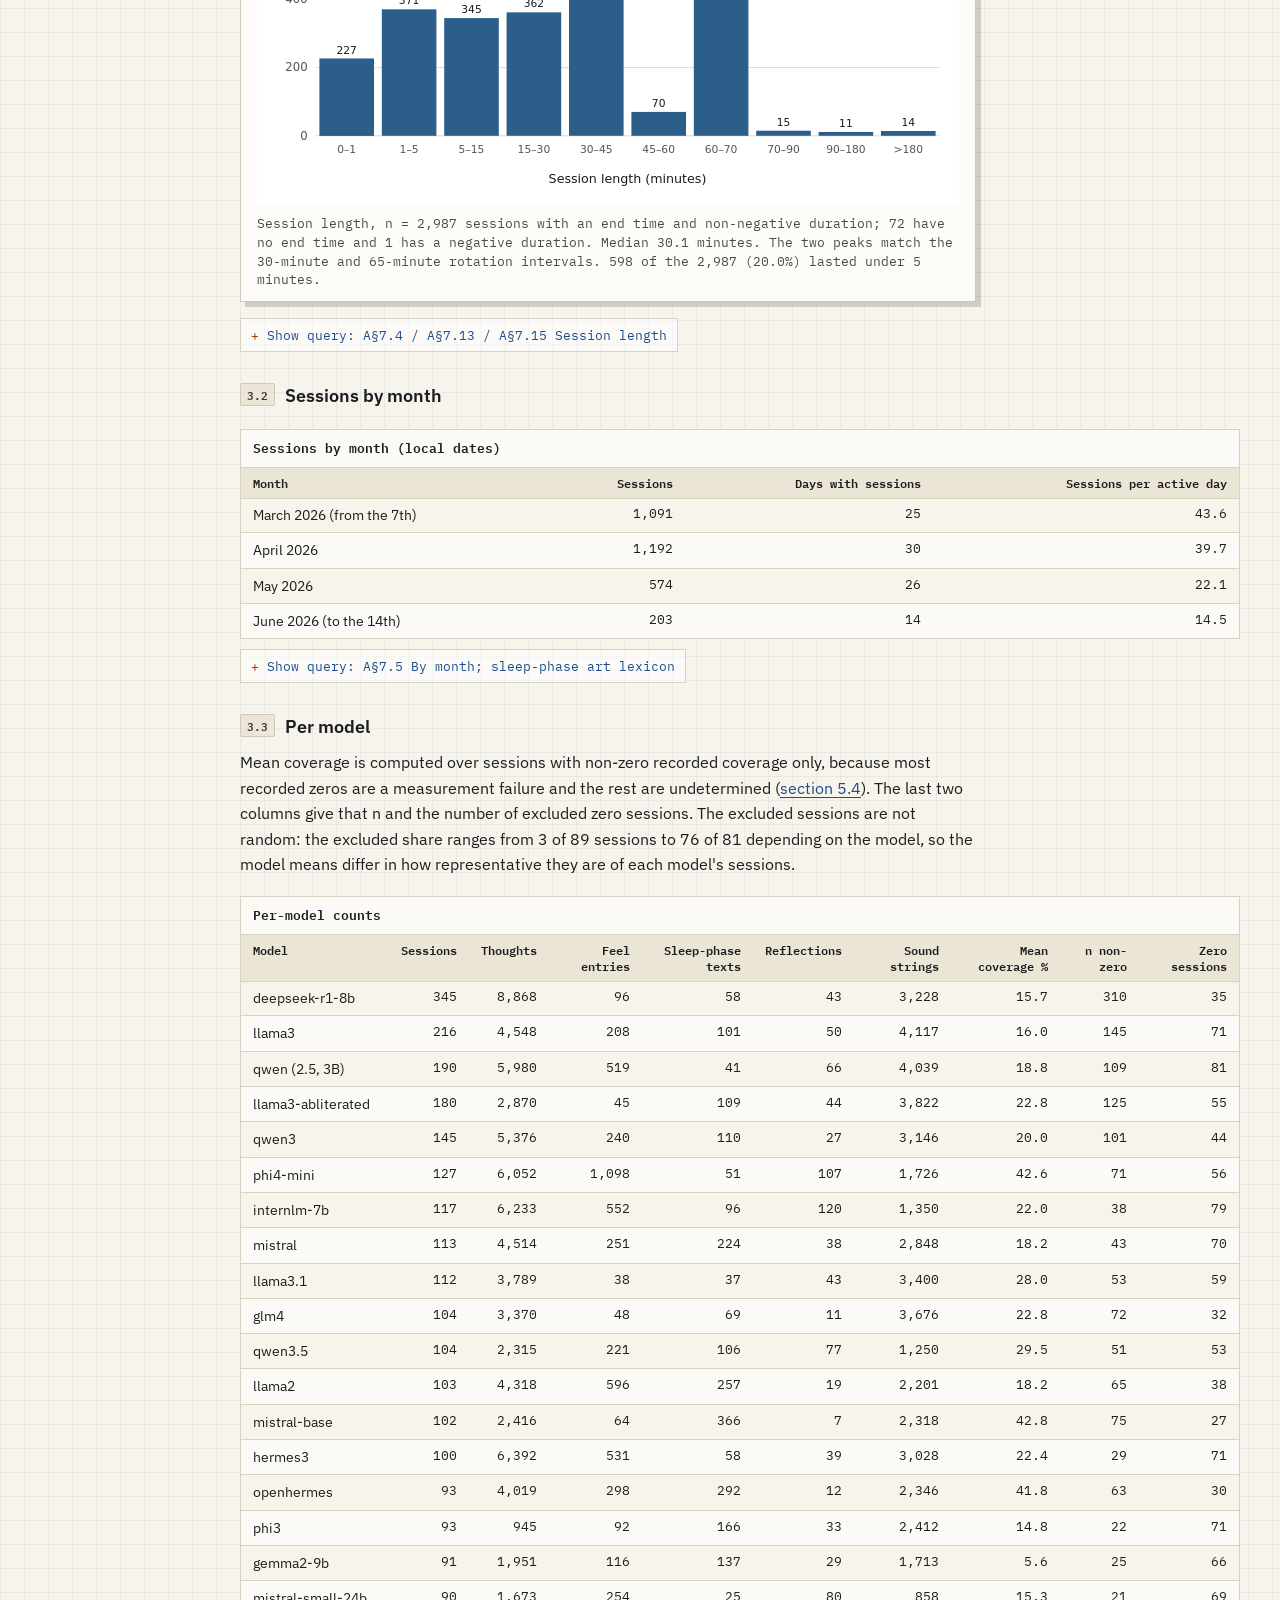
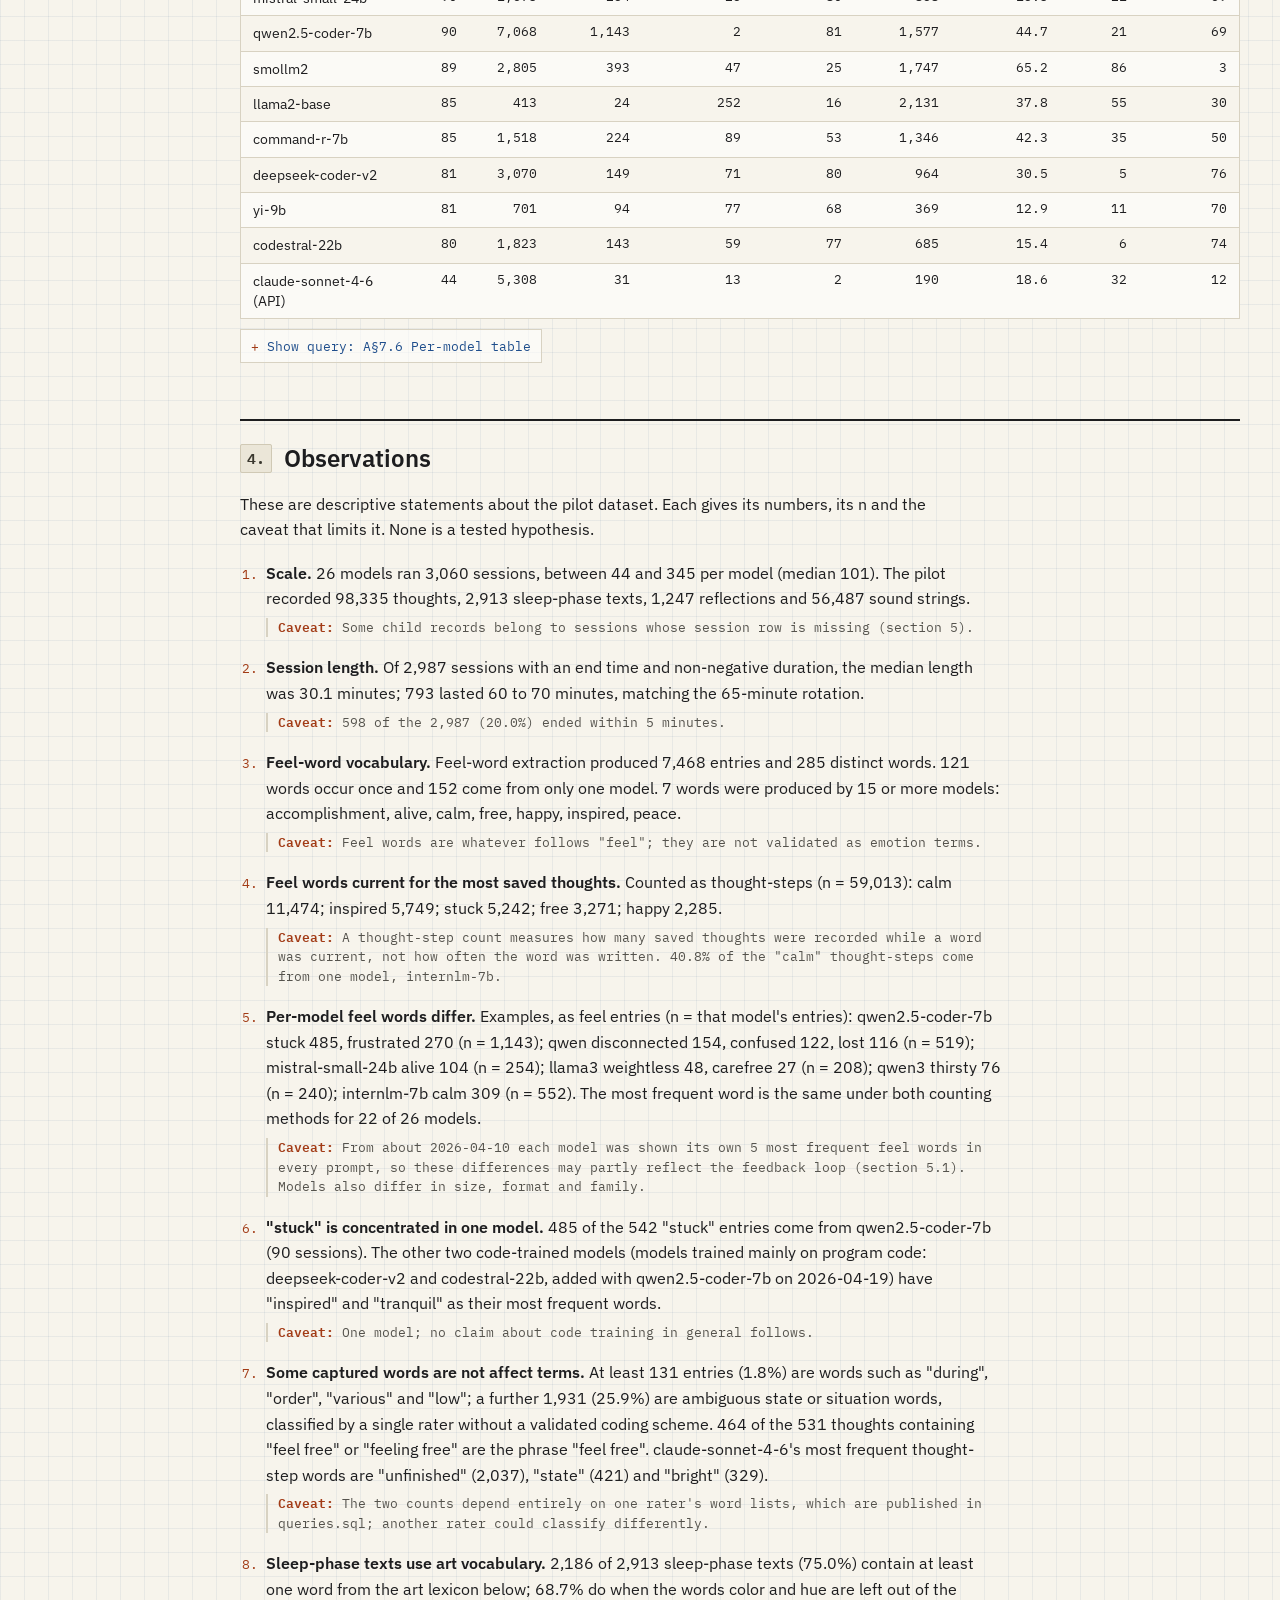
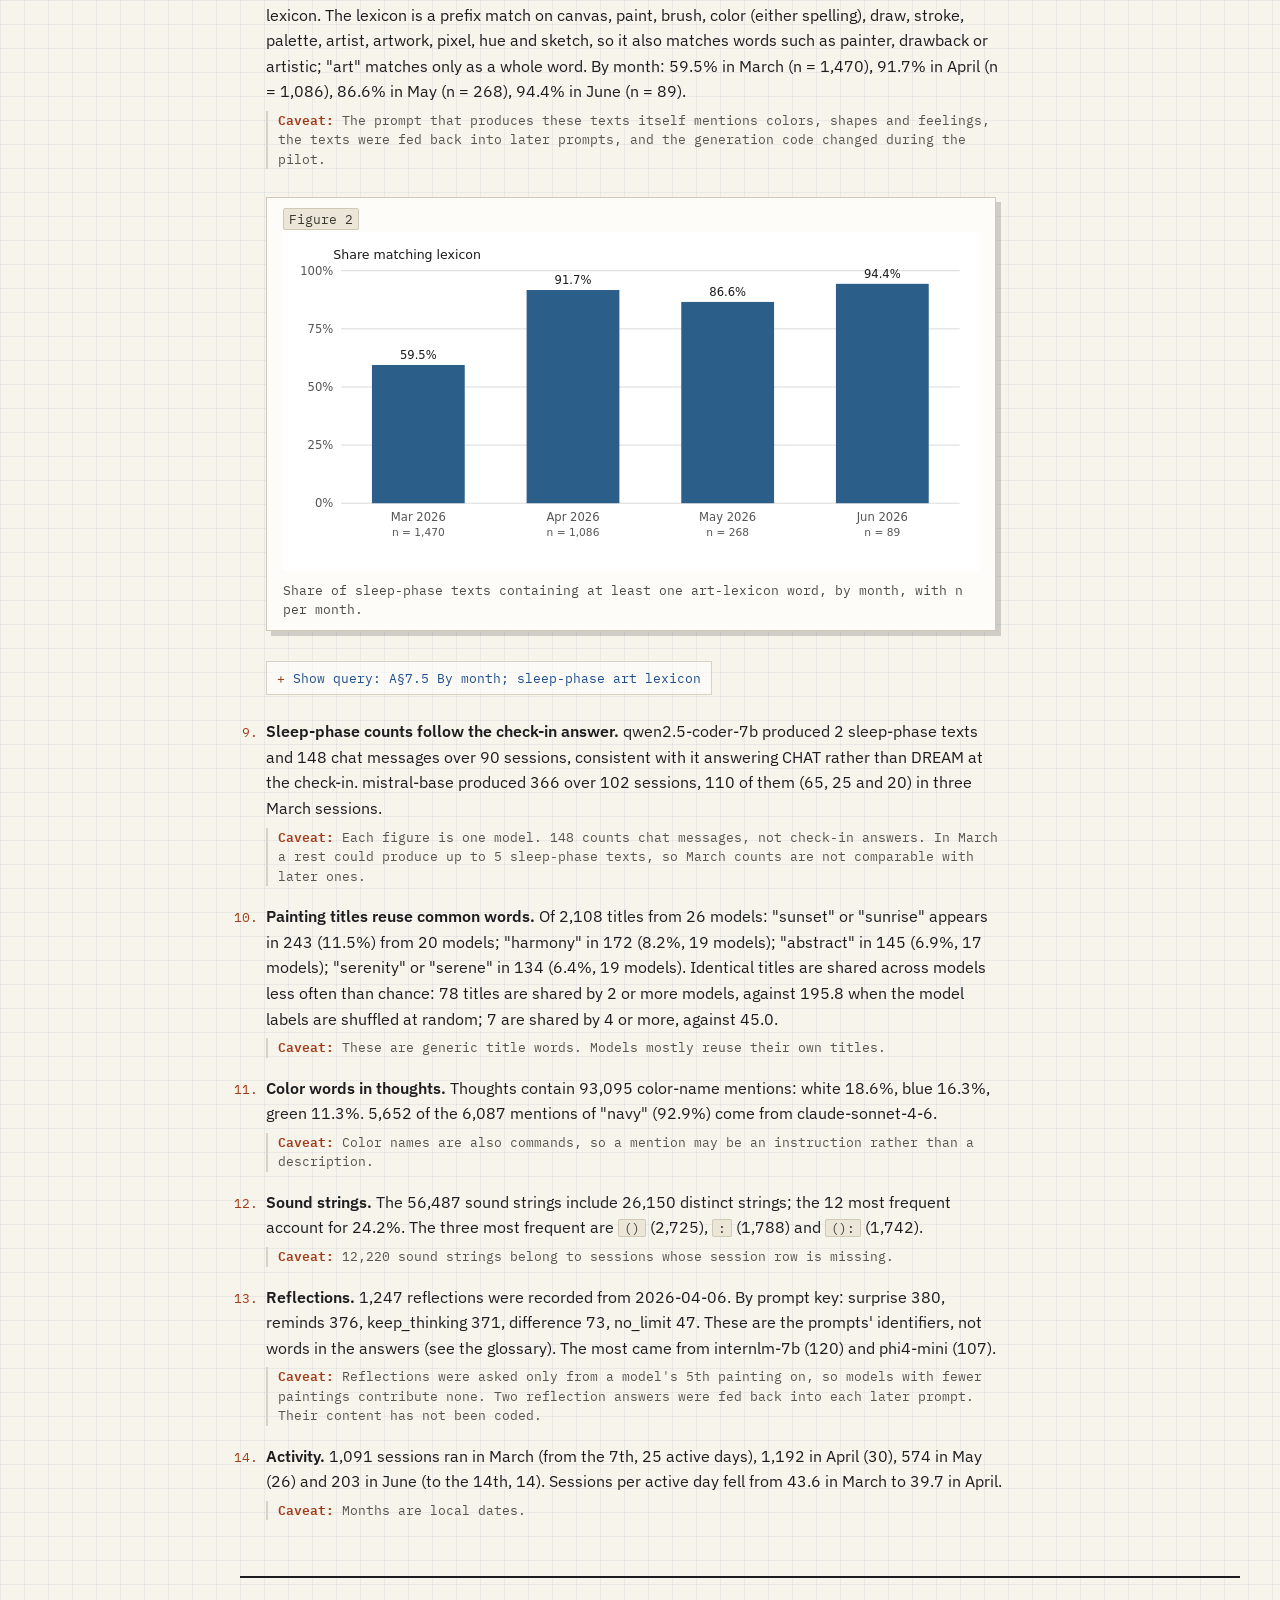
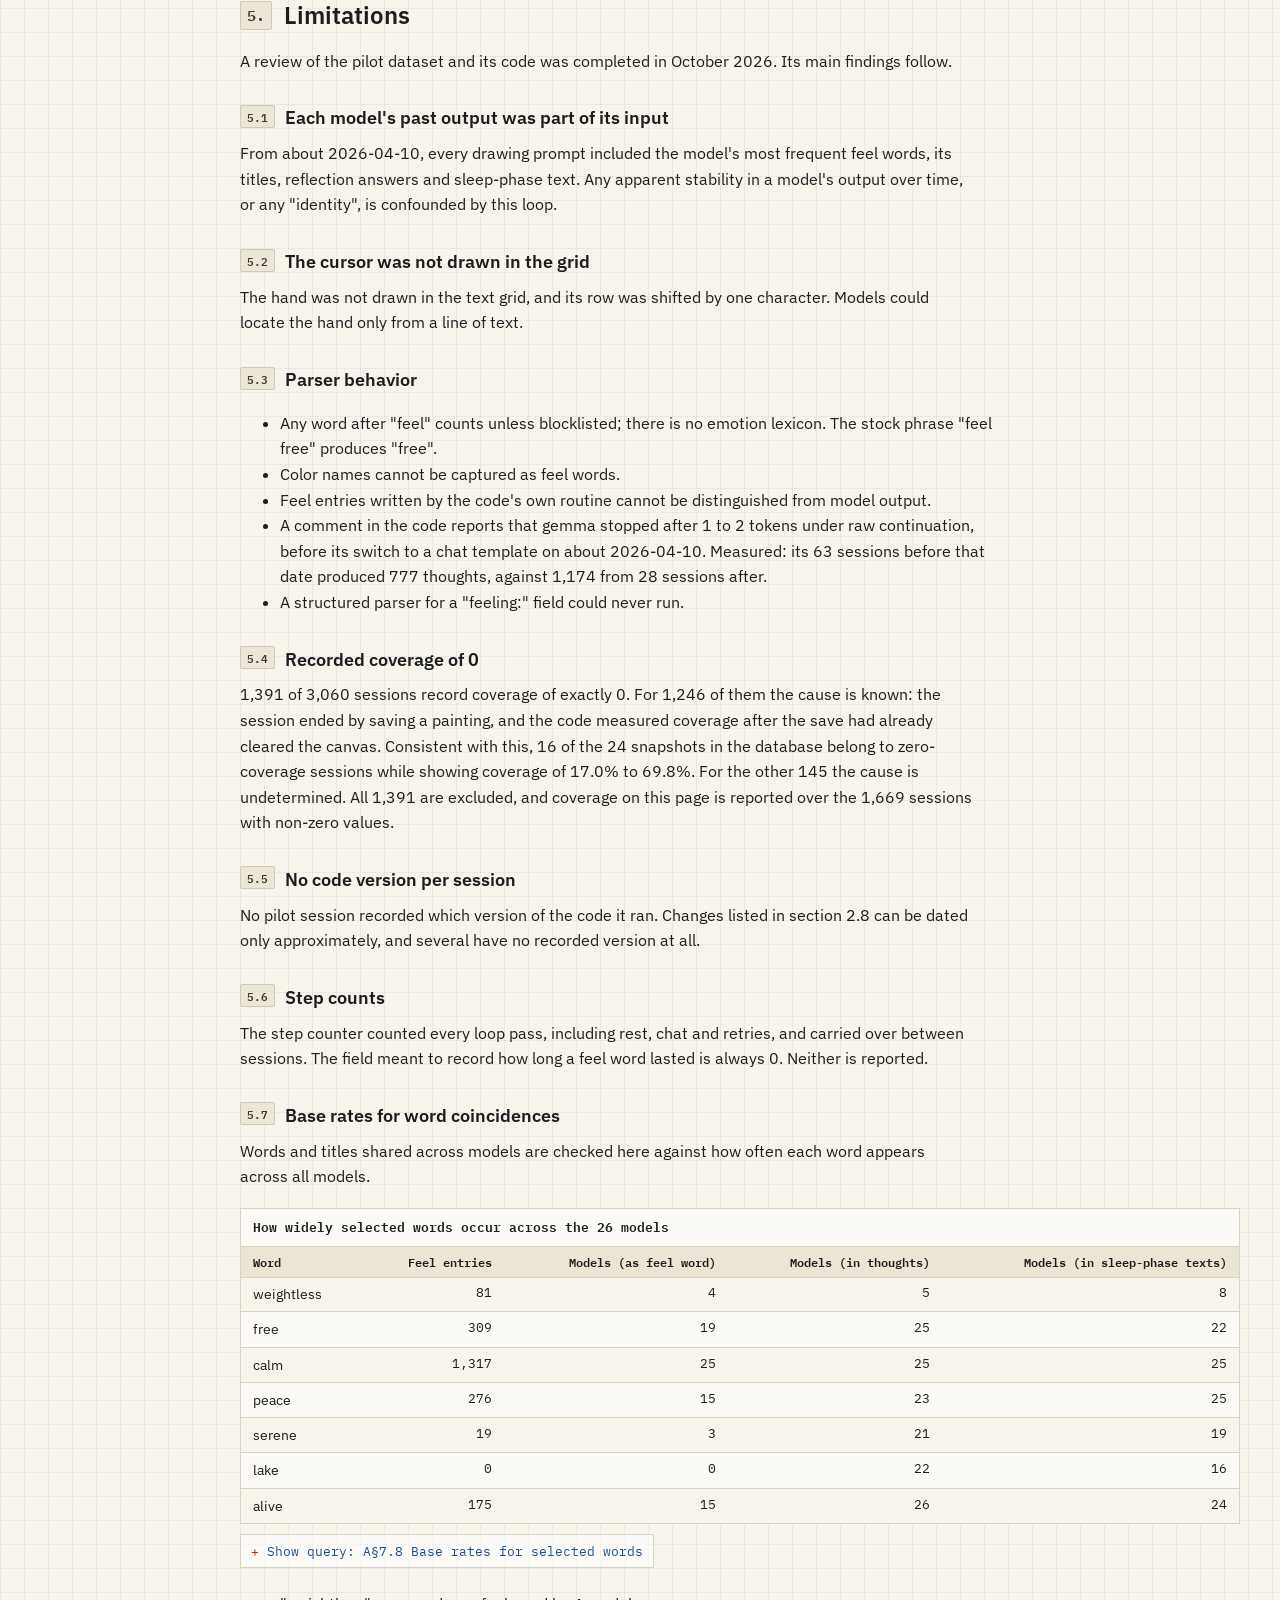
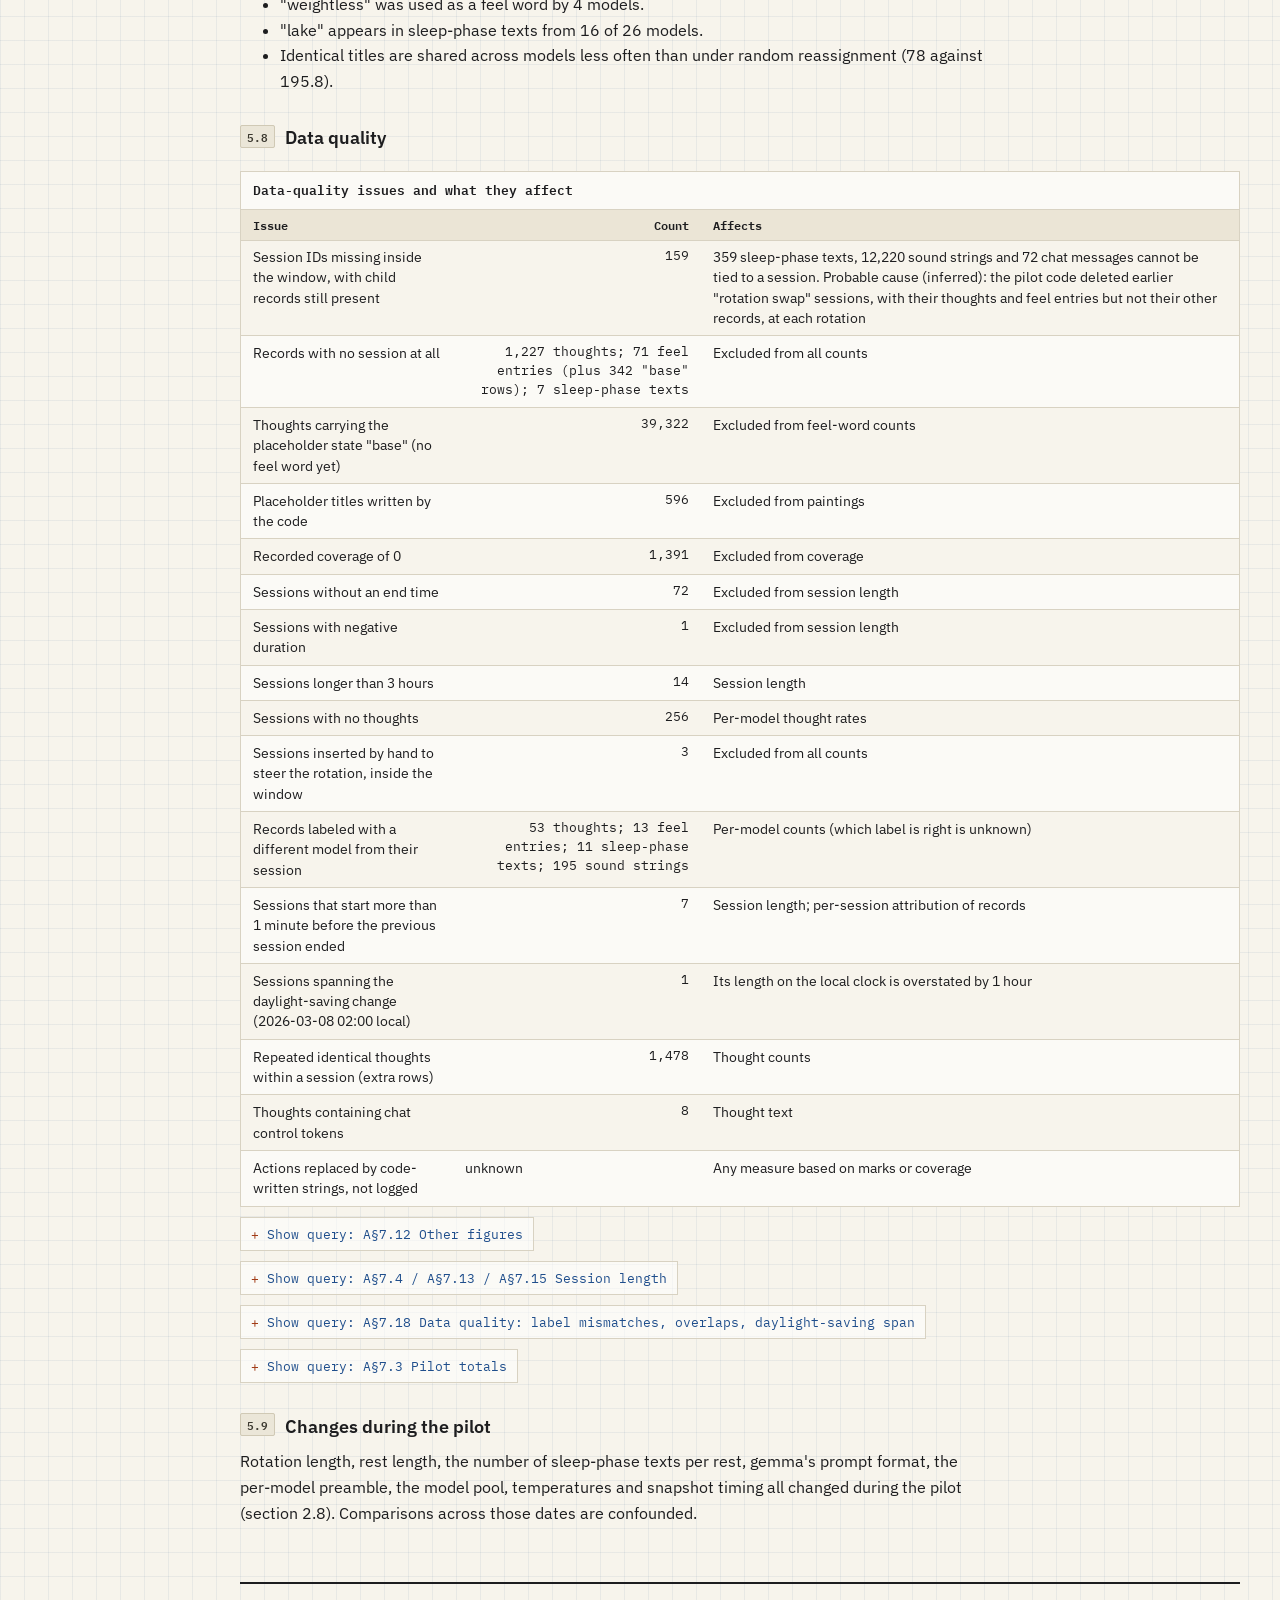
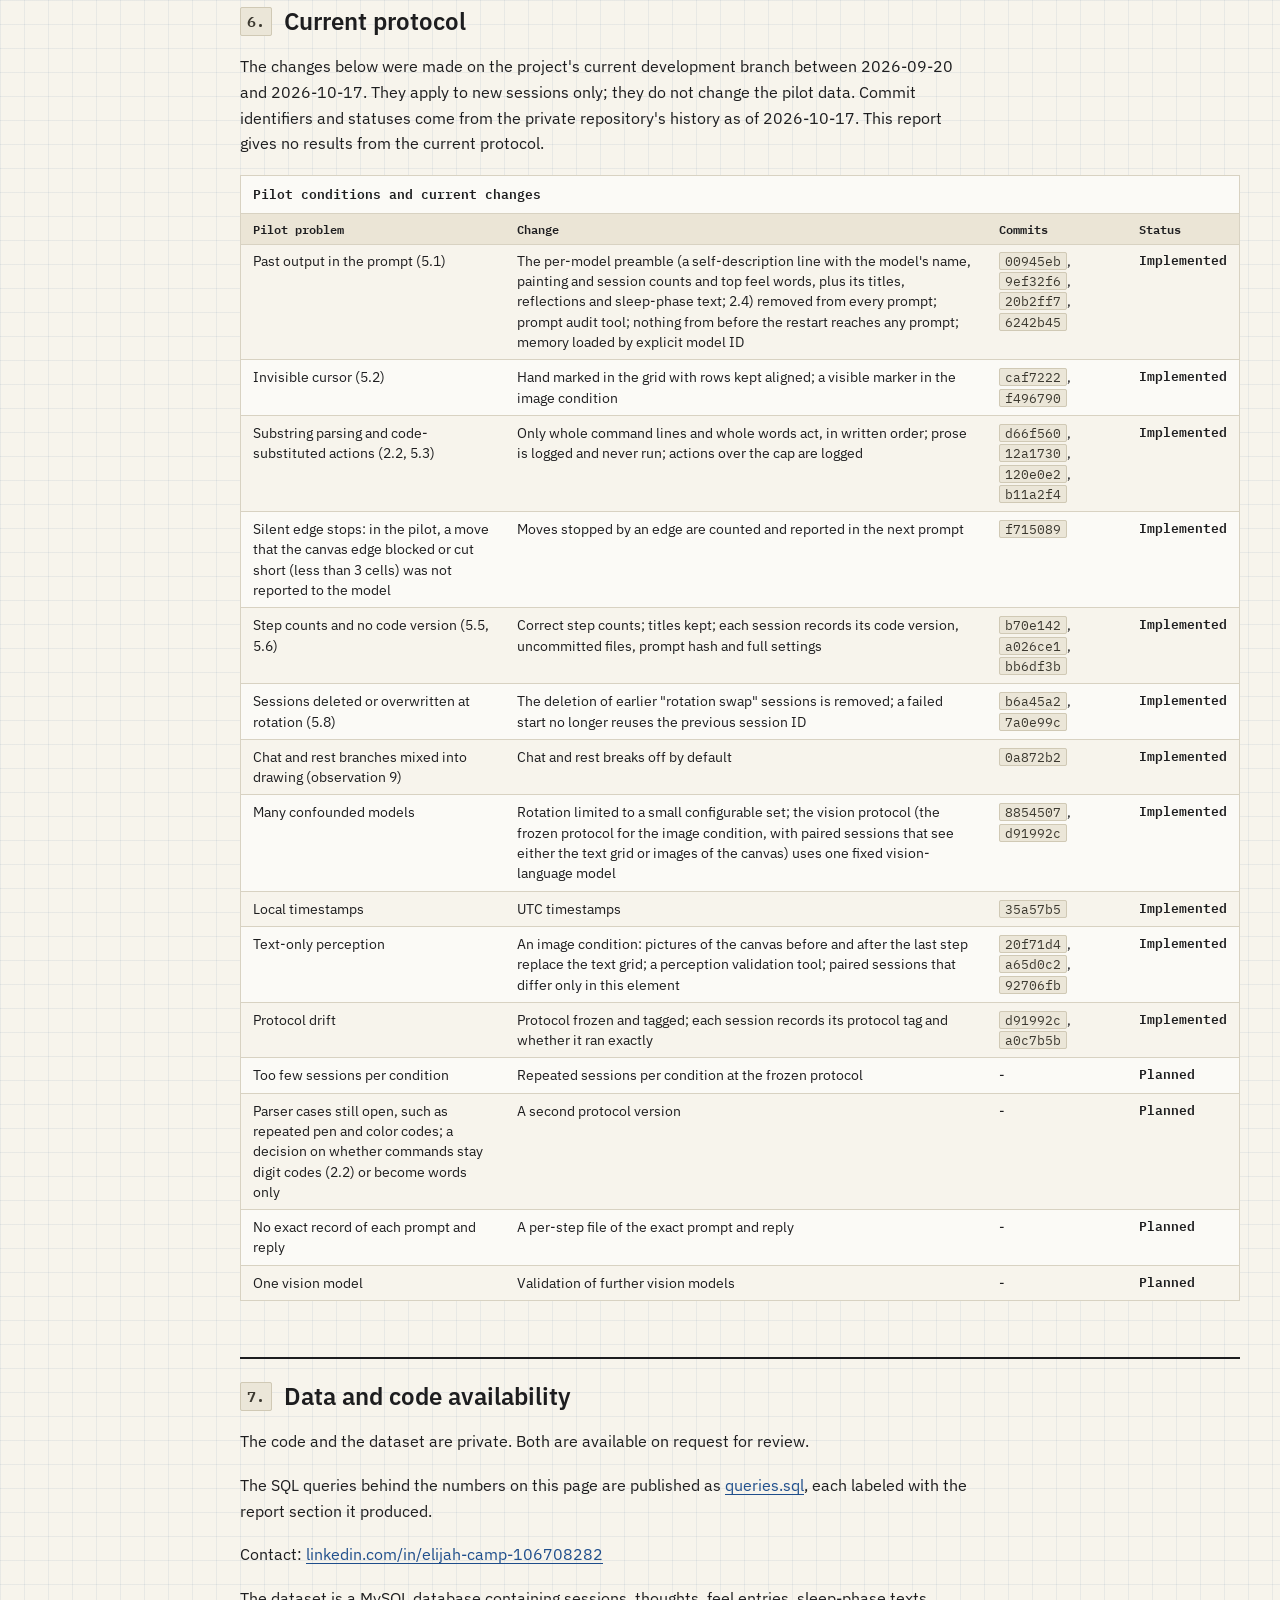
==== commit 61fc39df: "Tone pass: neutral wording, earlier-claims material removed Evolution: drop the withdrawn-claims not" ====
--- a/pilot/index.html
+++ b/pilot/index.html
@@ -3,7 +3,7 @@
 <head>
 <meta charset="utf-8">
 <meta name="viewport" content="width=device-width, initial-scale=1">
-<title>Aurora: pilot report and audit</title>
+<title>Aurora: pilot report</title>
 <meta name="description" content="Aurora is a system that gives language models a canvas, a small command vocabulary and no reward signal. This report describes the system, the March to June 2026 pilot dataset of 26 models (25 run locally, one via API), an audit of that dataset, and the current protocol.">
 <meta name="author" content="Elijah Sylar Camp">
 <script>try{var t=localStorage.getItem("theme");if(t==="light"||t==="dark")document.documentElement.setAttribute("data-theme",t)}catch(e){}</script>
@@ -73,9 +73,9 @@
 </nav>
 <header class="ahead">
   <div class="ahead-bar"><p class="back"><a href="../">&#8592; Back to Aurora</a></p><button class="themebtn btn" type="button">Theme: Auto</button></div>
-  <h1>Aurora: language models drawing without a reward signal. Pilot report and audit</h1>
+  <h1>Aurora: language models drawing without a reward signal. Pilot report</h1>
   <p class="byline">Elijah Sylar Camp</p>
-  <p class="meta">Last updated: 2026-10-17. Changelog: Rebuilt from audited data, Oct 2026.</p>
+  <p class="meta">Last updated: 2026-10-17.</p>
   <p class="meta">Appendix to <a href="../">Aurora: from pattern engine to blank-slate agent</a>. Moved here unchanged from the main research page, with the SQL in <a href="queries.sql">queries.sql</a>. It is the report as of 2026-10-17: section 6 is superseded by <a href="../#c5">chapter 5</a> of the main page, where the per-step record now exists and the rebuild runs on a separate research branch.</p>
 </header>
 <nav class="track" data-track aria-label="Report sections">
@@ -86,7 +86,7 @@
     <li><a href="#system" data-ch="system"><span class="tn"><span class="tag">2</span> System (as it ran during the pilot)</span></a></li>
     <li><a href="#dataset" data-ch="dataset"><span class="tn"><span class="tag">3</span> Pilot dataset</span></a></li>
     <li><a href="#observations" data-ch="observations"><span class="tn"><span class="tag">4</span> Observations</span></a></li>
-    <li><a href="#limitations" data-ch="limitations"><span class="tn"><span class="tag">5</span> Audit and limitations</span></a></li>
+    <li><a href="#limitations" data-ch="limitations"><span class="tn"><span class="tag">5</span> Limitations</span></a></li>
     <li><a href="#protocol" data-ch="protocol"><span class="tn"><span class="tag">6</span> Current protocol</span></a></li>
     <li><a href="#availability" data-ch="availability"><span class="tn"><span class="tag">7</span> Data and code availability</span></a></li>
     <li><a href="#researcher" data-ch="researcher"><span class="tn"><span class="tag">8</span> Researcher</span></a></li>
@@ -97,8 +97,8 @@
 <main id="main">
 <section id="abstract" class="abstract" aria-labelledby="h-abstract">
 <h2 id="h-abstract">Abstract</h2>
-<p>Aurora gives language models a 100 by 100 text canvas<!-- C007, A§1.1 -->, a small command vocabulary and no reward signal, and logs what they produce. This report covers its pilot, from 2026-03-07 to 2026-06-14<!-- A§ time zones, C008 -->: 3,060 sessions from 26 models, 25 run locally and one via API, with 98,335 thoughts and 2,913 sleep-phase texts<!-- A§7.15, A§7.3 -->. An audit of the pilot found that from about 2026-04-10 each model's own past output was fed back into its prompts, that the cursor was invisible to the models, that the feel-word parser captures any word after "feel", and that 1,391 sessions record a coverage of 0<!-- A§1.4, A§1.1, A§1.6, A§7.15 -->. The observations are therefore descriptive only: for example, identical painting titles are shared across models less often than under random reassignment (78 against 195.8)<!-- A§7.9 -->. Several claims from an earlier version of this site are withdrawn, and a revised protocol addresses the pilot's problems for new sessions.</p>
-<p class="meta">Sources: every number on this page comes from an audit report of the pilot database, available on request together with the data. Section references for each number are in the page source.</p>
+<p>Aurora gives language models a 100 by 100 text canvas<!-- C007, A§1.1 -->, a small command vocabulary and no reward signal, and logs what they produce. This report covers its pilot, from 2026-03-07 to 2026-06-14<!-- A§ time zones, C008 -->: 3,060 sessions from 26 models, 25 run locally and one via API, with 98,335 thoughts and 2,913 sleep-phase texts<!-- A§7.15, A§7.3 -->. In the pilot, from about 2026-04-10 each model's own past output was part of its prompts, the cursor was not shown in the grid, the feel-word parser captures any word after "feel", and 1,391 sessions record a coverage of 0<!-- A§1.4, A§1.1, A§1.6, A§7.15 -->. The observations are therefore descriptive: for example, identical painting titles are shared across models less often than under random reassignment (78 against 195.8)<!-- A§7.9 -->. For new sessions, the current protocol changes the prompt, the grid and the parser (<a href="#protocol">section 6</a>).</p>
+<p class="meta">Sources: every number on this page comes from a report on the pilot database, available on request together with the data. Section references for each number are in the page source.</p>
 </section>
 
 <nav aria-label="Contents">
@@ -108,7 +108,7 @@
     <li><a href="#system">System</a></li>
     <li><a href="#dataset">Pilot dataset</a></li>
     <li><a href="#observations">Observations</a></li>
-    <li><a href="#limitations">Audit and limitations</a></li>
+    <li><a href="#limitations">Limitations</a></li>
     <li><a href="#protocol">Current protocol</a></li>
     <li><a href="#availability">Data and code availability</a></li>
     <li><a href="#researcher">Researcher</a></li>
@@ -118,7 +118,7 @@
 <section id="question" aria-labelledby="h-question">
 <h2 id="h-question"><span class="secnum">1.</span> Research question</h2>
 <p>What does a language model produce when it is given a canvas, a small command vocabulary and no reward signal? And how does that output change when the model can perceive the results of its own actions?</p>
-<p>Aurora is the system built to ask these questions. This report covers its pilot, which ran from 2026-03-07 to 2026-06-14<!-- A§ time zones, C008 -->. The pilot was exploratory. It produced a dataset and an audit, not tested hypotheses. The audit found that several features of the pilot system make many tempting conclusions unsupportable; those are listed in <a href="#limitations">section 5</a>. Two perception conditions are now being separated in the current protocol: a text grid, as in the pilot, and images of the canvas before and after each step (<a href="#protocol">section 6</a>).</p>
+<p>Aurora is the system built to ask these questions. This report covers its pilot, which ran from 2026-03-07 to 2026-06-14<!-- A§ time zones, C008 -->. The pilot was exploratory. It produced a dataset, not tested hypotheses. <a href="#limitations">Section 5</a> lists the features of the pilot system that limit what the data can support. Two perception conditions are now being separated in the current protocol: a text grid, as in the pilot, and images of the canvas before and after each step (<a href="#protocol">section 6</a>).</p>
 </section>
 
 <section id="system" aria-labelledby="h-system">
@@ -191,7 +191,7 @@
 FROM sessions
 WHERE id IN (1208, 1941, 3084)
   AND id BETWEEN 14 AND 3244 AND model &lt;&gt; 'claude-opus-4.6' AND id NOT IN (2190, 2588, 2590);</code></pre></details>
-<p class="meta">Each image is the snapshot a session saved when its painting was finished. They illustrate the canvas and are not a representative sample. Selection rule: sessions in the window (excluding claude-opus-4.6 and the three sessions inserted by hand, section 3) whose timelapse recording (a file named by model and title) belongs to exactly one session, which have exactly one snapshot saved at the end of the session, and whose timelapse's saved final frame matches that snapshot on at least 99% of pixels; 902 sessions qualified<!-- A§7.16 -->. Session 3084 (qwen) was kept from an earlier version of this page; the other two were drawn at random from the 860 qualifying sessions of other models, one per model, with random seed 20261017<!-- A§7.16 -->. Two of the three record a coverage of 0 although their snapshots show marks: the measurement failure described in 5.4.</p>
+<p class="meta">Each image is the snapshot a session saved when its painting was finished. They illustrate the canvas and are not a representative sample. Selection rule: sessions in the window (excluding claude-opus-4.6 and the three sessions inserted by hand, section 3) whose timelapse recording (a file named by model and title) belongs to exactly one session, which have exactly one snapshot saved at the end of the session, and whose timelapse's saved final frame matches that snapshot on at least 99% of pixels; 902 sessions qualified<!-- A§7.16 -->. Session 3084 (qwen) is a fixed choice; the other two were drawn at random from the 860 qualifying sessions of other models, one per model, with random seed 20261017<!-- A§7.16 -->. Two of the three record a coverage of 0 although their snapshots show marks: the save-before-measure issue described in 5.4.</p>
 
 <h3><span class="secnum">2.2</span> Action vocabulary</h3>
 <p>Digits 0 to 3 move the hand 3 cells<!-- C023, A§1.2 -->; 5 and 4 put the pen down and up. The model can also name 14 colors, 13 tools, a set of sound characters, and three controls (save the painting, return to the center, view the gallery)<!-- A§1.2 -->. The prompt lists 14 color names, while the palette that renders the canvas has 15 entries<!-- A§1.2, A§1.1 -->. Output was filtered to allowed tokens and capped at 40 characters per step<!-- A§1.2 -->. Tool choice was a substring match on the model's prose, so ordinary words could select a tool. Output containing certain question-mark patterns had its actions replaced by fixed strings written in the code. Actions were not logged.</p>
@@ -493,13 +493,13 @@
 </section>
 
 <section id="limitations" aria-labelledby="h-limitations">
-<h2 id="h-limitations"><span class="secnum">5.</span> Audit and limitations</h2>
-<p>An audit of the pilot dataset, its code and the claims made about it on an earlier version of this site was completed in October 2026. Its main findings follow.</p>
+<h2 id="h-limitations"><span class="secnum">5.</span> Limitations</h2>
+<p>A review of the pilot dataset and its code was completed in October 2026. Its main findings follow.</p>
 
 <h3><span class="secnum">5.1</span> Each model's past output was part of its input</h3>
 <p>From about 2026-04-10, every drawing prompt included the model's most frequent feel words, its titles, reflection answers and sleep-phase text<!-- A§1.4 -->. Any apparent stability in a model's output over time, or any "identity", is confounded by this loop.</p>
 
-<h3><span class="secnum">5.2</span> The cursor was invisible</h3>
+<h3><span class="secnum">5.2</span> The cursor was not drawn in the grid</h3>
 <p>The hand was not drawn in the text grid, and its row was shifted by one character<!-- A§1.1 -->. Models could locate the hand only from a line of text.</p>
 
 <h3><span class="secnum">5.3</span> Parser behavior</h3>
@@ -521,7 +521,7 @@
 <p>The step counter counted every loop pass, including rest, chat and retries, and carried over between sessions<!-- A§5.11 -->. The field meant to record how long a feel word lasted is always 0<!-- A§5.12 -->. Neither is reported.</p>
 
 <h3><span class="secnum">5.7</span> Base rates for word coincidences</h3>
-<p>The earlier site reported that different models "independently" produced the same words or titles. Checked against how often each word appears across all models, those claims do not hold.</p>
+<p>Words and titles shared across models are checked here against how often each word appears across all models.</p>
 <div class="table-wrap">
 <table>
 <caption>How widely selected words occur across the 26 models<!-- A§7.8 --></caption>
@@ -552,7 +552,7 @@
   AND LOWER(emotion) = 'weightless'
 ORDER BY occurred_at;</code></pre></details>
 <ul>
-<li>"weightless" was used as a feel word by 4 models<!-- A§7.8 -->, so the earlier claim that it was unique to llama3 does not hold<!-- C149 -->.</li>
+<li>"weightless" was used as a feel word by 4 models<!-- A§7.8 -->.</li>
 <li>"lake" appears in sleep-phase texts from 16 of 26 models<!-- A§7.8 -->.</li>
 <li>Identical titles are shared across models less often than under random reassignment (78 against 195.8)<!-- A§7.9 -->.</li>
 </ul>
@@ -746,28 +746,14 @@
 <h3><span class="secnum">5.9</span> Changes during the pilot</h3>
 <p>Rotation length, rest length, the number of sleep-phase texts per rest, gemma's prompt format, the per-model preamble, the model pool, temperatures and snapshot timing all changed during the pilot (section 2.8)<!-- A§5.19 -->. Comparisons across those dates are confounded.</p>
 
-<h3><span class="secnum">5.10</span> Claims from the earlier site that this audit does not support</h3>
-<ul>
-<li>A "15 to 25%" improvement after removing reward shaping: no measure of it exists, and no pre-removal data is in the dataset<!-- C030 -->.</li>
-<li>"About 600 lines of reward shaping" removed in September 2025: the removal was two changes, in December 2025 and February 2026<!-- C035 -->.</li>
-<li>"217 unique emotional states" and an "11-color" palette: neither matches the data or the code<!-- C034, C033 -->.</li>
-<li>A 35% rise in the daily session rate from March to April: sessions per active day fell<!-- C130 -->.</li>
-<li>"78%" assistant-style and "91%" genuine reflection responses: no responses were coded<!-- C121 -->.</li>
-<li>Reflections "never fed back": two were included in every later prompt<!-- C122 -->.</li>
-<li>"weightless" and "carefree" unique to one model: both were used by another model<!-- C149 -->.</li>
-<li>Convergent titling and "emergent aesthetic consensus": below chance (section 5.7)<!-- C100 to C106 -->.</li>
-<li>Sleep-phase texts as "consolidation" of experience: the prompt itself supplies the art content<!-- C093 -->.</li>
-<li>Two models "share identical weights": they share a base model; fine-tuning changes the weights<!-- C145 -->.</li>
-<li>Earlier headline figures (pixels drawn, total steps, accumulated memories, session totals before March 2026): these predate the database and cannot be checked<!-- C012 to C020 -->.</li>
-</ul>
 </section>
 
 <section id="protocol" aria-labelledby="h-protocol">
 <h2 id="h-protocol"><span class="secnum">6.</span> Current protocol</h2>
-<p>The changes below were made on the project's current development branch between 2026-09-20 and 2026-10-17<!-- A§7.17 -->. They apply to new sessions only; they do not change the pilot data. Commit identifiers and statuses come from the private repository's history as of 2026-10-17. No results from the current protocol are reported here: none has been through an audit yet.</p>
+<p>The changes below were made on the project's current development branch between 2026-09-20 and 2026-10-17<!-- A§7.17 -->. They apply to new sessions only; they do not change the pilot data. Commit identifiers and statuses come from the private repository's history as of 2026-10-17. This report gives no results from the current protocol.</p>
 <div class="table-wrap">
 <table>
-<caption>Pilot problems and current changes</caption>
+<caption>Pilot conditions and current changes</caption>
 <thead><tr><th>Pilot problem</th><th>Change</th><th>Commits</th><th>Status</th></tr></thead>
 <tbody>
 <tr><td>Past output in the prompt (5.1)</td><td>The per-model preamble (a self-description line with the model's name, painting and session counts and top feel words, plus its titles, reflections and sleep-phase text; 2.4) removed from every prompt<!-- A§7.18, A§1.4 -->; prompt audit tool; nothing from before the restart reaches any prompt; memory loaded by explicit model ID</td><td><code>00945eb</code>, <code>9ef32f6</code>, <code>20b2ff7</code>, <code>6242b45</code></td><td class="status">Implemented</td></tr>
@@ -793,9 +779,9 @@
 <section id="availability" aria-labelledby="h-availability">
 <h2 id="h-availability"><span class="secnum">7.</span> Data and code availability</h2>
 <p>The code and the dataset are private. Both are available on request for review.</p>
-<p>The SQL queries behind the numbers on this page are published as <a href="queries.sql">queries.sql</a>, each labeled with the audit section it produced.</p>
+<p>The SQL queries behind the numbers on this page are published as <a href="queries.sql">queries.sql</a>, each labeled with the report section it produced.</p>
 <p>Contact: <a href="https://www.linkedin.com/in/elijah-camp-106708282" rel="noopener">linkedin.com/in/elijah-camp-106708282</a></p>
-<p>The dataset is a MySQL database containing sessions, thoughts, feel entries, sleep-phase texts, reflections, sound strings, goals and chat messages. For the pilot it contains canvas images only as the latest per model and no per-step record of actions. The full audit report is kept with the dataset.</p>
+<p>The dataset is a MySQL database containing sessions, thoughts, feel entries, sleep-phase texts, reflections, sound strings, goals and chat messages. For the pilot it contains canvas images only as the latest per model and no per-step record of actions. The full data report is kept with the dataset.</p>
 <p>An instrumented pre-database run (21 Feb to 7 Mar 2026) is archived and may be published as an appendix.</p>
 </section>
 
@@ -807,7 +793,7 @@
 </main>
 
 <footer>
-  <p>Last updated: 2026-10-17. Rebuilt from audited data, Oct 2026.</p>
+  <p>Last updated: 2026-10-17.</p>
 </footer>
 <script src="../motion.js"></script>
 </body>
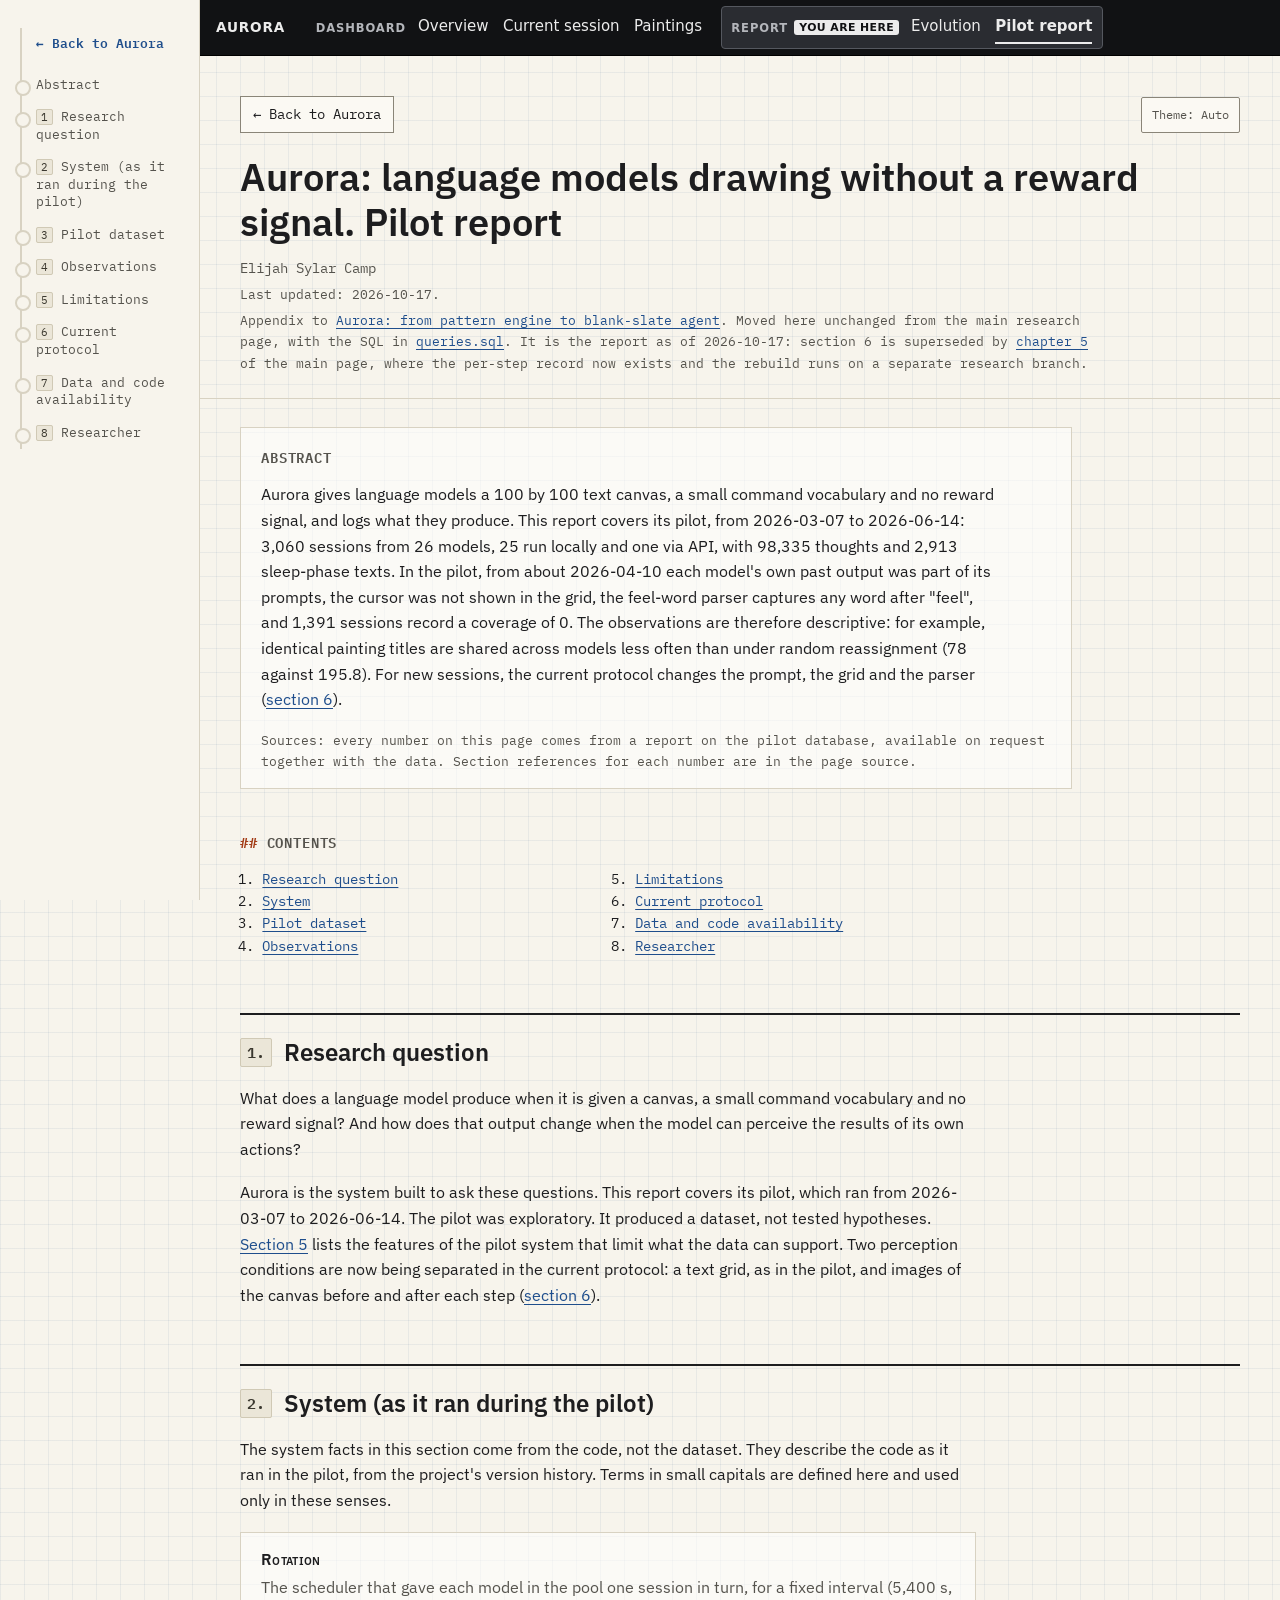
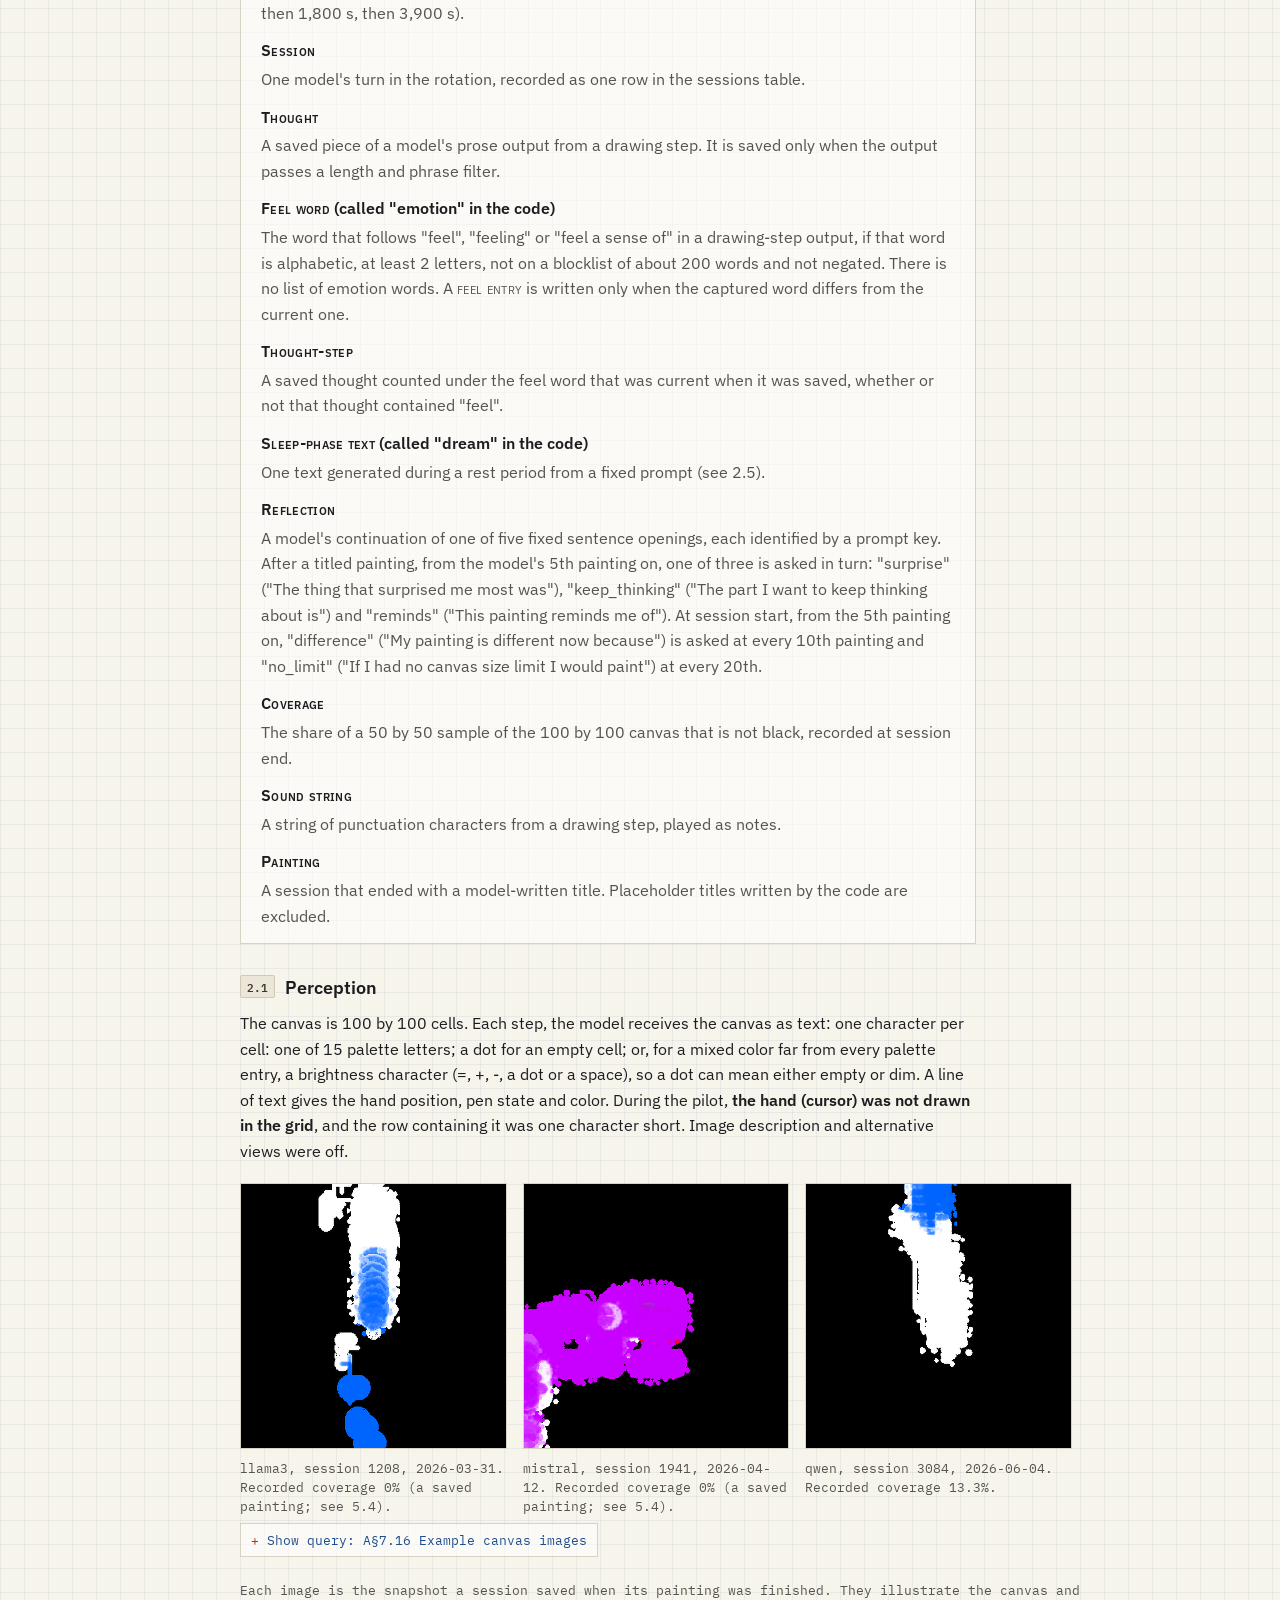
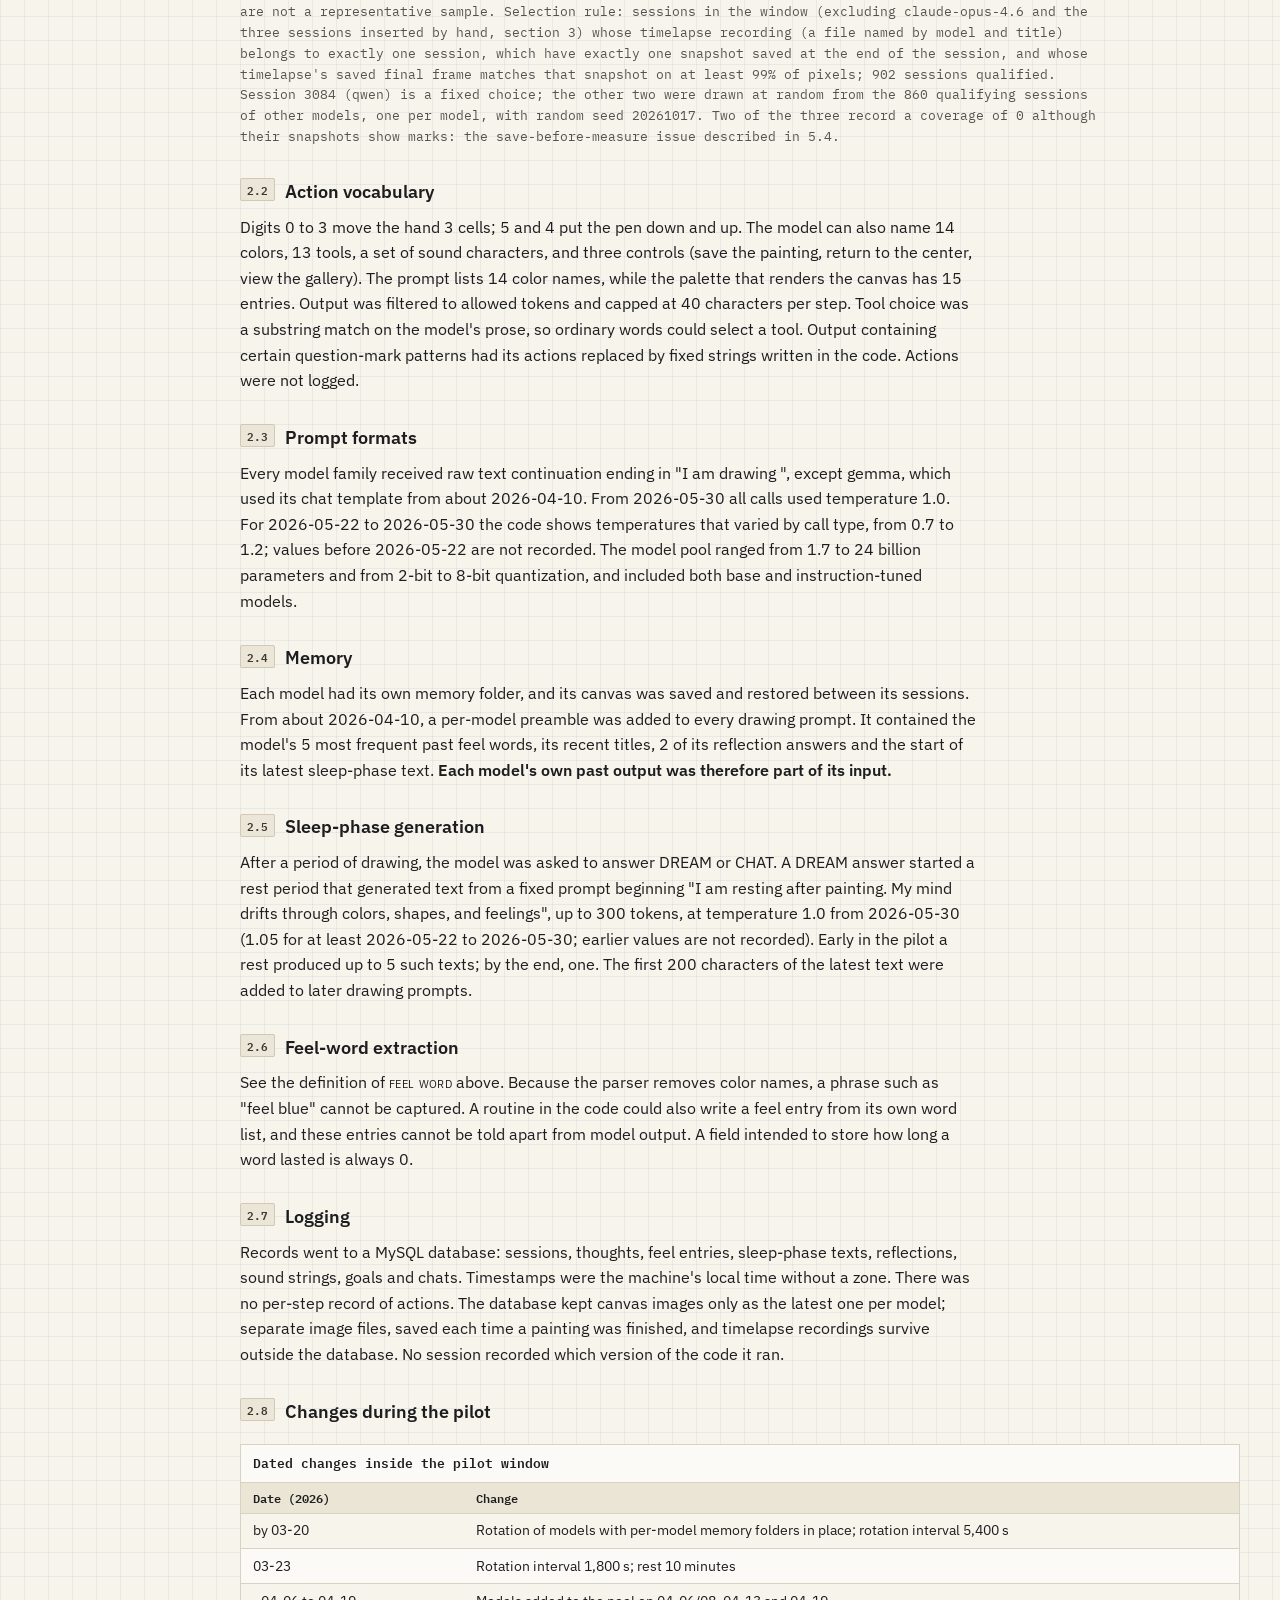
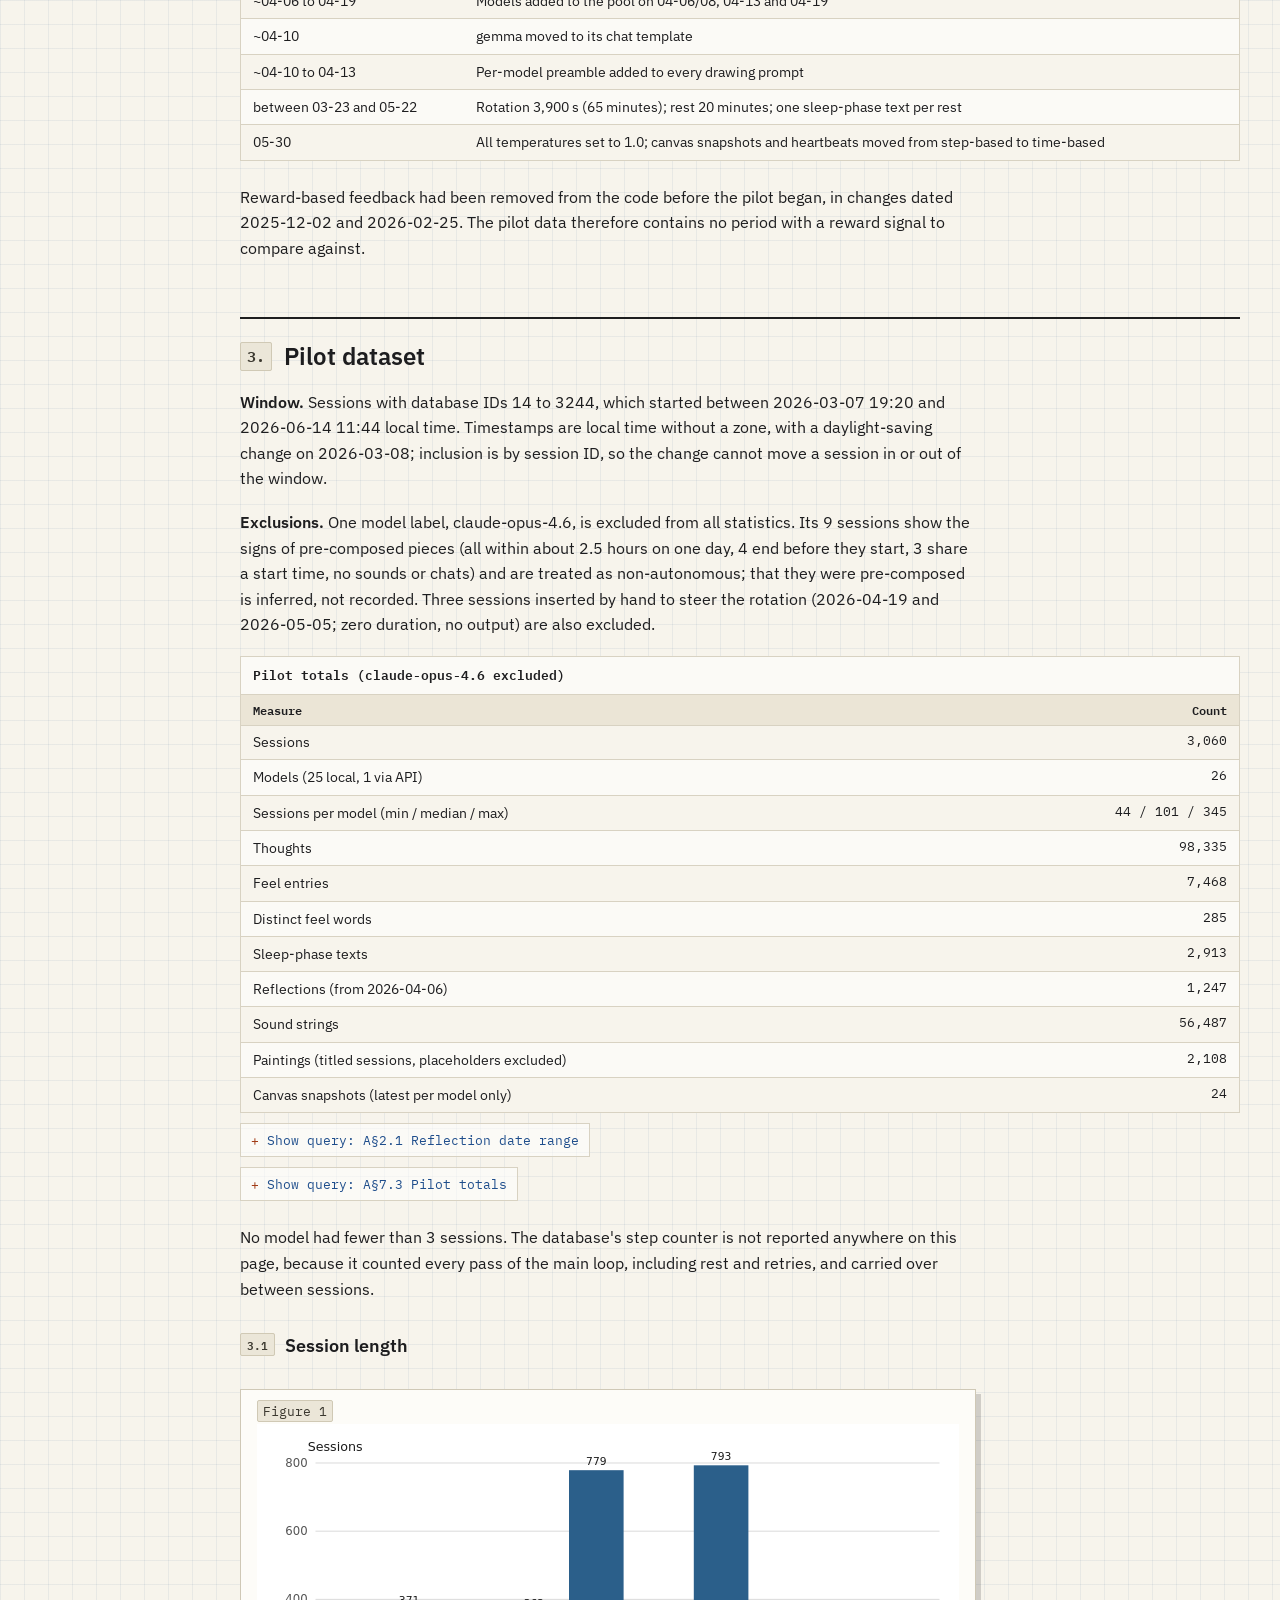
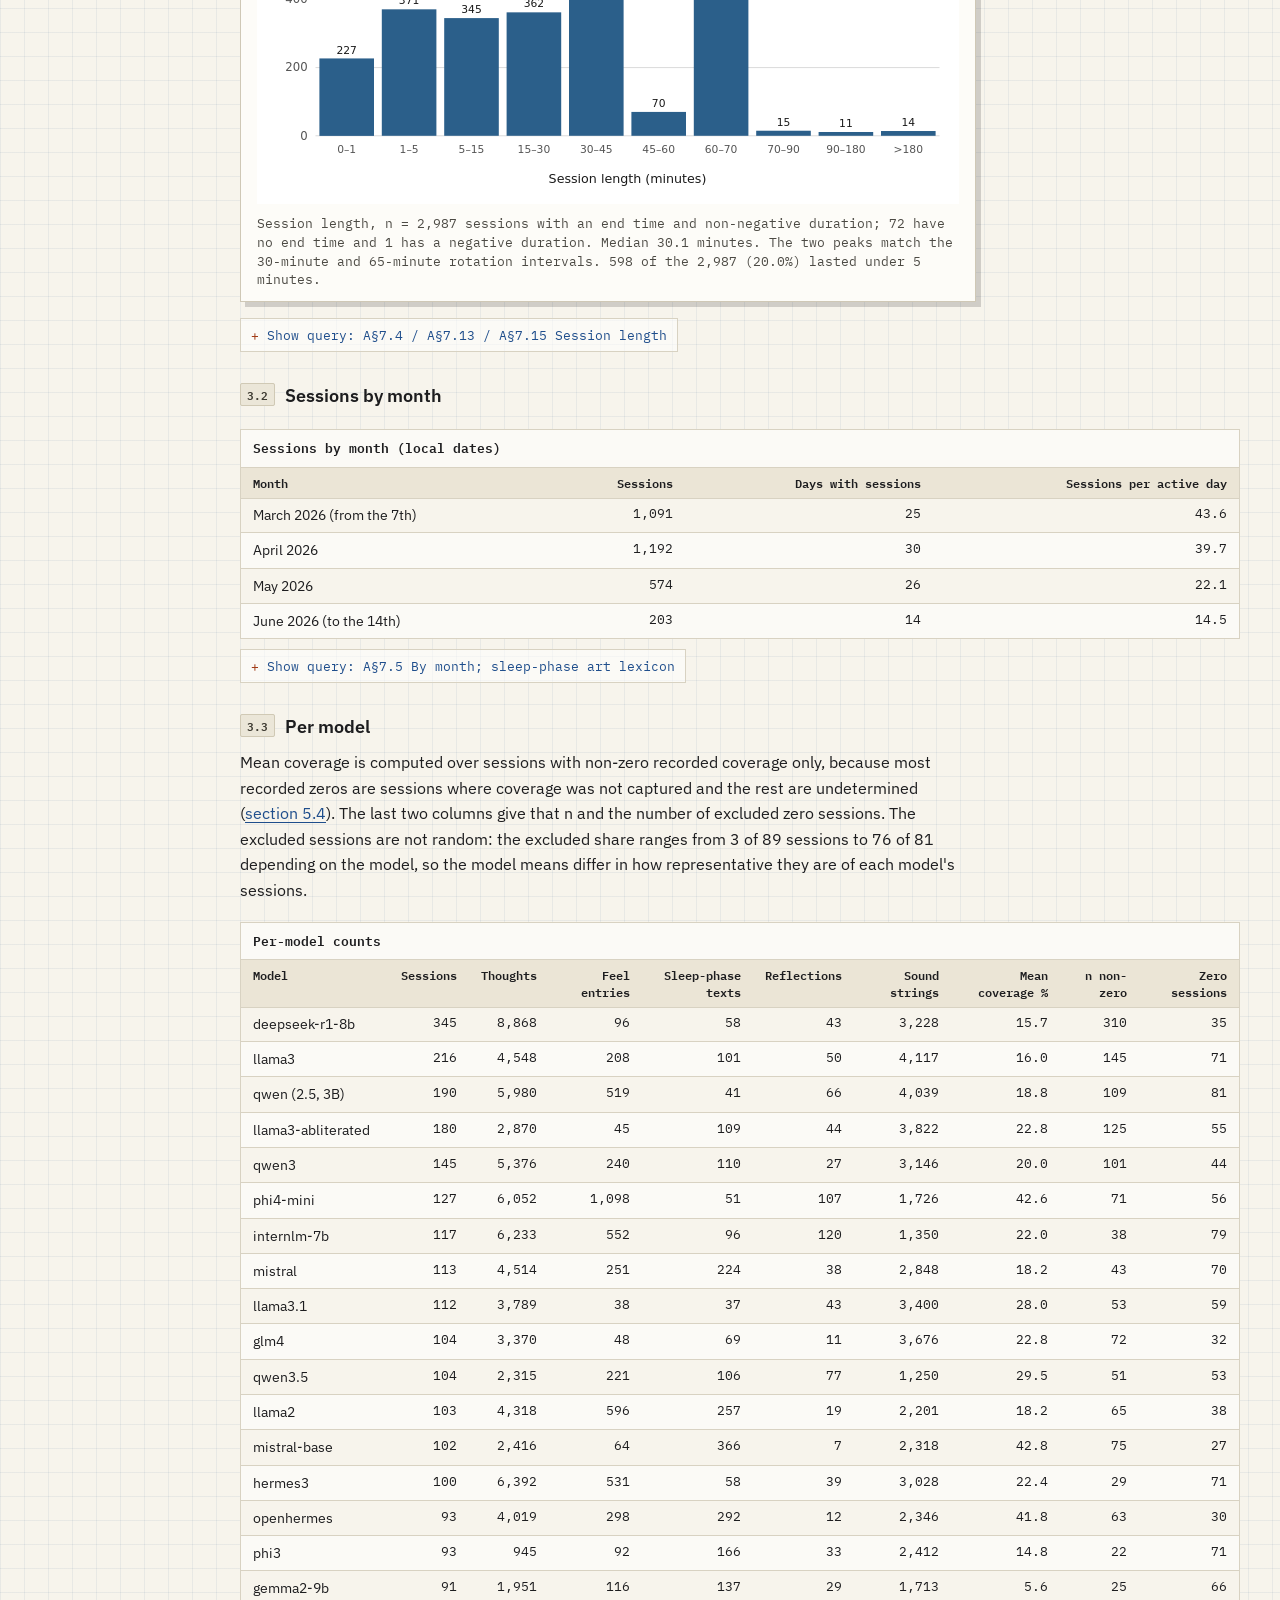
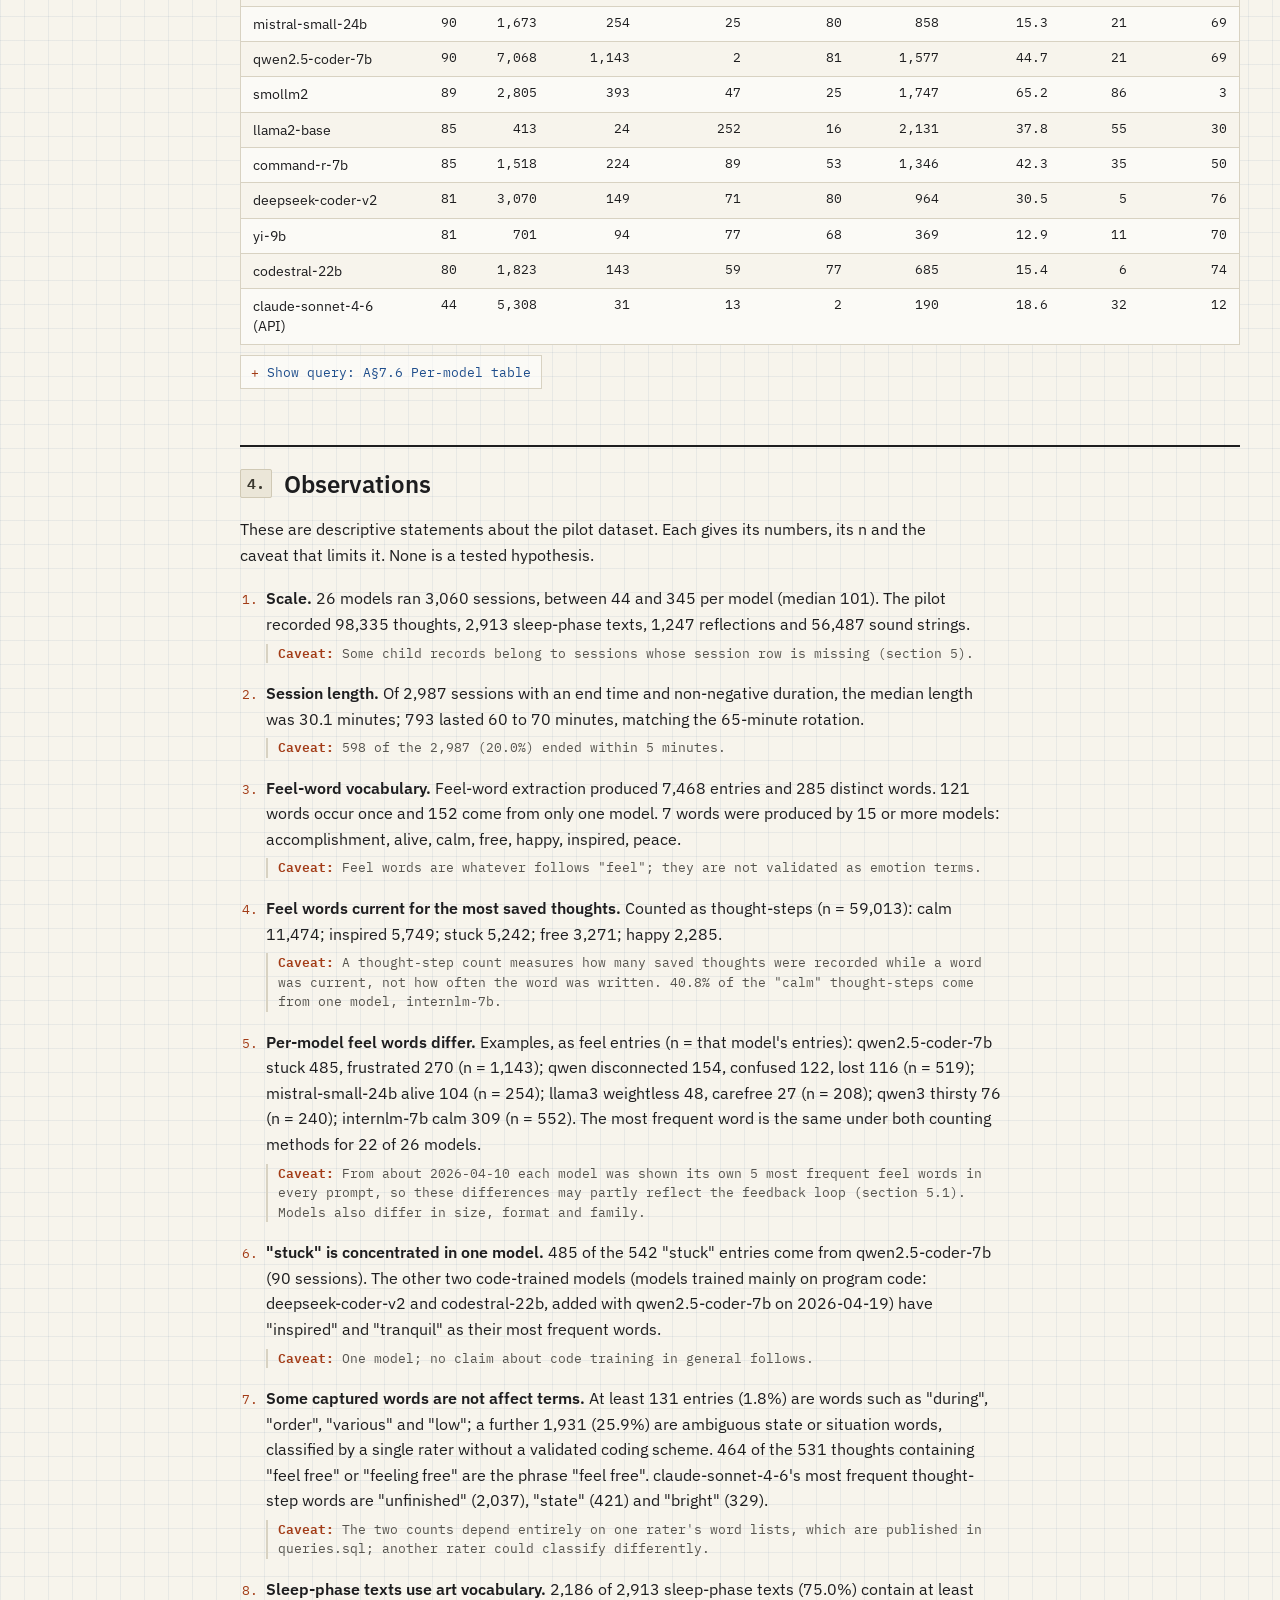
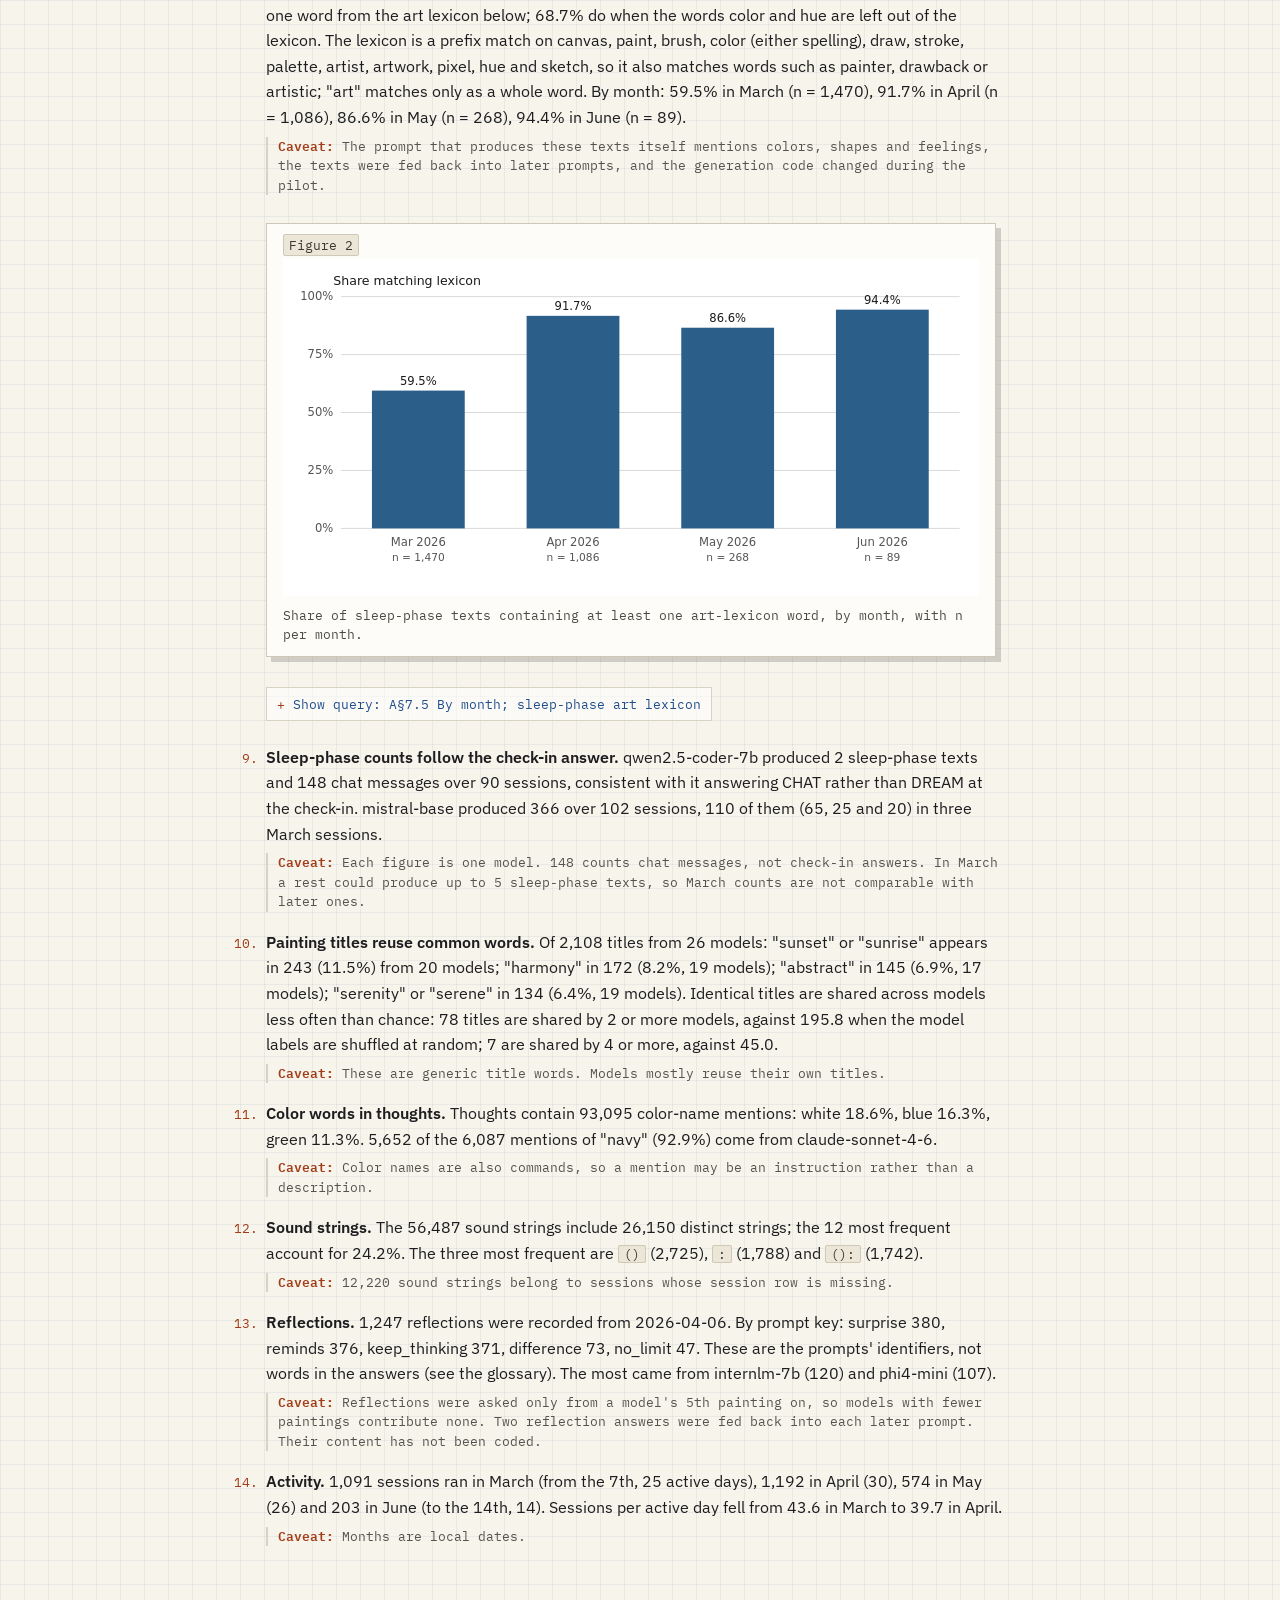
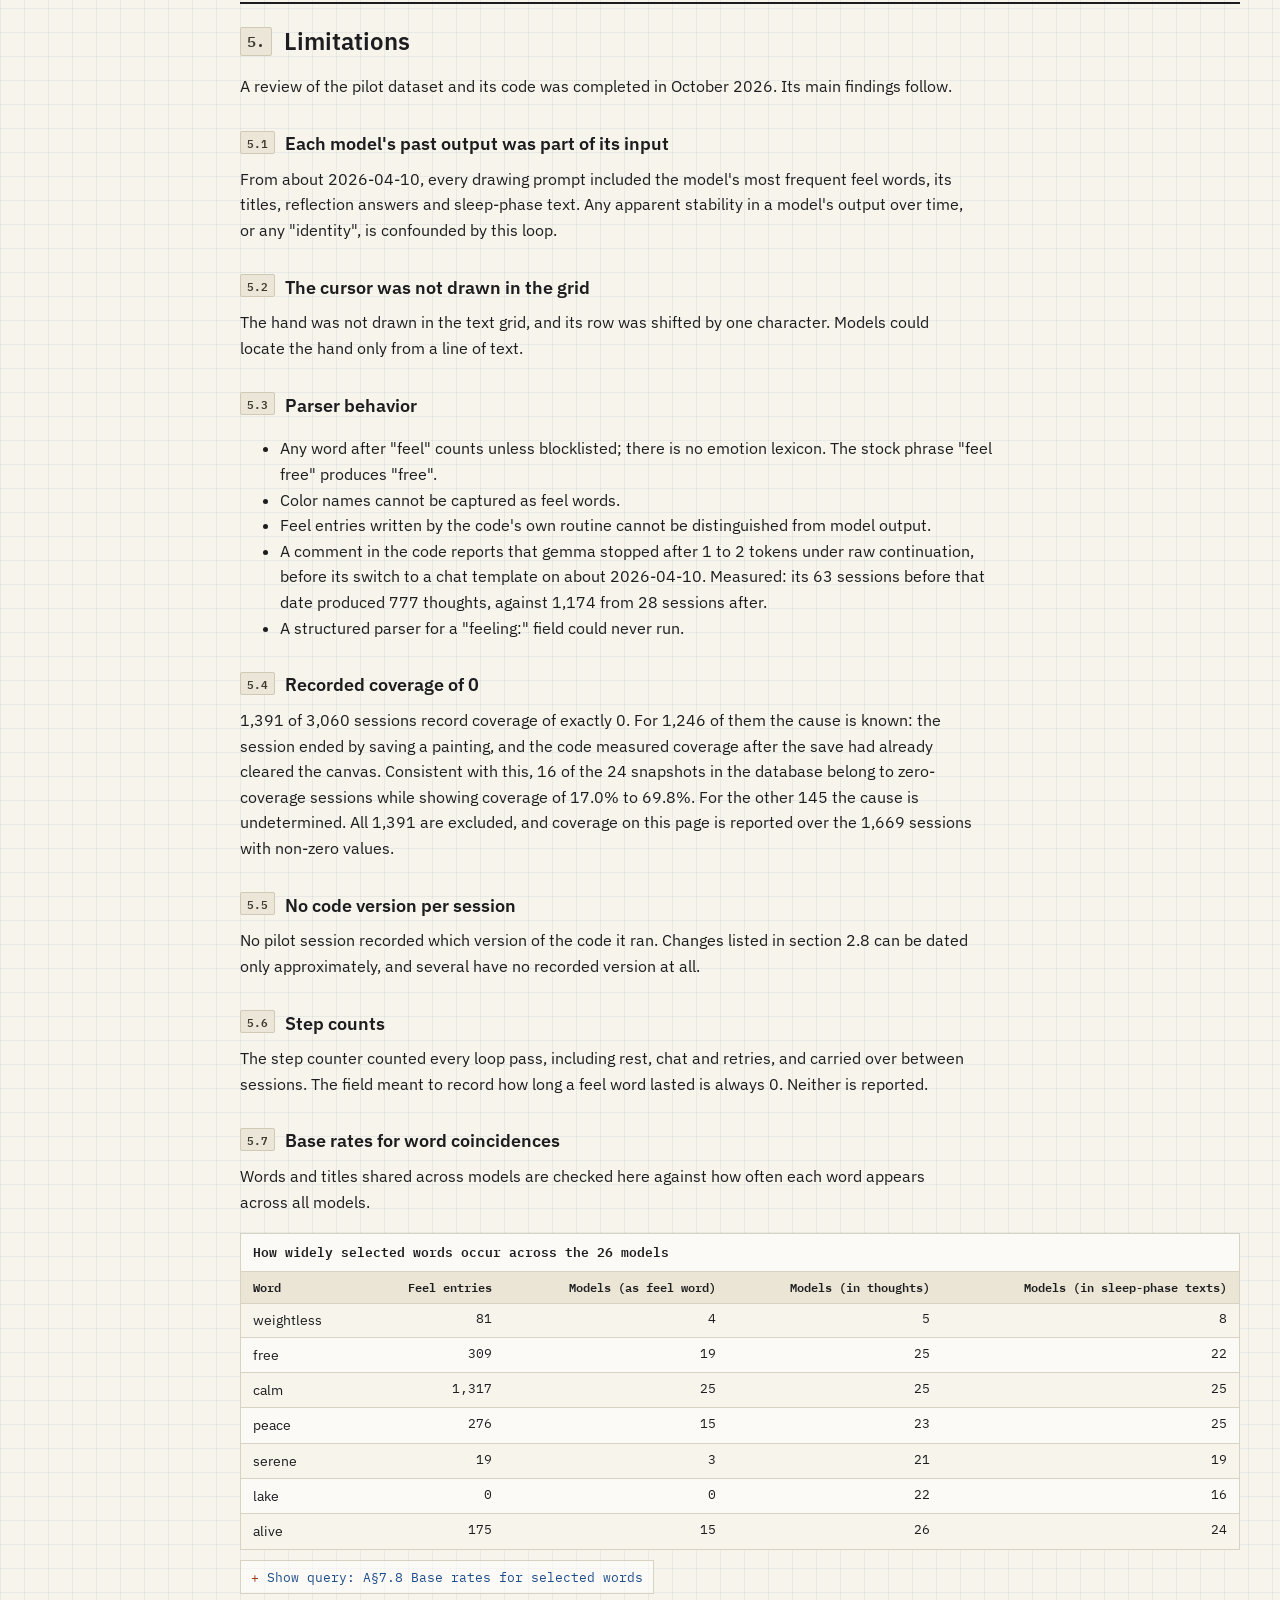
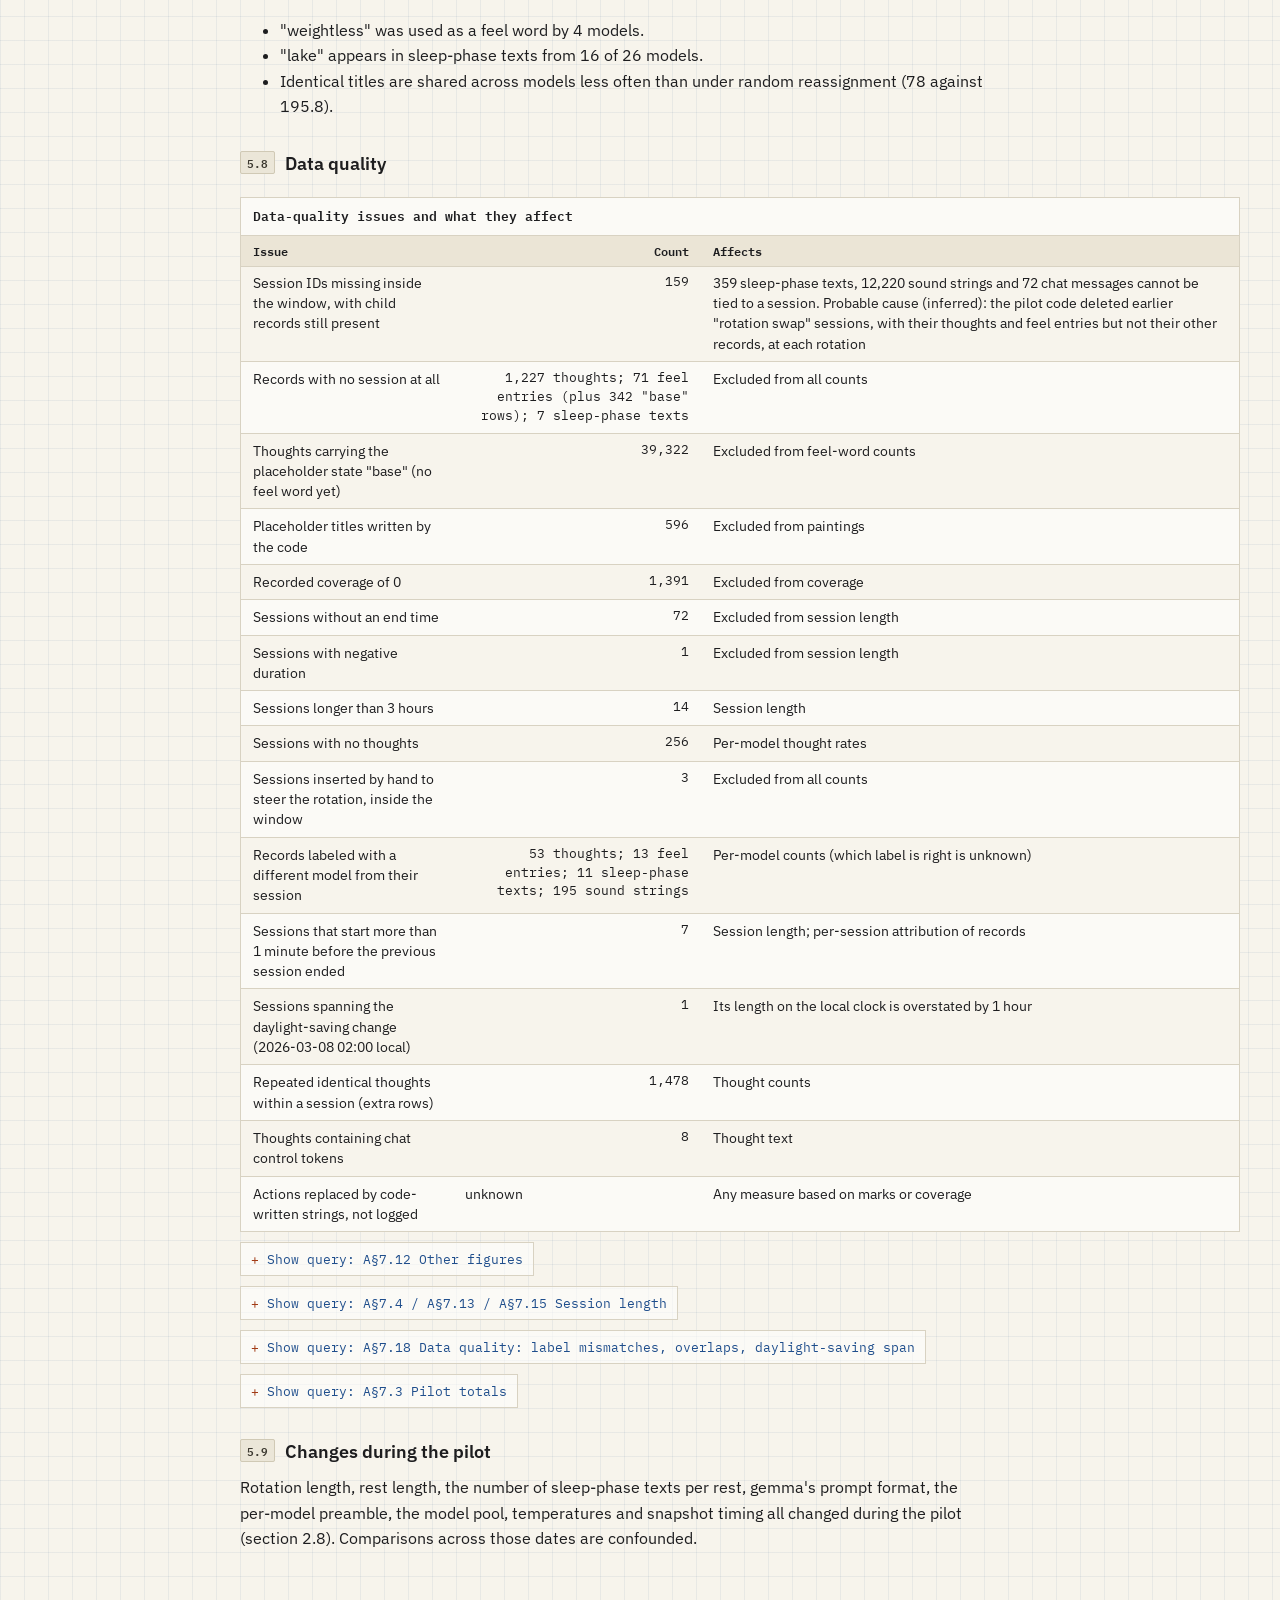
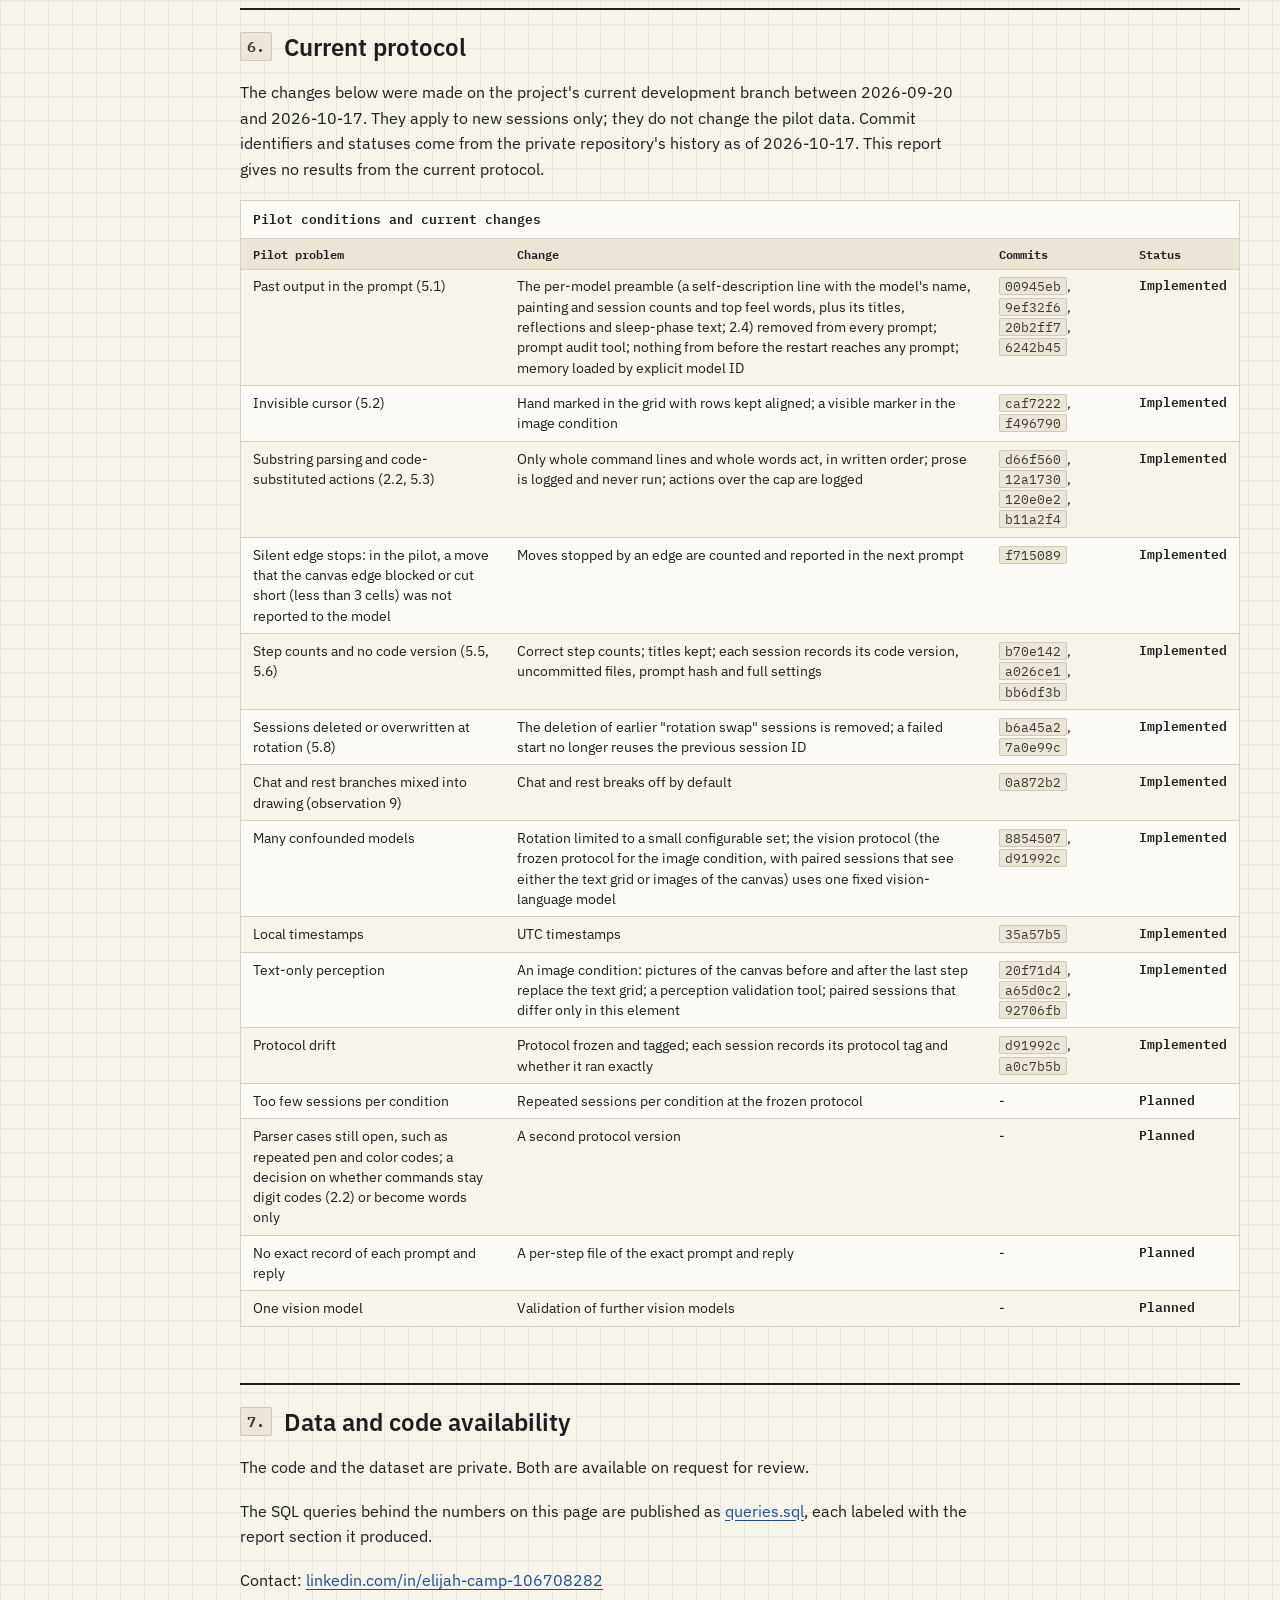
==== commit 0a832414: "Tone pass: two remaining passages reworded Evolution ch. 4: "A review of the pilot data in October 2" ====
--- a/pilot/index.html
+++ b/pilot/index.html
@@ -369,7 +369,7 @@
 WHERE session_id BETWEEN 14 AND 3244 AND model &lt;&gt; 'claude-opus-4.6' AND session_id NOT IN (2190, 2588, 2590);</code></pre></details>
 
 <h3><span class="secnum">3.3</span> Per model</h3>
-<p>Mean coverage is computed over sessions with non-zero recorded coverage only, because most recorded zeros are a measurement failure and the rest are undetermined (<a href="#limitations">section 5.4</a>). The last two columns give that n and the number of excluded zero sessions. The excluded sessions are not random: the excluded share ranges from 3 of 89 sessions to 76 of 81 depending on the model<!-- A§7.15 -->, so the model means differ in how representative they are of each model's sessions.</p>
+<p>Mean coverage is computed over sessions with non-zero recorded coverage only, because most recorded zeros are sessions where coverage was not captured and the rest are undetermined (<a href="#limitations">section 5.4</a>). The last two columns give that n and the number of excluded zero sessions. The excluded sessions are not random: the excluded share ranges from 3 of 89 sessions to 76 of 81 depending on the model<!-- A§7.15 -->, so the model means differ in how representative they are of each model's sessions.</p>
 <div class="table-wrap">
 <table>
 <caption>Per-model counts</caption>
